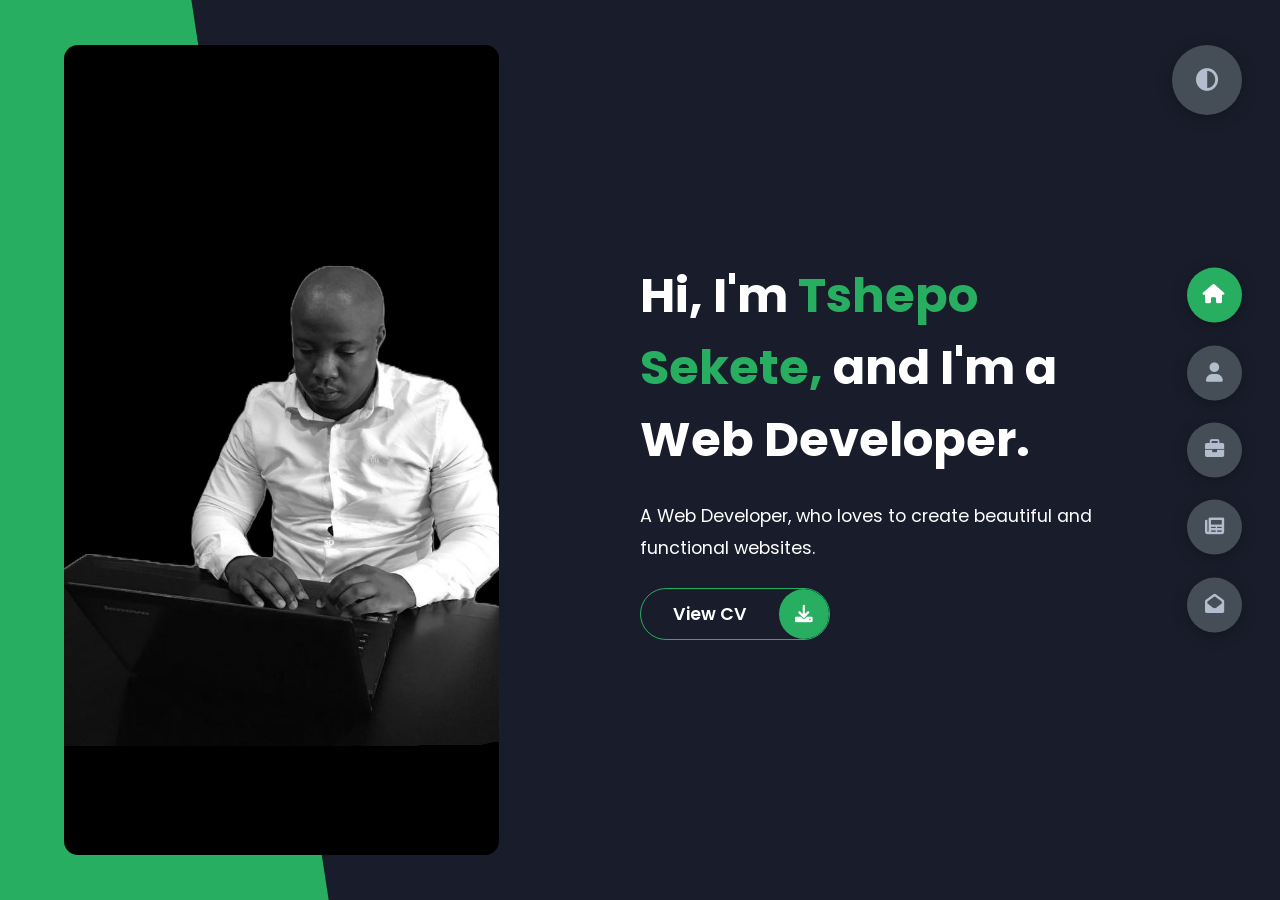
==== index.html @ 148f1201 "folder structure update" ====
<!DOCTYPE html>
<html lang="en">
<head>
    <meta charset="UTF-8">
    <meta name="viewport" content="width=device-width, initial-scale=1.0">
    <title>Portfolio</title>
    <link rel="stylesheet" href="./styles/style.css">
    <link rel="preconnect" href="https://fonts.googleapis.com">
<link rel="preconnect" href="https://fonts.gstatic.com" crossorigin>
<link href="https://fonts.googleapis.com/css2?family=Poppins:ital,wght@0,400;0,500;0,600;0,700;0,800;1,400;1,500;1,600;1,700;1,800&display=swap" rel="stylesheet">
<link href="https://cdnjs.cloudflare.com/ajax/libs/font-awesome/6.0.0/css/all.min.css" rel="stylesheet">
</head>
<body class="main-content">
    
    <header class="section sec1 header active" id="home">
       <div class="header-content">
        <div class="left-header">
            <div class="h-shape"></div>
            <div class="image">
                <img src="img/TshepoT.png" alt="">
            </div>
        </div>

        <div class="right-header">
            <h1 class="name">
                Hi, I'm <span>Tshepo Sekete,</span>
                and I'm a Web Developer.
            </h1>
            <p>
                A Web Developer, who loves to create beautiful and functional websites.
            </p>
            <div class="btn-container">
                <a href="/files/Tshepo_Sekete_Resume.pdf" target="_blank" class="main-btn">
                    <span class="btn-text">View CV</span>
                    <span class="btn-icon"><i class="fas fa-download"></i></span>
                </a>
            </div>
        </div>
       </div>
    </header>

    <main>
        <!-- About Me Section Start -->
        <section class="section sec2 about" id="about">
            <!-- Section header -->
            <div class="main-title">
                <h2>About <span class="fr-text">me</span><span class="bg-text">my stats</span></h2>
            </div>

            <!-- About Me container -->
            <div class="about-container">
                <!-- Left content of about me container -->
                <div class="left-about">
                    <h4>Information About Me</h4>
                    <p>
                        I am a passionate junior developer with experience in Java programming,
                        web development, cybersecurity, and cloud computing. With a knack for problem-solving
                        and a focus on delivering user-friendly solutions

                        <br><br>

                        My combination of technical expertise with hands-on experience in managing domains and deploying websites. I am eager to contribute to innovative and impactful development projects.
                    </p>
                    <div class="btn-container">
                        <a href="/files/Tshepo_Sekete_Resume.pdf" target="_blank" class="main-btn">
                            <span class="btn-text">View CV</span>
                            <span class="btn-icon"><i class="fas fa-download"></i></span>
                        </a>
                    </div>
                </div>

                <!-- Right content of about me container -->
                <div class="right-about">
                    <div class="about-item">
                        <div class="abt-text">
                            <p class="large-text">12+</p>
                            <p class="small-text">Projects <br> Completed</p>
                        </div>
                    </div>
                    <div class="about-item">
                        <div class="abt-text">
                            <p class="large-text">3+</p>
                            <p class="small-text">Years of<br> Experience</p>
                        </div>
                    </div>
                    <div class="about-item">
                        <div class="abt-text">
                            <p class="large-text">5+</p>
                            <p class="small-text">Happy <br> Customers</p>
                        </div>
                    </div>
                    <div class="about-item">
                        <div class="abt-text">
                            <p class="large-text">5+</p>
                            <p class="small-text">Customer <br> Reviews</p>
                        </div>
                    </div>
                </div>
            </div>

            <!-- About Me Stats -->
            <div class="about-stats">
                <h4 class="stat-title">My Skills</h4>
                <div class="skills">
                    <div class="skill-item">
                        <div class="about-skill">
                            <p class="skill">html</p>
                            <svg xmlns="http://www.w3.org/2000/svg" x="0px" y="0px" width="100" height="100" viewBox="0,0,256,256">
                                <g  fill-rule="nonzero" stroke="none" stroke-width="1" stroke-linecap="butt" stroke-linejoin="miter" stroke-miterlimit="10" stroke-dasharray="" stroke-dashoffset="0" font-family="none" font-weight="none" font-size="none" text-anchor="none" style="mix-blend-mode: normal"><g transform="scale(5.12,5.12)"><path d="M5.28125,2c-0.51562,0.09375 -0.87109,0.57422 -0.8125,1.09375l3.53125,39.4375c0.04688,0.40234 0.33203,0.73438 0.71875,0.84375l16,4.59375c0.18359,0.05469 0.37891,0.05469 0.5625,0l16,-4.59375c0.38672,-0.10937 0.67188,-0.44141 0.71875,-0.84375l3.53125,-39.4375c0.02734,-0.28125 -0.06641,-0.55859 -0.25781,-0.76953c-0.19141,-0.20703 -0.46094,-0.32422 -0.74219,-0.32422h-39.0625c-0.03125,0 -0.0625,0 -0.09375,0c-0.03125,0 -0.0625,0 -0.09375,0zM6.5625,4h36.875l-3.34375,37.65625l-15.09375,4.28125l-15.09375,-4.28125zM12.53125,10.0625c-0.51562,0.09375 -0.87109,0.57422 -0.8125,1.09375l1.34375,14.78125c0.03125,0.51563 0.45313,0.92188 0.96875,0.9375h15.96875l-0.4375,4.59375l-4.53125,0.96875l-4.59375,-0.96875l-0.15625,-1.625c-0.03125,-0.52734 -0.47266,-0.9375 -1,-0.9375h-4.875c-0.28125,0 -0.55078,0.11719 -0.74219,0.32422c-0.19141,0.21094 -0.28516,0.48828 -0.25781,0.76953l0.5625,6.125c0.03125,0.40234 0.30078,0.75 0.6875,0.875l9.9375,3.03125l0.125,0.03125c0.18359,0.05469 0.37891,0.05469 0.5625,0l10.0625,-3.0625c0.39844,-0.11328 0.68359,-0.46094 0.71875,-0.875l1.3125,-15.03125c0.02734,-0.27734 -0.0625,-0.55078 -0.24609,-0.75781c-0.18359,-0.20703 -0.44531,-0.32812 -0.72266,-0.33594h-17.03125l-0.25,-3.09375h17.71875c0.51953,0.00391 0.95313,-0.39062 1,-0.90625l0.4375,-4.84375c0.02734,-0.28125 -0.06641,-0.55859 -0.25781,-0.76953c-0.19141,-0.20703 -0.46094,-0.32422 -0.74219,-0.32422h-24.5625c-0.0625,-0.00781 -0.125,-0.00781 -0.1875,0zM13.8125,12.0625h22.375l-0.25,2.84375h-17.90625c-0.28125,0 -0.55078,0.11719 -0.74219,0.32422c-0.19141,0.21094 -0.28516,0.48828 -0.25781,0.76953l0.46875,5.09375c0.04688,0.50391 0.46484,0.89453 0.96875,0.90625h16.84375l-1.1875,13.28125l-9.125,2.75l-9.125,-2.75l-0.375,-4.375h2.875l0.125,1.46875c0.03125,0.44141 0.34766,0.80859 0.78125,0.90625l5.5625,1.15625c0.13281,0.02734 0.27344,0.02734 0.40625,0l5.46875,-1.15625c0.43359,-0.09766 0.75,-0.46484 0.78125,-0.90625l0.59375,-6.4375c0.01563,-0.27734 -0.08203,-0.54687 -0.26953,-0.74609c-0.19141,-0.20312 -0.45312,-0.31641 -0.73047,-0.31641h-16.15625z"></path></g></g>
                            </svg>
                        </div>
                    </div>
                    <div class="skill-item">
                        <div class="about-skill">
                            <p class="skill">css</p>
                            <svg xmlns="http://www.w3.org/2000/svg" x="0px" y="0px" width="100" height="100" viewBox="0,0,256,256">
                                <g fill-rule="evenodd" stroke="none" stroke-width="1" stroke-linecap="butt" stroke-linejoin="miter" stroke-miterlimit="10" stroke-dasharray="" stroke-dashoffset="0" font-family="none" font-weight="none" font-size="none" text-anchor="none" style="mix-blend-mode: normal"><g transform="scale(5.12,5.12)"><path d="M39,40l-14,4l-14,-4l-3,-34h34c-1,11.33203 -2,22.66797 -3,34zM39.81641,8h-29.63281l2.6875,30.45313l12.12891,3.46875l12.12891,-3.46875zM16.80078,28h4l0.09766,2.5l4.10156,1.39844l4.10156,-1.39844l0.29688,-4.5h-8.79687l-0.20312,-4h9.20313l0.29688,-4h-13.79687l-0.30078,-4h18.30078l-0.5,8l-0.70312,11.5l-7.89844,2.60156l-7.89844,-2.60156z"></path></g></g>
                            </svg>
                        </div>
                    </div>
                    <div class="skill-item">
                        <div class="about-skill">
                            <p class="skill">tailwindcss</p>
                            <svg xmlns="http://www.w3.org/2000/svg" x="0px" y="0px" width="100" height="100" viewBox="0,0,256,256">
                                <g  fill-rule="nonzero" stroke="none" stroke-width="1" stroke-linecap="butt" stroke-linejoin="miter" stroke-miterlimit="10" stroke-dasharray="" stroke-dashoffset="0" font-family="none" font-weight="none" font-size="none" text-anchor="none" style="mix-blend-mode: normal"><g transform="scale(5.33333,5.33333)"><path d="M24,9.604c-6.4,0 -10.4,3.199 -12,9.597c2.4,-3.199 5.2,-4.398 8.4,-3.599c1.826,0.456 3.131,1.781 4.576,3.247c2.352,2.387 5.075,5.151 11.024,5.151c6.4,0 10.4,-3.199 12,-9.598c-2.4,3.199 -5.2,4.399 -8.4,3.6c-1.825,-0.456 -3.13,-1.781 -4.575,-3.247c-2.353,-2.388 -5.077,-5.151 -11.025,-5.151zM12,24c-6.4,0 -10.4,3.199 -12,9.598c2.4,-3.199 5.2,-4.399 8.4,-3.599c1.825,0.457 3.13,1.781 4.575,3.246c2.353,2.388 5.077,5.152 11.025,5.152c6.4,0 10.4,-3.199 12,-9.598c-2.4,3.199 -5.2,4.399 -8.4,3.599c-1.826,-0.456 -3.131,-1.781 -4.576,-3.246c-2.352,-2.388 -5.075,-5.152 -11.024,-5.152z"></path></g></g>
                                </svg>
                        </div>
                    </div>
                    <div class="skill-item">
                        <div class="about-skill">
                            <p class="skill">bootstrap</p>
                            <svg xmlns="http://www.w3.org/2000/svg" x="0px" y="0px" width="100" height="100" viewBox="0,0,256,256">
                                <g  fill-rule="nonzero" stroke="none" stroke-width="1" stroke-linecap="butt" stroke-linejoin="miter" stroke-miterlimit="10" stroke-dasharray="" stroke-dashoffset="0" font-family="none" font-weight="none" font-size="none" text-anchor="none" style="mix-blend-mode: normal"><g transform="scale(5.12,5.12)"><path d="M12.13867,7c-2.511,0 -4.36816,2.25708 -4.28516,4.70508c0.08,2.351 -0.02448,5.39786 -0.77148,7.88086c-0.748,2.491 -2.01403,4.06558 -4.08203,4.26758v2.29297c2.068,0.202 3.33403,1.77658 4.08203,4.26758c0.747,2.483 0.85048,5.52986 0.77148,7.88086c-0.083,2.448 1.77416,4.70508 4.28516,4.70508h25.72656c2.511,0 4.36816,-2.25708 4.28516,-4.70508c-0.08,-2.351 0.02353,-5.39786 0.76953,-7.88086c0.749,-2.491 2.01208,-4.06558 4.08008,-4.26758v-2.29297c-2.068,-0.202 -3.33108,-1.77658 -4.08008,-4.26758c-0.747,-2.483 -0.84953,-5.52986 -0.76953,-7.88086c0.082,-2.448 -1.77611,-4.70508 -4.28711,-4.70508zM12.13867,9h25.72461c0.733,0 1.24206,0.36583 1.53906,0.67383c0.5,0.517 0.77305,1.23289 0.74805,1.96289c-0.079,2.33 0.00451,5.69944 0.85352,8.52344c0.78,2.596 2.0073,4.04984 3.2793,4.83984c-1.271,0.79 -2.4983,2.24484 -3.2793,4.83984c-0.849,2.824 -0.93252,6.19344 -0.85352,8.52344c0.025,0.73 -0.24805,1.44489 -0.74805,1.96289c-0.297,0.308 -0.80606,0.67383 -1.53906,0.67383h-25.72461c-0.733,0 -1.24011,-0.36583 -1.53711,-0.67383c-0.5,-0.517 -0.77305,-1.23289 -0.74805,-1.96289c0.079,-2.33 -0.00647,-5.69944 -0.85547,-8.52344c-0.78,-2.595 -2.0073,-4.04984 -3.2793,-4.83984c1.272,-0.79 2.4993,-2.24484 3.2793,-4.83984c0.849,-2.824 0.93447,-6.19344 0.85547,-8.52344c-0.025,-0.73 0.24805,-1.44589 0.74805,-1.96289c0.297,-0.308 0.80411,-0.67383 1.53711,-0.67383zM17.86719,15.63281v18.73242h7.70898c2.003,0 3.66659,-0.48806 4.80859,-1.41406c1.144,-0.927 1.74805,-2.27539 1.74805,-3.90039c0,-2.454 -1.74475,-4.29861 -4.34375,-4.59961v-0.0293c1.911,-0.33 3.40234,-2.12075 3.40234,-4.09375c0,-1.395 -0.53578,-2.57602 -1.55078,-3.41602c-1.011,-0.837 -2.43147,-1.2793 -4.10547,-1.2793zM20.91992,18.08398h3.90234c2.141,0 3.32031,0.93853 3.32031,2.64453c-0.001,1.831 -1.40136,2.83984 -3.94336,2.83984h-3.2793zM20.91992,25.86328h3.875c2.8,0 4.2207,1.01281 4.2207,3.00781c0,1.993 -1.40083,3.04688 -4.04883,3.04688h-4.04687z"></path></g></g>
                            </svg>
                        </div>
                    </div>
                    <div class="skill-item">
                        <div class="about-skill">
                            <p class="skill">javascript</p>
                            <svg xmlns="http://www.w3.org/2000/svg" x="0px" y="0px" width="100" height="100" viewBox="0,0,256,256">
                                <g  fill-rule="nonzero" stroke="none" stroke-width="1" stroke-linecap="butt" stroke-linejoin="miter" stroke-miterlimit="10" stroke-dasharray="" stroke-dashoffset="0" font-family="none" font-weight="none" font-size="none" text-anchor="none" style="mix-blend-mode: normal"><g transform="scale(5.12,5.12)"><path d="M6.66797,4c-1.46094,0 -2.66797,1.20703 -2.66797,2.66797v36.66406c0,1.46094 1.20703,2.66797 2.66797,2.66797h36.66406c1.46094,0 2.66797,-1.20312 2.66797,-2.66797v-36.66406c0,-1.46094 -1.20312,-2.66797 -2.66797,-2.66797zM6.66797,6h36.66406c0.37109,0 0.66797,0.29688 0.66797,0.66797v36.66406c0,0.37109 -0.29687,0.66797 -0.66797,0.66797h-36.66406c-0.37109,0 -0.66797,-0.29687 -0.66797,-0.66797v-36.66406c0,-0.37109 0.29688,-0.66797 0.66797,-0.66797zM23,23v12.57422c0,1.92969 -0.73047,2.42578 -2,2.42578c-1.32812,0 -2.25,-0.82812 -2.85937,-1.90234l-3.14062,1.90234c0.91016,1.92578 3.14063,4 6.23438,4c3.42188,0 5.76563,-1.82031 5.76563,-5.81641v-13.18359zM35.45313,23c-3.40625,0 -5.58984,2.17969 -5.58984,5.04297c0,3.10547 1.83203,4.57422 4.58594,5.74609l0.95313,0.41016c1.73828,0.76172 2.59766,1.22656 2.59766,2.53516c0,1.08984 -0.82812,1.87891 -2.41016,1.87891c-1.88281,0 -2.77344,-1.27734 -3.58984,-2.61328l-3,2c1.12109,2.21484 3.13281,4 6.67578,4c3.625,0 6.32422,-1.88281 6.32422,-5.31641c0,-3.1875 -1.82812,-4.60547 -5.07422,-5.99609l-0.95312,-0.40625c-1.63672,-0.71094 -2.34766,-1.17187 -2.34766,-2.31641c0,-0.92578 0.71094,-1.63672 1.82813,-1.63672c1.09766,0 1.80078,0.46484 2.45313,1.63672l2.97266,-1.90625c-1.25391,-2.21484 -3,-3.05859 -5.42578,-3.05859z"></path></g></g>
                            </svg>
                        </div>
                    </div>
                    <div class="skill-item">
                        <div class="about-skill">
                            <p class="skill">node.js</p>
                            <svg xmlns="http://www.w3.org/2000/svg" x="0px" y="0px" width="100" height="100" viewBox="0,0,256,256">
                                <g  fill-rule="nonzero" stroke="none" stroke-width="1" stroke-linecap="butt" stroke-linejoin="miter" stroke-miterlimit="10" stroke-dasharray="" stroke-dashoffset="0" font-family="none" font-weight="none" font-size="none" text-anchor="none" style="mix-blend-mode: normal"><g transform="scale(5.33333,5.33333)"><path d="M24.007,45.419c-0.574,0 -1.143,-0.15 -1.646,-0.44l-5.24,-3.103c-0.783,-0.438 -0.401,-0.593 -0.143,-0.682c1.044,-0.365 1.255,-0.448 2.369,-1.081c0.117,-0.067 0.27,-0.043 0.39,0.028l4.026,2.389c0.145,0.079 0.352,0.079 0.486,0l15.697,-9.061c0.145,-0.083 0.24,-0.251 0.24,-0.424v-18.113c0,-0.181 -0.094,-0.342 -0.243,-0.432l-15.69,-9.054c-0.145,-0.086 -0.338,-0.086 -0.483,0l-15.688,9.053c-0.152,0.086 -0.249,0.255 -0.249,0.428v18.114c0,0.173 0.094,0.338 0.244,0.42l4.299,2.483c2.334,1.167 3.76,-0.208 3.76,-1.591v-17.877c0,-0.255 0.2,-0.452 0.456,-0.452h1.988c0.248,0 0.452,0.196 0.452,0.452v17.886c0,3.112 -1.697,4.9 -4.648,4.9c-0.908,0 -1.623,0 -3.619,-0.982l-4.118,-2.373c-1.018,-0.59 -1.647,-1.691 -1.647,-2.865v-18.114c0,-1.179 0.629,-2.279 1.646,-2.861l15.714,-9.065c0.994,-0.562 2.314,-0.562 3.301,0l15.694,9.069c1.012,0.585 1.645,1.682 1.645,2.861v18.114c0,1.175 -0.633,2.271 -1.646,2.861l-15.694,9.064c-0.503,0.291 -1.073,0.44 -1.654,0.44"></path><path d="M28.856,32.937c-6.868,0 -8.308,-3.153 -8.308,-5.797c0,-0.251 0.203,-0.452 0.455,-0.452h2.028c0.224,0 0.413,0.163 0.448,0.384c0.306,2.066 1.218,3.108 5.371,3.108c3.308,0 4.715,-0.747 4.715,-2.502c0,-1.01 -0.401,-1.76 -5.54,-2.263c-4.299,-0.424 -6.955,-1.371 -6.955,-4.809c0,-3.167 2.672,-5.053 7.147,-5.053c5.026,0 7.517,1.745 7.831,5.493c0.012,0.13 -0.035,0.255 -0.122,0.35c-0.086,0.09 -0.208,0.145 -0.334,0.145h-2.039c-0.212,0 -0.397,-0.149 -0.44,-0.354c-0.491,-2.173 -1.678,-2.868 -4.904,-2.868c-3.611,0 -4.031,1.257 -4.031,2.2c0,1.143 0.495,1.477 5.367,2.122c4.825,0.64 7.116,1.544 7.116,4.935c0,3.418 -2.853,5.379 -7.827,5.379"></path></g></g>
                            </svg>
                        </div>
                    </div>
                    <div class="skill-item">
                        <div class="about-skill">
                            <p class="skill">java</p>
                            <svg xmlns="http://www.w3.org/2000/svg" x="0px" y="0px" width="100" height="100" viewBox="0,0,256,256">
                                <g  fill-rule="nonzero" stroke="none" stroke-width="1" stroke-linecap="butt" stroke-linejoin="miter" stroke-miterlimit="10" stroke-dasharray="" stroke-dashoffset="0" font-family="none" font-weight="none" font-size="none" text-anchor="none" style="mix-blend-mode: normal"><g transform="scale(5.12,5.12)"><path d="M28.1875,0c2.75,6.36328 -9.85937,10.29297 -11.03125,15.59375c-1.07422,4.87109 7.49219,10.53125 7.5,10.53125c-1.30078,-2.01562 -2.25781,-3.67578 -3.5625,-6.8125c-2.20703,-5.30469 13.44141,-10.10547 7.09375,-19.3125zM36.5625,8.8125c0,0 -11.0625,0.71094 -11.625,7.78125c-0.25,3.14844 2.91016,4.80469 3,7.09375c0.07422,1.87109 -1.875,3.4375 -1.875,3.4375c0,0 3.54688,-0.67578 4.65625,-3.53125c1.23047,-3.16797 -2.39844,-5.30859 -2.03125,-7.84375c0.35156,-2.42578 7.875,-6.9375 7.875,-6.9375zM19.1875,25.15625c0,0 -10.125,-0.14453 -10.125,2.71875c0,2.99219 13.25391,3.21484 22.71875,1.375c0,0 2.51563,-1.73047 3.1875,-2.375c-6.20312,1.26563 -20.34375,1.40625 -20.34375,0.3125c0,-1.00781 4.5625,-2.03125 4.5625,-2.03125zM38.65625,25.15625c-0.99219,0.07813 -2.0625,0.46094 -3.03125,1.15625c2.28125,-0.49219 4.21875,0.92188 4.21875,2.53125c0,3.625 -5.25,7.03125 -5.25,7.03125c0,0 8.125,-0.92187 8.125,-6.875c0,-2.70312 -1.87891,-4.01562 -4.0625,-3.84375zM16.75,30.71875c-1.55469,0 -3.875,1.21875 -3.875,2.375c0,2.32422 11.6875,4.11328 20.34375,0.71875l-3,-1.84375c-5.86719,1.87891 -16.67187,1.26563 -13.46875,-1.25zM18.1875,35.9375c-2.12891,0 -3.53125,1.28516 -3.53125,2.25c0,2.98438 12.71484,3.28516 17.75,0.25l-3.1875,-2.03125c-3.76172,1.58984 -13.20312,1.83203 -11.03125,-0.46875zM11.09375,38.625c-3.46875,-0.07031 -5.71875,1.48828 -5.71875,2.78125c0,6.875 35.5,6.55859 35.5,-0.46875c0,-1.16797 -1.34766,-1.73437 -1.84375,-2c2.90234,6.71875 -29.0625,6.18359 -29.0625,2.21875c0,-0.90234 2.35156,-1.76562 4.53125,-1.34375l-1.84375,-1.0625c-0.54297,-0.08203 -1.06641,-0.11328 -1.5625,-0.125zM44.625,43.25c-5.39844,5.11719 -19.07812,6.97266 -32.84375,3.8125c13.76172,5.63281 32.77734,2.47266 32.84375,-3.8125z"></path></g></g>
                            </svg>
                        </div>
                    </div>
                    <div class="skill-item">
                        <div class="about-skill">
                            <p class="skill">springboot</p>
                            <svg xmlns="http://www.w3.org/2000/svg" viewBox="0 0 128 128" width="80" height="80"><path d="M116.452 6.643a59.104 59.104 0 01-6.837 12.136A64.249 64.249 0 0064.205-.026C28.984-.026 0 28.982 0 64.242a64.316 64.316 0 0019.945 46.562l2.368 2.1a64.22 64.22 0 0041.358 15.122c33.487 0 61.637-26.24 64.021-59.683 1.751-16.371-3.051-37.077-11.24-61.7zM29.067 111.17a5.5 5.5 0 01-4.269 2.034c-3.018 0-5.487-2.484-5.487-5.502 0-3.017 2.485-5.501 5.487-5.501 1.25 0 2.485.433 3.452 1.234 2.351 1.9 2.718 5.384.817 7.735zm87.119-19.238c-15.843 21.122-49.68 14.003-71.376 15.02 0 0-3.852.234-7.721.867 0 0 1.45-.617 3.335-1.334 15.226-5.301 22.43-6.335 31.685-11.086 17.427-8.869 34.654-28.274 38.24-48.463-6.637 19.422-26.75 36.11-45.077 42.895-12.557 4.635-35.238 9.136-35.238 9.136l-.917-.484c-15.442-7.518-15.91-40.977 12.157-51.78 12.291-4.735 24.048-2.134 37.323-5.302 14.175-3.367 30.568-14.004 37.238-27.874 7.471 22.19 16.46 56.932.35 78.405z" fill="#77bc1f"/></svg>
                        </div>
                    </div>
                    <div class="skill-item">
                        <div class="about-skill">
                            <p class="skill">azure</p>
                            <svg xmlns="http://www.w3.org/2000/svg" x="0px" y="0px" width="100" height="100" viewBox="0,0,256,256">
                                <defs><linearGradient x1="21.75469" y1="8.66825" x2="10.01406" y2="43.35262" gradientUnits="userSpaceOnUse" id="color-1_VLKafOkk3sBX_gr1"><stop offset="0" stop-color="#27ae60"></stop><stop offset="1" stop-color="#0669bc"></stop></linearGradient><linearGradient x1="25.42188" y1="24.83075" x2="22.70625" y2="25.7495" gradientUnits="userSpaceOnUse" id="color-2_VLKafOkk3sBX_gr2"><stop offset="0" stop-color="#000000" stop-opacity="0.3"></stop><stop offset="0.071" stop-color="#000000" stop-opacity="0.2"></stop><stop offset="0.321" stop-color="#000000" stop-opacity="0.1"></stop><stop offset="0.623" stop-color="#000000" stop-opacity="0.05"></stop><stop offset="1" stop-color="#000000" stop-opacity="0"></stop></linearGradient><linearGradient x1="24.0125" y1="7.6245" x2="36.9" y2="41.96044" gradientUnits="userSpaceOnUse" id="color-3_VLKafOkk3sBX_gr3"><stop offset="0" stop-color="#3ccbf4"></stop><stop offset="1" stop-color="#2892df"></stop></linearGradient></defs><g fill="none" fill-rule="nonzero" stroke="none" stroke-width="1" stroke-linecap="butt" stroke-linejoin="miter" stroke-miterlimit="10" stroke-dasharray="" stroke-dashoffset="0" font-family="none" font-weight="none" font-size="none" text-anchor="none" style="mix-blend-mode: normal"><g transform="scale(5.33333,5.33333)"><path d="M17.634,6h11.305l-11.736,34.773c-0.247,0.733 -0.934,1.226 -1.708,1.226h-8.798c-0.994,0 -1.8,-0.806 -1.8,-1.8c0,-0.196 0.032,-0.39 0.094,-0.576l10.935,-32.396c0.247,-0.733 0.934,-1.227 1.708,-1.227z" fill="url(#color-1_VLKafOkk3sBX_gr1)"></path><path d="M34.062,29.324h-17.927c-0.458,-0.001 -0.83,0.371 -0.831,0.829c0,0.231 0.095,0.451 0.264,0.608l11.52,10.752c0.335,0.313 0.777,0.487 1.236,0.487h10.151z" fill="#0078d4"></path><path d="M17.634,6c-0.783,-0.003 -1.476,0.504 -1.712,1.25l-10.917,32.345c-0.335,0.934 0.151,1.964 1.085,2.299c0.196,0.07 0.403,0.106 0.612,0.106h9.026c0.684,-0.122 1.25,-0.603 1.481,-1.259l2.177,-6.416l7.776,7.253c0.326,0.27 0.735,0.419 1.158,0.422h10.114l-4.436,-12.676l-12.931,0.003l7.913,-23.327z" fill="url(#color-2_VLKafOkk3sBX_gr2)"></path><path d="M32.074,7.225c-0.247,-0.732 -0.933,-1.225 -1.706,-1.225h-12.6c0.772,0 1.459,0.493 1.705,1.224l10.935,32.399c0.318,0.942 -0.188,1.963 -1.13,2.281c-0.185,0.064 -0.379,0.096 -0.575,0.096h12.6c0.994,0 1.8,-0.806 1.8,-1.801c0,-0.196 -0.032,-0.39 -0.095,-0.575z" fill="url(#color-3_VLKafOkk3sBX_gr3)"></path></g></g>
                            </svg>
                        </div>
                    </div>
                    <div class="skill-item">
                        <div class="about-skill">
                            <p class="skill">oracle</p>
                            <svg xmlns="http://www.w3.org/2000/svg" x="0px" y="0px" width="100" height="100" viewBox="0,0,256,256">
                                <g  fill-rule="nonzero" stroke="none" stroke-width="1" stroke-linecap="butt" stroke-linejoin="miter" stroke-miterlimit="10" stroke-dasharray="" stroke-dashoffset="0" font-family="none" font-weight="none" font-size="none" text-anchor="none" style="mix-blend-mode: normal"><g transform="scale(5.12,5.12)"><path d="M3,21c-1.65625,0 -3,1.42578 -3,3.08203c0,1.65625 1.34375,2.91797 3,2.91797h3c1.65625,0 3,-1.33984 3,-3c0,-1.65625 -1.34375,-3 -3,-3zM10,21v6h1v-5h3.97266c0.53516,0 1.02734,0.49219 1.02734,1.03125c0,0.53516 -0.49219,0.96875 -1.02734,0.96875h-2.97266l3.60547,3h1.39453l-2.48047,-2h0.52734c1.12109,0 1.95313,-0.85156 1.95313,-1.96875c0,-1.12109 -0.83203,-2.03125 -1.95312,-2.03125zM22,21c-0.26953,0 -0.51172,0.13672 -0.65625,0.36328l-3.34375,5.63672h1.08203l2.91797,-5l1.76172,3h-2.76172l1,1h2.34766l0.58984,1h1.0625l-3.35937,-5.64453c-0.14062,-0.22266 -0.37891,-0.35547 -0.64062,-0.35547zM29,21c-1.65625,0 -3,1.34375 -3,3c0,1.65625 1.34375,3 3,3h4l1,-1h-5.01953c-1.09375,0 -1.98047,-0.89453 -1.98047,-2c0,-1.10156 0.88672,-2 1.98047,-2h4.01953l1,-1zM35,21v5.42578c0,0.14844 0.05859,0.28906 0.16797,0.40234c0.10938,0.10938 0.26172,0.17188 0.42188,0.17188h4.41016l1,-1h-5v-5zM45,21c-1.65625,0 -3,1.34375 -3,3c0,1.65625 1.34375,3 3,3h4l1,-1h-5.01953c-0.92187,0 -1.69141,-0.63672 -1.91016,-1.5h5.92969l1,-1h-6.92969c0.22266,-0.85937 0.98828,-1.5 1.91016,-1.5h4.01953l1,-1zM2.98047,22h3.03906c1.09375,0 1.98047,0.89844 1.98047,2c0,1.10547 -0.88672,2 -1.98047,2h-3.03906c-1.09375,0 -1.98047,-0.89453 -1.98047,-2c0,-1.10156 0.88672,-2 1.98047,-2z"></path></g></g>
                            </svg>
                        </div>
                    </div>
                    <div class="skill-item">
                        <div class="about-skill">
                            <p class="skill">mysql</p>
                            <svg xmlns="http://www.w3.org/2000/svg" x="0px" y="0px" width="100" height="100" viewBox="0,0,256,256">
                                <g  fill-rule="nonzero" stroke="none" stroke-width="1" stroke-linecap="butt" stroke-linejoin="miter" stroke-miterlimit="10" stroke-dasharray="" stroke-dashoffset="0" font-family="none" font-weight="none" font-size="none" text-anchor="none" style="mix-blend-mode: normal"><g transform="scale(5.12,5.12)"><path d="M31.16797,8c-0.46875,-0.01172 -0.87891,0.16797 -1.08984,0.6875c-0.35937,0.87109 0.53516,1.72266 0.85547,2.16797c0.22266,0.30859 0.51172,0.65625 0.67188,1.00391c0.10547,0.23047 0.12109,0.46094 0.21094,0.70313c0.22266,0.59766 0.57813,1.27734 0.86328,1.83203c0.14453,0.28125 0.30469,0.57422 0.48828,0.82422c0.11328,0.15234 0.30469,0.22266 0.33594,0.45703c-0.1875,0.26563 -0.19922,0.67578 -0.30469,1.01172c-0.47656,1.50391 -0.29687,3.375 0.39453,4.48438c0.21484,0.34375 0.71875,1.07422 1.40625,0.79688c0.60156,-0.24609 0.46875,-1.00781 0.64063,-1.68359c0.03906,-0.14844 0.01563,-0.26172 0.09375,-0.36328v0.03125c0.17969,0.36719 0.36328,0.73438 0.54688,1.09766c0.41016,0.65625 1.13281,1.33984 1.74219,1.80469c0.31641,0.23828 0.56641,0.65234 0.97656,0.79297v-0.03125h-0.03125c-0.07812,-0.125 -0.20312,-0.17578 -0.30469,-0.27344c-0.23828,-0.23437 -0.50391,-0.52734 -0.69922,-0.79687c-0.55859,-0.75391 -1.05078,-1.58203 -1.49609,-2.44141c-0.21484,-0.41016 -0.40234,-0.86328 -0.58203,-1.28125c-0.07031,-0.16406 -0.07031,-0.40625 -0.21484,-0.49219c-0.19922,0.30859 -0.48828,0.55469 -0.64062,0.91797c-0.24219,0.57813 -0.27734,1.28516 -0.36719,2.01563c-0.05469,0.01953 -0.03125,0.00391 -0.05859,0.03125c-0.42578,-0.10547 -0.57812,-0.54297 -0.73437,-0.91797c-0.39844,-0.94922 -0.47656,-2.48047 -0.12109,-3.57031c0.08984,-0.28516 0.5,-1.17578 0.33594,-1.4375c-0.07812,-0.26172 -0.34375,-0.41016 -0.48828,-0.60937c-0.18359,-0.24609 -0.36328,-0.57031 -0.48828,-0.85547c-0.32812,-0.74219 -0.63672,-1.60156 -0.98437,-2.35156c-0.16406,-0.35937 -0.44141,-0.71875 -0.67187,-1.03906c-0.25391,-0.35156 -0.53516,-0.60937 -0.73437,-1.03906c-0.06641,-0.14844 -0.16406,-0.39062 -0.05859,-0.54687c0.03125,-0.10547 0.07813,-0.14844 0.18359,-0.18359c0.17578,-0.13672 0.66797,0.04297 0.85547,0.12109c0.48828,0.20313 0.89844,0.39844 1.3125,0.67188c0.19922,0.13281 0.39844,0.38672 0.64063,0.46094h0.27344c0.43359,0.09766 0.91406,0.02734 1.3125,0.15234c0.71094,0.21484 1.34766,0.55078 1.92188,0.91406c1.76172,1.10938 3.20313,2.69141 4.18359,4.57813c0.16016,0.30469 0.23047,0.59766 0.37109,0.91797c0.27734,0.64844 0.63281,1.32031 0.91406,1.95313c0.27734,0.63672 0.55078,1.27344 0.94531,1.80078c0.20703,0.27734 1.01172,0.42969 1.375,0.58203c0.25391,0.10938 0.67578,0.22266 0.91406,0.36719c0.46484,0.27734 0.91016,0.60938 1.34375,0.91797c0.21875,0.15234 0.88281,0.48438 0.91797,0.76172c-1.07422,-0.02734 -1.89453,0.07031 -2.59375,0.36719c-0.19922,0.08594 -0.51953,0.08594 -0.55078,0.33594c0.10547,0.11328 0.125,0.28516 0.21094,0.42578c0.16797,0.26953 0.44922,0.63281 0.70313,0.82422c0.27734,0.20703 0.55859,0.42969 0.85547,0.61328c0.52344,0.31641 1.10938,0.5 1.61719,0.82031c0.29688,0.19141 0.59766,0.42969 0.88672,0.64063c0.14453,0.10938 0.23828,0.27344 0.42578,0.33984v-0.03125c-0.09766,-0.125 -0.12109,-0.29687 -0.21094,-0.42578l-0.40234,-0.40234c-0.38672,-0.51172 -0.87891,-0.96484 -1.40234,-1.33984c-0.41797,-0.30078 -1.35156,-0.70703 -1.52344,-1.19141l-0.03125,-0.03125c0.29297,-0.03125 0.64063,-0.14062 0.91406,-0.21484c0.46094,-0.12109 0.86719,-0.08984 1.33984,-0.21094c0.21484,-0.0625 0.42969,-0.125 0.64453,-0.18359v-0.125c-0.23828,-0.24219 -0.41016,-0.57031 -0.67187,-0.79297c-0.68359,-0.58203 -1.42969,-1.16406 -2.19922,-1.64844c-0.42578,-0.26953 -0.95312,-0.44531 -1.40234,-0.67187c-0.15234,-0.07812 -0.41797,-0.11719 -0.51953,-0.24609c-0.23828,-0.30078 -0.36719,-0.68359 -0.55078,-1.03516c-0.38281,-0.73828 -0.75781,-1.54297 -1.09766,-2.32031c-0.23047,-0.52734 -0.38281,-1.05078 -0.67187,-1.52734c-1.38672,-2.27734 -2.87891,-3.65625 -5.19141,-5.00781c-0.49219,-0.28906 -1.08203,-0.39844 -1.70703,-0.54687c-0.33984,-0.02344 -0.67187,-0.04297 -1.01172,-0.0625c-0.20312,-0.08594 -0.41797,-0.33594 -0.60937,-0.46094c-0.48047,-0.30078 -1.42578,-0.82422 -2.20703,-0.83594zM34.47656,11.3125c-0.22266,-0.00391 -0.38281,0.02734 -0.55078,0.0625v0.03125h0.03125c0.10547,0.21875 0.29688,0.35938 0.42969,0.54688c0.10156,0.21484 0.19922,0.42969 0.30078,0.64453l0.03125,-0.03125c0.1875,-0.13281 0.27734,-0.34766 0.27734,-0.67187c-0.07812,-0.07812 -0.08984,-0.17969 -0.15234,-0.27344c-0.08984,-0.12891 -0.25781,-0.19922 -0.36719,-0.30859zM1.86719,23.99609c-0.30078,0.01172 -0.62891,0.07031 -0.98438,0.18359c-0.59375,0.17969 -0.88672,0.53516 -0.88672,1.25781v7.5625h2.00391v-7.37891l2.77734,6.30859c0.34375,0.78516 0.8125,1.06641 1.73047,1.06641c0.92188,0 1.37109,-0.28125 1.71484,-1.06641l2.77734,-6.14844v7.21875h2v-7.5625c0,-0.72266 -0.28906,-1.07812 -0.88672,-1.25781c-1.42187,-0.44922 -2.37891,-0.0625 -2.80859,0.91016l-2.85156,6.41406l-2.75781,-6.41406c-0.3125,-0.73047 -0.9375,-1.12891 -1.82812,-1.09375zM26.24609,24c-0.78906,0 -3.24609,0.09375 -3.24609,2v1.23438c0,0.875 0.76953,1.58984 2.4375,1.76563c0.1875,0.01172 0.375,0.02734 0.5625,0.02734c0,0 1.94531,-0.03906 2,-0.02734c1.125,0 1,0.875 1,1v1c0,0.13672 -0.03125,1 -1.01172,1h-4.98828v1h5.00781c0.65625,0 1.29297,-0.13672 1.80078,-0.375c0.84375,-0.38672 1.19141,-0.91016 1.19141,-1.59766v-1.42969c0,-1.53516 -1.90625,-1.59766 -3,-1.59766h-2c-0.78516,0 -0.90625,-0.47656 -1,-1v-1c0.09375,-0.39844 0.26953,-0.9375 0.96484,-1h5.03516v-1zM33.98047,24c-1.47656,0.20313 -1.99609,0.9375 -1.99609,2v5c0,0.97266 0.54297,1.55859 1.66016,1.86328c0.375,0.10547 0.71484,0.14844 1.03516,0.14844l2.22656,-0.01172h1.30859l1.11328,1h2.25l-1.54687,-1.39453c0.72656,-0.30078 0.95313,-0.76172 0.95313,-1.625v-4.98047c0,-1.0625 -0.69141,-1.79687 -2.16797,-2zM42,24v6.95703c0,1.20703 0.68359,1.88672 2.49219,2.02344c0.16797,0.00781 0.33984,0.01953 0.50781,0.01953h5v-1h-4.62109c-1.03125,0 -1.37891,-0.43359 -1.37891,-1.05078v-6.94922zM35.17188,25h2.57422c0.67969,0 1.13672,0.54688 1.23828,1c0,0 0.01563,4.65625 0.01563,5c0,0.34375 -0.19141,0.5 -0.19141,0.5l-0.54297,-0.5h-2.26562l1.11328,1h-1.94141c-0.69531,0 -1.08594,-0.51562 -1.1875,-1v-4.89844c0,-0.53125 0.40625,-1.10156 1.1875,-1.10156zM14,27c0.03906,0.03906 0,4.26172 0,4.34375c0.01563,0.875 1.125,1.64063 2.86328,1.65625h3.13672v0.06641c0,0.1875 0.13672,0.8125 -1,0.93359c-0.01172,0 -4.98828,0 -5,0v1h5.21484c0.88281,-0.02734 2.79688,-0.22656 2.78516,-1.75781c0,-0.02734 0.00781,-6.24219 0,-6.24219h-2v5c-0.03125,0 -2.47656,0.00781 -2.96875,0c-0.96484,-0.01562 -1.04687,-0.56641 -1.03125,-0.77734v-4.22266z"></path></g></g>
                            </svg>
                        </div>
                    </div>
                    <div class="skill-item">
                        <div class="about-skill">
                            <p class="skill">mongodb</p>
                            <svg xmlns="http://www.w3.org/2000/svg" viewBox="0 0 128 128" width="80" height="80"><path fill-rule="evenodd" clip-rule="evenodd" fill="#439934" d="M88.038 42.812c1.605 4.643 2.761 9.383 3.141 14.296.472 6.095.256 12.147-1.029 18.142-.035.165-.109.32-.164.48-.403.001-.814-.049-1.208.012-3.329.523-6.655 1.065-9.981 1.604-3.438.557-6.881 1.092-10.313 1.687-1.216.21-2.721-.041-3.212 1.641-.014.046-.154.054-.235.08l.166-10.051-.169-24.252 1.602-.275c2.62-.429 5.24-.864 7.862-1.281 3.129-.497 6.261-.98 9.392-1.465 1.381-.215 2.764-.412 4.148-.618z"/><path fill-rule="evenodd" clip-rule="evenodd" fill="#45A538" d="M61.729 110.054c-1.69-1.453-3.439-2.842-5.059-4.37-8.717-8.222-15.093-17.899-18.233-29.566-.865-3.211-1.442-6.474-1.627-9.792-.13-2.322-.318-4.665-.154-6.975.437-6.144 1.325-12.229 3.127-18.147l.099-.138c.175.233.427.439.516.702 1.759 5.18 3.505 10.364 5.242 15.551 5.458 16.3 10.909 32.604 16.376 48.9.107.318.384.579.583.866l-.87 2.969z"/><path fill-rule="evenodd" clip-rule="evenodd" fill="#46A037" d="M88.038 42.812c-1.384.206-2.768.403-4.149.616-3.131.485-6.263.968-9.392 1.465-2.622.417-5.242.852-7.862 1.281l-1.602.275-.012-1.045c-.053-.859-.144-1.717-.154-2.576-.069-5.478-.112-10.956-.18-16.434-.042-3.429-.105-6.857-.175-10.285-.043-2.13-.089-4.261-.185-6.388-.052-1.143-.236-2.28-.311-3.423-.042-.657.016-1.319.029-1.979.817 1.583 1.616 3.178 2.456 4.749 1.327 2.484 3.441 4.314 5.344 6.311 7.523 7.892 12.864 17.068 16.193 27.433z"/><path fill-rule="evenodd" clip-rule="evenodd" fill="#409433" d="M65.036 80.753c.081-.026.222-.034.235-.08.491-1.682 1.996-1.431 3.212-1.641 3.432-.594 6.875-1.13 10.313-1.687 3.326-.539 6.652-1.081 9.981-1.604.394-.062.805-.011 1.208-.012-.622 2.22-1.112 4.488-1.901 6.647-.896 2.449-1.98 4.839-3.131 7.182a49.142 49.142 0 01-6.353 9.763c-1.919 2.308-4.058 4.441-6.202 6.548-1.185 1.165-2.582 2.114-3.882 3.161l-.337-.23-1.214-1.038-1.256-2.753a41.402 41.402 0 01-1.394-9.838l.023-.561.171-2.426c.057-.828.133-1.655.168-2.485.129-2.982.241-5.964.359-8.946z"/><path fill-rule="evenodd" clip-rule="evenodd" fill="#4FAA41" d="M65.036 80.753c-.118 2.982-.23 5.964-.357 8.947-.035.83-.111 1.657-.168 2.485l-.765.289c-1.699-5.002-3.399-9.951-5.062-14.913-2.75-8.209-5.467-16.431-8.213-24.642a4498.887 4498.887 0 00-6.7-19.867c-.105-.31-.407-.552-.617-.826l4.896-9.002c.168.292.39.565.496.879a6167.476 6167.476 0 016.768 20.118c2.916 8.73 5.814 17.467 8.728 26.198.116.349.308.671.491 1.062l.67-.78-.167 10.052z"/><path fill-rule="evenodd" clip-rule="evenodd" fill="#4AA73C" d="M43.155 32.227c.21.274.511.516.617.826a4498.887 4498.887 0 016.7 19.867c2.746 8.211 5.463 16.433 8.213 24.642 1.662 4.961 3.362 9.911 5.062 14.913l.765-.289-.171 2.426-.155.559c-.266 2.656-.49 5.318-.814 7.968-.163 1.328-.509 2.632-.772 3.947-.198-.287-.476-.548-.583-.866-5.467-16.297-10.918-32.6-16.376-48.9a3888.972 3888.972 0 00-5.242-15.551c-.089-.263-.34-.469-.516-.702l3.272-8.84z"/><path fill-rule="evenodd" clip-rule="evenodd" fill="#57AE47" d="M65.202 70.702l-.67.78c-.183-.391-.375-.714-.491-1.062-2.913-8.731-5.812-17.468-8.728-26.198a6167.476 6167.476 0 00-6.768-20.118c-.105-.314-.327-.588-.496-.879l6.055-7.965c.191.255.463.482.562.769 1.681 4.921 3.347 9.848 5.003 14.778 1.547 4.604 3.071 9.215 4.636 13.813.105.308.47.526.714.786l.012 1.045c.058 8.082.115 16.167.171 24.251z"/><path fill-rule="evenodd" clip-rule="evenodd" fill="#60B24F" d="M65.021 45.404c-.244-.26-.609-.478-.714-.786-1.565-4.598-3.089-9.209-4.636-13.813-1.656-4.93-3.322-9.856-5.003-14.778-.099-.287-.371-.514-.562-.769 1.969-1.928 3.877-3.925 5.925-5.764 1.821-1.634 3.285-3.386 3.352-5.968.003-.107.059-.214.145-.514l.519 1.306c-.013.661-.072 1.322-.029 1.979.075 1.143.259 2.28.311 3.423.096 2.127.142 4.258.185 6.388.069 3.428.132 6.856.175 10.285.067 5.478.111 10.956.18 16.434.008.861.098 1.718.152 2.577z"/><path fill-rule="evenodd" clip-rule="evenodd" fill="#A9AA88" d="M62.598 107.085c.263-1.315.609-2.62.772-3.947.325-2.649.548-5.312.814-7.968l.066-.01.066.011a41.402 41.402 0 001.394 9.838c-.176.232-.425.439-.518.701-.727 2.05-1.412 4.116-2.143 6.166-.1.28-.378.498-.574.744l-.747-2.566.87-2.969z"/><path fill-rule="evenodd" clip-rule="evenodd" fill="#B6B598" d="M62.476 112.621c.196-.246.475-.464.574-.744.731-2.05 1.417-4.115 2.143-6.166.093-.262.341-.469.518-.701l1.255 2.754c-.248.352-.59.669-.728 1.061l-2.404 7.059c-.099.283-.437.483-.663.722l-.695-3.985z"/><path fill-rule="evenodd" clip-rule="evenodd" fill="#C2C1A7" d="M63.171 116.605c.227-.238.564-.439.663-.722l2.404-7.059c.137-.391.48-.709.728-1.061l1.215 1.037c-.587.58-.913 1.25-.717 2.097l-.369 1.208c-.168.207-.411.387-.494.624-.839 2.403-1.64 4.819-2.485 7.222-.107.305-.404.544-.614.812-.109-1.387-.22-2.771-.331-4.158z"/><path fill-rule="evenodd" clip-rule="evenodd" fill="#CECDB7" d="M63.503 120.763c.209-.269.506-.508.614-.812.845-2.402 1.646-4.818 2.485-7.222.083-.236.325-.417.494-.624l-.509 5.545c-.136.157-.333.294-.398.477-.575 1.614-1.117 3.24-1.694 4.854-.119.333-.347.627-.525.938-.158-.207-.441-.407-.454-.623-.051-.841-.016-1.688-.013-2.533z"/><path fill-rule="evenodd" clip-rule="evenodd" fill="#DBDAC7" d="M63.969 123.919c.178-.312.406-.606.525-.938.578-1.613 1.119-3.239 1.694-4.854.065-.183.263-.319.398-.477l.012 3.64-1.218 3.124-1.411-.495z"/><path fill-rule="evenodd" clip-rule="evenodd" fill="#EBE9DC" d="M65.38 124.415l1.218-3.124.251 3.696-1.469-.572z"/><path fill-rule="evenodd" clip-rule="evenodd" fill="#CECDB7" d="M67.464 110.898c-.196-.847.129-1.518.717-2.097l.337.23-1.054 1.867z"/><path fill-rule="evenodd" clip-rule="evenodd" fill="#4FAA41" d="M64.316 95.172l-.066-.011-.066.01.155-.559-.023.56z"/></svg>
                        </div>
                    </div>
                </div>
            </div>

            <!-- My Timeline / Experience -->
            <h4 class="stat-title">My timeline</h4>
            <div class="timeline">
                <div class="timeline-item">
                    <div class="tl-icon">
                        <i class="fas fa-briefcase"></i>
                    </div>
                    <p class="tl-duration">2024 - present</p>
                    <h5>Web Developer<span> - Njinjicom Pty Ltd</span></h5>
                    <ul>
                        <li>
                            Developed and maintained websites for clients.
                        </li>
                        <li>
                            Created custom themes and plugins for WordPress.
                        </li>
                        <li>
                            Worked with a team of developers using GitHub repositories.
                        </li>
                        <li>
                            Managed code collaboration using branches and pull requests.
                        </li>
                    </ul>
                </div>
                <div class="timeline-item">
                    <div class="tl-icon">
                        <i class="fas fa-briefcase"></i>
                    </div>
                    <p class="tl-duration">2024 - present</p>
                    <h5>Web Host Admin<span> - Njinjicom Pty Ltd</span></h5>
                    <ul style="list-style-type: circle;">
                        <li>Managed cPanel and Plesk environments for hosting.
                        </li>
                        <li>
                            Secured websites with Let's Encrypt SSL and resolved certificate issues.
                        </li>
                        <li>
                            Configured DNS records and optimized domain
                            management.
                        </li>
                        <li>
                            Ensured reliable email hosting
                        </li>
                        <li>
                            Customized WHMCS for automated billing and
                            customer management.
                        </li>
                    </ul>
                </div>
                <div class="timeline-item">
                    <div class="tl-icon">
                        <i class="fas fa-school"></i>
                    </div>
                    <p class="tl-duration">2024/06 - 2024/12</p>
                    <h5>Cloud Dev - Technical Trainee<span> - Mecer Inter-Ed</span></h5>
                    <ul>
                        <li>
                            Cloud Computing Concepts: Gained in-depth knowledge of cloud platforms and services.
                        </li>
                        <li>
                            Cloud Infrastructure Management: Hands-on experience with deploying and managing cloud resources using Azure and AWS.
                        </li>
                        <li>
                            Security Practices: Learned how to secure cloud applications and services.
                        </li>
                        <li>
                            Cloud API Integration: Developed and integrated APIs to work with cloud services.
                        </li>
                    </ul>
                </div>
                <div class="timeline-item">
                    <div class="tl-icon">
                        <i class="fas fa-briefcase"></i>
                    </div>
                    <p class="tl-duration">2024/06 - 2024/12</p>
                    <h5>AI Trainer<span> - Toloka AI</span></h5>
                    <ul>
                        <li>
                            Large Language Model (LLM) Training: Gained experience in training and fine-tuning large language models for various applications.
                        </li>
                        <li>
                            Data Annotation & Preprocessing: Performed data annotation and preprocessing to prepare datasets for LLM training.
                        </li>
                        <li>
                            Model Evaluation: Learned how to evaluate LLM performance and make necessary improvements.
                        </li>
                        <li>
                            AI Ethics & Bias Mitigation: Studied the ethical implications of LLMs and methods for bias detection and reduction.
                        </li>
                    </ul>
                </div>
                <div class="timeline-item">
                    <div class="tl-icon">
                        <i class="fas fa-school"></i>
                    </div>
                    <p class="tl-duration">2022/01 - 2024/02</p>
                    <h5>Systems Developer National Certificate<span> - Dynamic DNA</span></h5>
                    <ul>
                        <li>
                            Software Development: Gained foundational knowledge of object-oriented programming and development principles.
                        </li>
                        <li>
                            Database Design & Management: Learned to design and manage relational databases.
                        </li>
                        <li>
                            Web Development: Hands-on experience in building dynamic websites using HTML, CSS, JavaScript, and SQL.
                        </li>
                        <li>
                            Application Development: Developed skills in creating desktop applications with Java and C#.
                        </li>
                        <li>
                            Problem-Solving: Enhanced logical and analytical skills for tackling development challenges.
                        </li>
                    </ul>
                </div>

                <div class="timeline-item">
                    <div class="tl-icon">
                        <i class="fas fa-school"></i>
                    </div>
                    <p class="tl-duration">2023/01 - 2024/02</p>
                    <h5>CyberSecurity Mentorship<span> - Hosi Technologies</span></h5>
                    <ul>
                        <li>
                            Cybersecurity Principles: Gained a solid understanding of core cybersecurity concepts, including risk management, encryption, and network security.
                        </li>
                        <li>
                            Threat Detection & Mitigation: Learned methods for detecting and mitigating various cyber threats like malware, phishing, and ransomware.
                        </li>
                        <li>
                            Network Security: Acquired skills in securing networks, including firewalls, VPNs, and intrusion detection/prevention systems (IDS/IPS).
                        </li>
                        <li>
                            ncident Response: Developed skills for handling security incidents and implementing incident response procedures.
                        </li>
                        <li>
                            Security Frameworks: Familiarized with security frameworks like NIST, ISO 27001, and CIS.
                        </li>
                    </ul>
                </div>
            </div>
        </section>
        <!-- About Me Section Ends -->
        
        <!-- Portfolio Section Starts -->
        <section class="section sec3 portfolio" id="portfolio">
            <div class="main-title">
                <h2>My <span>Portfolio</span><span class="bg-text">My Work</span></h2>
            </div>
            <p class="port-text">
                Some of my projects that I have worked on.
            </p>
            <div class="portfolios">
                <div class="portfolio-item">
                    <div class="image">
                        <img src="./img/port4.png" alt="Njinjicom Website Pic">
                    </div>
                    <div class="hover-items">
                        <h3>Njinjicom Website</h3>
                        <div class="icons">
                            <a href="https://github.com/NJINJI-DEVS/njinjigroup-website" target="_blank" class="icon">
                                <i class="fab fa-github"></i>
                            </a>
                        </div>
                    </div>
                </div>
                <div class="portfolio-item">
                    <div class="image">
                        <img src="./img/port5.png" alt="Kaboentle Website Pic">
                    </div>
                    <div class="hover-items">
                        <h3>Kaboentle Website</h3>
                        <div class="icons">
                            <a href="https://kaboentle.org.za/" target="_blank" class="icon">
                                <i class="fa-solid fa-globe"></i>
                            </a>
                        </div>
                    </div>
                </div>
                <div class="portfolio-item">
                    <div class="image">
                        <img src="./img/port6.png" alt="Njinjifoundation Website Pic">
                    </div>
                    <div class="hover-items">
                        <h3>Njinjifoundation Website</h3>
                        <div class="icons">
                            <a href="https://njinjifoundation.org.za/" target="_blank" class="icon">
                                <i class="fa-solid fa-globe"></i>
                            </a>
                        </div>
                    </div>
                </div>
                <div class="portfolio-item">
                    <div class="image">
                        <img src="./img/port1.jpg" alt="">
                    </div>
                    <div class="hover-items">
                        <h3>Weldcraft Website</h3>
                        <div class="icons">
                            <a href="https://github.com/Tshepo1000/weldcraft_website" target="_blank" class="icon">
                                <i class="fab fa-github"></i>
                            </a>
                            <a href="https://tshepo1000.github.io/weldcraft_website/" class="icon">
                                <i class="fa-solid fa-globe"></i>
                            </a>
                        </div>
                    </div>
                </div>
                <div class="portfolio-item">
                    <div class="image">
                        <img src="./img/port7.png" alt="">
                    </div>
                    <div class="hover-items">
                        <h3>Njinji Africa Website</h3>
                        <div class="icons">
                            <a href="https://njinjicom.africa/" target="_blank" class="icon">
                                <i class="fa-solid fa-globe"></i>
                            </a>
                        </div>
                    </div>
                </div>
                <!-- <div class="portfolio-item">
                    <div class="image">
                        <img src="./img/port1.jpg" alt="">
                    </div>
                    <div class="hover-items">
                        <h3>Project Source</h3>
                        <div class="icons">
                            <a href="#" target="_blank" class="icon">
                                <i class="fab fa-github"></i>
                            </a>
                            <a href="#" class="icon">
                                <i class="fab fa-behance"></i>
                            </a>
                            <a href="#" class="icon">
                                <i class="fab fa-youtube"></i>
                            </a>
                        </div>
                    </div>
                </div> -->
            </div>
        </section>
        <!-- Portfolio Section Ends -->
         
        <!-- Blogs Section Starts -->
        <section class="section sec4" id="blogs">
            <div class="blog-content">
                <div class="main-title">
                    <h2>My <span>Blogs</span><span class="bg-text">My Blogs</span></h2>
                </div>
                <div class="blogs">
                    <div class="blog">
                        <img src="./img/blog2.avif" alt="">
                        <div class="blog-text">
                            <h4><a href="https://www.geeksforgeeks.org/debugging-tips-to-get-better-at-it/" target="_blank">What is Debugging</a></h4>
                            <p>
                                Best debugging strategies for beginners.
                                Top 10 debugging tips.
                            </p>
                        </div>
                    </div>
                    <div class="blog">
                        <img src="./img/blog1.jpg" alt="">
                        <div class="blog-text">
                            <h4><a href="https://dev.to/theankitsinha/the-ultimate-guide-to-building-a-personal-website-1g75" target="_blank">How to create your own website</a></h4>
                            <p>
                                The Ultimate Guide To Building A Personal Website.
                            </p>
                        </div>
                    </div>
                    <div class="blog">
                        <img src="./img/blog1.png" alt="">
                        <div class="blog-text">
                            <h4><a href="https://zerotomastery.io/blog/how-to-become-a-web-developer/" target="_blank">Becoming a Web Developer</a></h4>
                            <p>
                                How To Become A Web Developer (From Complete Beginner to Hired)  
                            </p>
                        </div>
                    </div>
                </div>
            </div>
        </section>
        <!-- Blogs Section Ends -->

        <!-- Contact Me Section Starts -->
        <section class="section sec5 contact" id="contact">
            <div class="contact-container">
                <div class="main-title">
                    <h2>Contact <span>Me</span><span class="bg-text">Contact</span></h2>
                </div>
                <div class="contact-content-cont">
                    <div class="left-contact">
                        <h4>Contact me here</h4>
                        <p>
                            Feel free to reach out for collaborations, job opportunities, or any inquiries. I'm happy to connect! 
                        </p>
                        <div class="contact-info">
                            <div class="contact-item">
                                <div class="icon">
                                    <i class="fas fa-map-marker-alt"></i>
                                    Location:
                                </div>
                                <p>
                                     Gauteng, South Africa
                                </p>
                            </div>
                            <div class="contact-item">
                                <div class="icon">
                                    <i class="fas fa-envelope"></i>
                                    <span>Email:</span>
                                </div>
                                <p>
                                    <span> tshepotubatsi@gmail.com</span>
                                </p>
                            </div>                
                            <div class="contact-item">
                                <div class="icon">
                                    <i class="fas fa-phone"></i>
                                    <span>Mobile Number:</span>
                                </div>
                                <p>
                                    <span> 0787172792</span>
                                </p>
                            </div>
                            <div class="contact-item">
                                <div class="icon">
                                    <i class="fas fa-globe-africa"></i>
                                    <span>Languages:</span>
                                </div>
                                <p>
                                    <span> English, Sesotho, Zulu</span>
                                </p>
                            </div>
                        </div>
                        <div class="contact-icons">
                            <div class="contact-icon">
                                <a href="https://www.instagram.com/tshepo_1000/?hl=en" target="_blank">
                                    <i class="fab fa-instagram"></i>
                                </a>
                                <a href="https://wa.me/0787172792" target="_blank">
                                    <i class="fab fa-whatsapp"></i>
                                </a>
                                <a href="https://github.com/Tshepo1000" target="_blank">
                                    <i class="fab fa-github"></i>
                                </a>
                            </div>
                        </div>
                    </div>
                    <div class="right-contact">
                        <form action="https://api.web3forms.com/submit" method="POST" class="contact-form">
                            <input type="hidden" name="access_key" value="89a57d31-8f5c-4240-9fcf-fcd16ef4868c">
                            <div class="input-control i-c-2">
                                <input type="text" name="name" required placeholder="Name">
                                <input type="email" name="email" required placeholder="Email">
                            </div>
                            <div class="input-control">
                                <input type="text" name="subject" required placeholder="Subject">
                            </div>
                            <div class="input-control">
                                <textarea name="message" id="" cols="15" rows="8" placeholder="type your message here"></textarea>
                            </div>
                            <div class="submit-btn">
                                <button type="submit" class="main-btn" id="submit-message-btn">
                                    <span class="btn-text">Send Message</span>
                                    <span class="btn-icon"><i class="fas fa-envelope-open"></i></span>
                                </button>
                            </div>
                        </form>
                    </div>
                </div>
            </div>
        </section>
        <!-- Contact Me Section Ends -->

    </main>

    <div class="controls">
        <div class="control control-1 active-btn" data-id="home">
            <i class="fas fa-home"></i>
        </div>
        <div class="control control-2" data-id="about">
            <i class="fas fa-user"></i>
        </div>
        <div class="control control-3" data-id="portfolio">
            <i class="fas fa-briefcase"></i>
        </div>
        <div class="control control-4" data-id="blogs">
            <i class="fas fa-newspaper"></i>
        </div>
        <div class="control control-5" data-id="contact">
            <i class="fas fa-envelope-open"></i>
        </div>
    </div>

    <div class="theme-btn">
        <i class="fas fa-adjust"></i>
    </div>

    <script src="./app.js"></script>
</body>
</html>
---- styles/style.css ----
* {
  margin: 0;
  padding: 0;
  box-sizing: border-box;
  list-style: none;
}

:root {
  --color-primary: #191d2b;
  --color-secondary: #27AE60;
  --color-white: #FFFFFF;
  --color-black: #000;
  --color-grey0: #f8f8f8;
  --color-grey-1: #dbe1e8;
  --color-grey-2: #b2becd;
  --color-grey-3: #6c7983;
  --color-grey-4: #454e56;
  --color-grey-5: #2a2e35;
  --color-grey-6: #12181b;
  --br-sm-2: 14px;
  --box-shadow-1: 0 3px 15px rgba(0, 0, 0, .3);
  --transition-primary: all .4s ease-in-out;
}

.light-mode {
  --color-primary: #FFFFFF;
  --color-secondary: #f125ee;
  --color-white: #2a2e35;
  --color-black: #000;
  --color-grey0: #f8f8f8;
  --color-grey-1: #2a2e35;
  --color-grey-2: #2a2e35;
  --color-grey-3: #6c7983;
  --color-grey-4: #b2becd;
  --color-grey-5: #b2becd;
  --color-grey-6: #12181b;
}

body {
  background-color: var(--color-primary);
  font-family: "Poppins", serif;
  font-size: 1.1rem;
  color: var(--color-white);
  transition: var(--transition-primary);
}

a {
  display: inline-block;
  text-decoration: none;
  color: inherit;
  font-family: inherit;
}

header {
  min-height: 100vh;
  color: var(--color-white);
  overflow: hidden;
}

section {
  min-height: 100vh;
  width: 100%;
  position: absolute;
  left: 0;
  top: 0;
}

.section {
  transform: translateY(-100%) scale(0);
  transition: var(--transition-primary);
  background-color: var(--color-primary);
}

.sec1 {
  display: none;
  transform: translateY(0) scale(1);
}

.sec2 {
  display: none;
  transform: translateY(0) scale(1);
}

.sec3 {
  display: none;
  transform: translateY(0) scale(1);
}

.sec4 {
  display: none;
  transform: translateY(0) scale(1);
}

.sec5 {
  display: none;
  transform: translateY(0) scale(1);
}

.active {
  display: block;
  animation: scaleAnim 1s ease-in-out;
}
@keyframes scaleAnim {
  0% {
    transform: translateY(-100%) scaleY(0);
  }
  100% {
    transform: translateY(0) scaleY(1);
  }
}

ul li {
  list-style: disc;
  color: var(--color-grey-2);
}

.controls {
  position: fixed;
  z-index: 10;
  top: 50%;
  right: 3%;
  display: flex;
  flex-direction: column;
  align-items: center;
  justify-content: center;
  transform: translateY(-50%);
}
.controls .active-btn {
  background-color: var(--color-secondary) !important;
  transition: var(--transition-primary);
}
.controls .active-btn i {
  color: var(--color-white) !important;
}
.controls .control {
  padding: 1rem;
  cursor: pointer;
  background-color: var(--color-grey-4);
  width: 55px;
  height: 55px;
  border-radius: 50%;
  display: flex;
  flex-direction: column;
  align-items: center;
  margin: 0.7rem 0;
  box-shadow: var(--box-shadow-1);
}
.controls .control i {
  font-size: 1.2rem;
  color: var(--color-grey-2);
  pointer-events: none;
}

.theme-btn {
  top: 5%;
  right: 3%;
  width: 70px;
  height: 70px;
  border-radius: 50%;
  background-color: var(--color-grey-4);
  cursor: pointer;
  position: fixed;
  display: flex;
  justify-content: center;
  align-items: center;
  box-shadow: var(--box-shadow-1);
  transition: var(--transition-primary);
}
.theme-btn:active {
  transform: translateY(-3px);
}
.theme-btn i {
  font-size: 1.4rem;
  color: var(--color-grey-2);
  pointer-events: none;
}

.header-content {
  display: grid;
  grid-template-columns: repeat(2, 1fr);
  min-height: 100vh;
}
.header-content .left-header {
  display: flex;
  align-items: center;
  position: relative;
}
.header-content .left-header .h-shape {
  transition: var(--transition-primary);
  width: 65%;
  height: 100%;
  background-color: var(--color-secondary);
  position: absolute;
  left: 0;
  top: 0;
  z-index: -1;
  clip-path: polygon(0 0, 46% 0, 79% 100%, 0% 100%);
}
.header-content .left-header .image {
  border-radius: var(--br-sm-2);
  height: 90%;
  width: 68%;
  margin-left: 4rem;
  background-color: var(--color-black);
  transition: var(--transition-primary);
}
.header-content .left-header .image img {
  width: 100%;
  height: 100%;
  object-fit: cover;
  transition: var(--transition-primary);
  filter: grayscale(100%);
}
.header-content .left-header .image img:hover {
  filter: grayscale(0);
}
.header-content .right-header {
  display: flex;
  flex-direction: column;
  justify-content: center;
  padding-right: 10rem;
}
.header-content .right-header .name {
  font-size: 3rem;
}
.header-content .right-header .name span {
  color: var(--color-secondary);
}
.header-content .right-header p {
  margin: 1.5rem 0;
  line-height: 2rem;
}

.about-container {
  display: flex;
  margin: 0 auto;
  padding: 5rem 15rem;
  gap: 5rem;
  animation: scaleAnim 1s ease-in-out;
}
.about-container .left-about h4 {
  margin-bottom: 1.5rem;
  font-size: 2rem;
  text-transform: uppercase;
}
.about-container .left-about p {
  text-align: justify;
  color: var(--color-grey-1);
  margin-bottom: 1.5rem;
}
.about-container .right-about {
  display: grid;
  grid-template-columns: repeat(2, 1fr);
  grid-gap: 2rem;
}
.about-container .right-about .about-item {
  border: 1px solid var(--color-grey-5);
  border-radius: 5px;
  transition: var(--transition-primary);
  box-shadow: 1px 2px 15px rgba(0, 0, 0, 0.1);
}
.about-container .right-about .about-item:hover {
  cursor: default;
  transform: translateY(-5px);
  border: 1px solid var(--color-secondary);
  box-shadow: 1px 4px 15px rgba(0, 0, 0, 0.32);
}
.about-container .right-about .about-item .abt-text {
  padding: 1.5rem;
  display: flex;
  flex-direction: column;
}
.about-container .right-about .about-item .abt-text .large-text {
  font-size: 1.8rem;
  font-weight: 500;
  color: var(--color-secondary);
}
.about-container .right-about .about-item .abt-text .small-text {
  padding-left: 3rem;
  position: relative;
  text-transform: uppercase;
  font-size: 1rem;
  color: var(--color-grey-1);
  letter-spacing: 2px;
}
.about-container .right-about .about-item .abt-text .small-text::before {
  content: "";
  position: absolute;
  left: 0;
  top: 15px;
  width: 2rem;
  height: 2px;
  background-color: var(--color-grey-5);
}

.about-stats .skills {
  display: grid;
  grid-template-columns: repeat(4, 1fr);
  grid-gap: 2rem;
  padding: 0 15rem;
}
.about-stats .skills .skill-item {
  border: 1px solid var(--color-grey-5);
  border-radius: 5px;
  transition: var(--transition-primary);
  box-shadow: 1px 2px 15px rgba(0, 0, 0, 0.1);
}
.about-stats .skills .skill-item:hover {
  cursor: default;
  transform: translateY(-5px);
  border: 1px solid var(--color-secondary);
  box-shadow: 1px 4px 15px rgba(0, 0, 0, 0.32);
}
.about-stats .skills .skill-item .about-skill {
  display: flex;
  flex-direction: column;
  align-items: center;
  justify-content: center;
  padding: 1rem;
}
.about-stats .skills .skill-item .about-skill svg {
  fill: var(--color-secondary);
}
.about-stats .skills .skill-item .about-skill svg path {
  fill: var(--color-secondary);
}

.timeline {
  display: grid;
  grid-template-columns: repeat(2, 1fr);
  grid-gap: 2rem;
  padding: 0 15rem;
  margin-bottom: 5rem;
}
.timeline .timeline-item {
  position: relative;
  padding-left: 3rem;
  border-left: 1px solid var(--color-grey-5);
}
.timeline .timeline-item .tl-icon {
  position: absolute;
  left: -27px;
  top: 0;
  background-color: var(--color-secondary);
  width: 50px;
  height: 50px;
  border-radius: 50%;
  display: flex;
  align-items: center;
  justify-content: center;
}
.timeline .timeline-item .tl-icon i {
  font-size: 1.3rem;
}
.timeline .timeline-item .tl-duration {
  padding: 0.2rem 0.6rem;
  background-color: var(--color-grey-5);
  border-radius: 15px;
  display: inline-block;
  font-size: 0.8rem;
  text-transform: uppercase;
  font-weight: 500;
}
.timeline .timeline-item h5 {
  padding: 1rem 0;
  text-transform: uppercase;
  font-size: 1.3rem;
  font-weight: 600;
}
.timeline .timeline-item h5 span {
  color: var(--color-grey-2);
  font-weight: 500;
  font-size: 1.2rem;
}
.timeline .timeline-item p {
  color: var(--color-grey-2);
}

.port-text {
  padding: 2rem 0;
  text-align: center;
}

.portfolios {
  display: grid;
  grid-template-columns: repeat(3, 1fr);
  grid-gap: 2rem;
  padding: 0 15rem;
  margin-bottom: 5rem;
}
.portfolios .portfolio-item {
  position: relative;
}
.portfolios .portfolio-item img {
  width: 100%;
  height: 200px;
  object-fit: cover;
  border-radius: 15px;
}
.portfolios .portfolio-item .hover-items {
  display: flex;
  align-items: center;
  justify-content: center;
  flex-direction: column;
  width: 100%;
  height: 100%;
  background-color: var(--color-secondary);
  position: absolute;
  left: 0;
  top: 0;
  border-radius: 15px;
  opacity: 0;
  transform: scale(0);
  transition: var(--transition-primary);
}
.portfolios .portfolio-item .hover-items h3 {
  font-size: 1.5rem;
  margin-bottom: 1.5rem;
}
.portfolios .portfolio-item .hover-items .icons {
  display: flex;
  justify-content: center;
  align-items: center;
}
.portfolios .portfolio-item .hover-items .icons .icon {
  background-color: var(--color-primary);
  border-radius: 50%;
  height: 50px;
  width: 50px;
  display: flex;
  align-items: center;
  justify-content: center;
  margin: 0 1rem;
  cursor: pointer;
  transition: var(--transition-primary);
}
.portfolios .portfolio-item .hover-items .icons .icon i {
  font-size: 1.5rem;
  color: var(--color-white);
  margin: 0 1rem;
}
.portfolios .portfolio-item .hover-items .icons .icon:hover {
  background-color: var(--color-white);
}
.portfolios .portfolio-item .hover-items .icons .icon:hover i {
  color: var(--color-primary);
}

.portfolio-item:hover .hover-items {
  opacity: 1;
  transform: scale(1);
}

.blogs {
  display: grid;
  grid-template-columns: repeat(3, 1fr);
  grid-gap: 2rem;
  padding: 0 15rem;
  margin: 5rem 0;
}
.blogs .blog {
  position: relative;
  background-color: var(--color-grey-5);
  border-radius: 5px;
  box-shadow: 1px 1px 20px rgba(0, 0, 0, 0.1);
  transition: var(--transition-primary);
}
.blogs .blog:hover {
  box-shadow: 1px 1px 20px rgba(0, 0, 0, 0.3);
  transform: translateY(-5px);
  transition: var(--transition-primary);
}
.blogs .blog:hover img {
  filter: grayscale(0);
  transform: scale(1.1);
  box-shadow: 1px 4px 20px rgba(0, 0, 0, 0.8);
}
.blogs .blog img {
  width: 100%;
  height: 200px;
  object-fit: fill;
  border-top-left-radius: 5px;
  border-top-right-radius: 5px;
  filter: grayscale(100%);
  transition: var(--transition-primary);
}
.blogs .blog .blog-text {
  margin-top: -7px;
  padding: 1.1rem;
  border-top: 4px solid var(--color-secondary);
}
.blogs .blog .blog-text h4 {
  font-size: 1rem;
  margin-bottom: 0.7rem;
  transition: var(--transition-primary);
  cursor: pointer;
}
.blogs .blog .blog-text h4:hover {
  color: var(--color-secondary);
}
.blogs .blog .blog-text p {
  font-size: 1rem;
  color: var(--color-grey-2);
  line-height: 1.5rem;
  padding-bottom: 1rem;
}

.contact-content-cont {
  display: flex;
  align-items: center;
  padding: 0 15rem;
}
.contact-content-cont .left-contact {
  flex: 2;
}
.contact-content-cont .left-contact h4 {
  margin-bottom: 1.5rem;
  font-size: 2rem;
  text-transform: uppercase;
}
.contact-content-cont .left-contact p {
  line-height: 2rem;
}
.contact-content-cont .left-contact .contact-info .contact-item {
  display: flex;
  align-items: center;
  justify-content: space-between;
}
.contact-content-cont .left-contact .contact-info .contact-item p {
  margin: 0.3rem 0 !important;
  padding: 0 !important;
}
.contact-content-cont .left-contact .contact-info .contact-item .icon {
  display: grid;
  grid-template-columns: 40px 1fr;
}
.contact-content-cont .left-contact .contact-info .contact-item .icon i {
  display: flex;
  align-items: center;
  font-size: 1.3rem;
}
.contact-content-cont .left-contact .contact-icon {
  display: flex;
  margin-top: 2rem;
}
.contact-content-cont .left-contact .contact-icon a {
  display: flex;
  align-items: center;
  color: var(--color-white);
  background-color: var(--color-grey-5);
  cursor: pointer;
  justify-content: center;
  width: 50px;
  height: 50px;
  border-radius: 50%;
  margin: 0 0.4rem;
  transition: var(--transition-primary);
}
.contact-content-cont .left-contact .contact-icon a:hover {
  background-color: var(--color-secondary);
}
.contact-content-cont .left-contact .contact-icon a:hover i {
  color: var(--color-primary);
}
.contact-content-cont .left-contact .contact-icon a i {
  display: flex;
  align-items: center;
  justify-content: center;
  font-size: 1.3rem;
}
.contact-content-cont .right-contact {
  flex: 3;
  margin-left: 3rem;
}
.contact-content-cont .right-contact .input-control {
  margin: 1.5rem 0;
}
.contact-content-cont .right-contact .input-control input, .contact-content-cont .right-contact .input-control textarea {
  border-radius: 30px;
  font-weight: inherit;
  font-size: inherit;
  font-family: inherit;
  padding: 0.8rem 1.1rem;
  outline: none;
  border: none;
  background-color: var(--color-grey-5);
  width: 100%;
  color: var(--color-white);
  resize: none;
}
.contact-content-cont .right-contact .i-c-2 {
  display: flex;
}
.contact-content-cont .right-contact .i-c-2 :last-child {
  margin-left: 1.5rem;
}
.contact-content-cont .right-contact .submit-btn {
  display: flex;
  justify-content: flex-start;
}

.stat-title {
  text-align: center;
  font-size: 1.4rem;
  text-transform: uppercase;
  padding: 3.5rem 0;
  position: relative;
}
.stat-title::before {
  content: "";
  left: 50%;
  top: 0;
  width: 40%;
  height: 1px;
  background-color: var(--color-grey-5);
  transform: translateX(-50%);
}

.btn-container {
  display: flex;
  align-self: flex-start;
}

#submit-message-btn {
  background-color: transparent;
}

.main-btn {
  border-radius: 30px;
  color: inherit;
  font-weight: 600;
  position: relative;
  border: 1px solid var(--color-secondary);
  display: flex;
  align-self: flex-start;
  display: flex;
  align-items: center;
  overflow: hidden;
}
.main-btn .btn-text {
  padding: 0 2rem;
  cursor: pointer;
}
.main-btn .btn-icon {
  background-color: var(--color-secondary);
  display: flex;
  align-items: center;
  justify-content: center;
  border-radius: 50%;
  padding: 1rem;
}
.main-btn::before {
  content: "";
  position: absolute;
  top: 0;
  right: 0;
  transform: translateX(100%);
  transition: var(--transition-primary);
  z-index: -1;
}
.main-btn:hover {
  transition: var(--transition-primary);
}
.main-btn:hover::before {
  width: 100%;
  height: 100%;
  background-color: var(--color-secondary);
  transform: translateX(0);
}

.main-title {
  text-align: center;
  margin-top: 3rem;
}
.main-title h2 {
  position: relative;
  text-transform: uppercase;
  font-size: 3rem;
  font-weight: 700;
}
.main-title h2 span {
  color: var(--color-secondary);
}
.main-title h2 .bg-text {
  position: absolute;
  top: 50%;
  left: 50%;
  color: var(--color-grey-5);
  transition: var(--transition-primary);
  z-index: -1;
  transform: translate(-50%, -50%);
  font-weight: 800;
  font-size: 4.3rem;
}

@media screen and (max-width: 425px) {
  header .right-header .name {
    font-size: 1.5rem !important;
  }
  header .right-header p {
    font-size: 0.8rem;
  }
  .about-container {
    flex-direction: column;
    padding: 0;
    gap: 0;
  }
  .about-container .left-about h4 {
    margin-bottom: 0.5rem;
    font-size: 1.2rem;
  }
  .about-container .left-about p {
    text-align: left;
    font-size: 0.6rem !important;
  }
  .about-container .right-about {
    grid-gap: 1rem;
  }
  .stat-title {
    padding: 2rem 0;
    font-size: 1.2rem;
  }
  .about-stats .skills {
    grid-template-columns: 1fr !important;
    padding: 0;
    grid-gap: 1rem;
  }
  .timeline {
    padding: 0;
  }
  .timeline .timeline-item h5 {
    font-size: 0.7rem;
    font-weight: 300;
  }
  .timeline .timeline-item h5 span {
    font-size: 0.7rem;
  }
  .timeline .timeline-item ul li {
    font-size: 0.7rem;
  }
  .portfolios {
    padding: 0;
  }
  .blogs {
    padding: 0;
  }
  .contact-container .contact-content-cont {
    padding: 0;
    padding-top: 0.5rem;
  }
  .contact-container .contact-content-cont .left-contact h4 {
    font-size: 1rem;
    margin-top: 0;
  }
  .contact-container .contact-content-cont .left-contact p {
    font-size: 0.7rem;
  }
  .contact-container .contact-content-cont .left-contact .contact-icon {
    justify-content: center;
  }
  .contact-container .contact-content-cont .left-contact .contact-info {
    font-size: 0.8rem;
  }
  .contact-container .contact-content-cont .left-contact .contact-info .contact-item .icon i {
    font-size: 0.8rem;
  }
  .contact-container .contact-content-cont .right-contact {
    width: 100%;
    margin-top: 1.5rem;
  }
  .contact-container .contact-content-cont .right-contact .input-control input, .contact-container .contact-content-cont .right-contact .input-control textarea {
    font-size: 0.7rem;
    border-radius: 5px;
  }
  .contact-container .contact-content-cont .right-contact .submit-btn {
    margin-bottom: 100px;
  }
  .controls .control {
    width: 30px;
    height: 30px;
    align-items: center;
    justify-content: center;
  }
  .controls .control i {
    font-size: 1rem !important;
  }
  .main-title {
    margin-top: 0;
  }
  .main-title h2 {
    font-size: 1.5rem !important;
  }
  .main-title h2 span {
    font-size: 1.5rem !important;
  }
  .main-title h2 .bg-text {
    display: none;
  }
  .theme-btn {
    width: 30px !important;
    height: 30px !important;
  }
  .btn-container {
    height: 2.5rem;
  }
  .btn-container .main-btn {
    height: 100%;
  }
  .btn-container .main-btn .btn-icon {
    height: 100%;
    padding: 0.7rem;
  }
  .btn-container .main-btn .btn-text {
    font-size: 0.7rem;
  }
  .submit-btn {
    height: 2.5rem;
  }
  .submit-btn .main-btn {
    height: 100%;
  }
  .submit-btn .main-btn .btn-icon {
    height: 100%;
    padding: 0.7rem;
  }
  .submit-btn .main-btn .btn-text {
    font-size: 0.7rem;
  }
}
@media screen and (max-width: 600px) {
  header {
    padding: 0;
  }
  header .right-header {
    padding: 0 !important;
  }
  .theme-btn {
    width: 50px;
    height: 50px;
  }
  .header-content {
    grid-template-columns: 1fr;
    padding-bottom: 6rem;
  }
  .left-header .h-shape {
    display: none;
  }
  .right-header {
    grid-row: 1;
    width: 90%;
    margin: 0 auto;
  }
  .right-header .name {
    font-size: 2.5rem !important;
  }
  .header-content .left-header .image {
    margin: 0 auto;
    width: 90%;
  }
  .main-title h2 {
    font-size: 1.5rem;
  }
  .main-title h2 span {
    font-size: 1.5rem;
  }
  .main-title h2 .bg-text {
    font-size: 1.8rem;
  }
  .about-container {
    grid-template-columns: fr;
    padding-top: 2rem;
  }
  .about-container .right-about {
    grid-template-columns: 1fr;
    padding-top: 2.5rem;
  }
  .about-container .left-about {
    padding-right: 0;
  }
  .about-container .left-about p {
    padding-left: 0;
  }
  .timeline {
    grid-template-columns: 1fr;
    padding-bottom: 6rem;
  }
  .section {
    padding: 2rem 2.5rem;
  }
  .about-stats .skills {
    grid-template-columns: repeat(2, 1fr);
  }
  .portfolios {
    grid-template-columns: 1fr;
    padding-bottom: 6rem;
  }
  .blogs {
    grid-template-columns: 1fr;
    padding-bottom: 6rem;
  }
  .contact-content-cont {
    flex-direction: column;
    padding-top: 2rem;
    padding-bottom: 6rem;
  }
  .contact-content-cont .right-contact {
    margin-left: 0;
    margin-top: 2.5rem;
  }
  .contact-content-cont .right-contact .i-c-2 {
    flex-direction: column;
  }
  .contact-content-cont .right-contact .i-c-2 :last-child {
    margin-left: 0;
    margin-top: 1.5rem;
  }
  .controls {
    top: auto;
    bottom: 0;
    flex-direction: row;
    justify-content: center;
    left: 50%;
    transform: translateX(-50%);
    width: 100%;
    background-color: var(--color-grey-5);
  }
  .controls .control {
    margin: 1rem 0.3rem;
  }
}
@media screen and (min-width: 600px) and (max-width: 800px) {
  header {
    padding: 0;
  }
  header .right-header {
    padding: 0 !important;
  }
  .theme-btn {
    width: 50px;
    height: 50px;
  }
  .header-content {
    grid-template-columns: 1fr;
    padding-bottom: 6rem;
  }
  .left-header .h-shape {
    display: none;
  }
  .right-header {
    grid-row: 1;
    width: 90%;
    margin: 0 auto;
  }
  .right-header .name {
    font-size: 2rem !important;
  }
  .right-header p {
    font-size: 1.5rem;
  }
  .header-content .left-header .image {
    margin: 0 auto;
    width: 90%;
  }
  .main-title h2 {
    font-size: 2.5rem;
  }
  .main-title h2 span .bg-text {
    font-size: 1rem !important;
  }
  .about-container {
    flex-direction: column;
    padding: 0;
    padding-top: 2rem;
  }
  .about-container .right-about {
    width: 100%;
    grid-template-columns: 1fr 1fr;
    padding-top: 2.5rem;
  }
  .about-container .left-about {
    width: 100%;
    padding-right: 0;
  }
  .about-container .left-about p {
    padding-left: 0;
    font-size: 1rem;
    line-height: 1.3rem;
  }
  .timeline {
    grid-template-columns: 1fr;
    padding-bottom: 6rem;
  }
  .timeline .timeline-item ul li {
    font-size: 1rem;
  }
  .section {
    padding: 2rem 2.5rem;
  }
  .about-stats .skills {
    grid-template-columns: repeat(2, 1fr);
    padding: 0;
  }
  .timeline {
    padding: 0;
  }
  .portfolios {
    margin: 0 auto;
    padding: 0;
    padding-bottom: 6rem;
  }
  .blogs {
    padding: 0;
    padding-bottom: 6rem;
  }
  .contact-content-cont {
    flex-direction: column;
    padding: 2rem 5rem;
    padding-bottom: 6rem;
  }
  .contact-content-cont .right-contact {
    width: 100%;
    padding: 0;
    margin-left: 0;
    margin-top: 2.5rem;
  }
  .contact-content-cont .right-contact .i-c-2 {
    flex-direction: column;
  }
  .contact-content-cont .right-contact .i-c-2 :last-child {
    margin-left: 0;
    margin-top: 1.5rem;
  }
  .controls {
    top: auto;
    bottom: 0;
    flex-direction: row;
    justify-content: center;
    left: 50%;
    transform: translateX(-50%);
    width: 100%;
    background-color: var(--color-grey-5);
  }
  .controls .control {
    margin: 1rem 0.3rem;
  }
  .btn-container {
    height: 2rem;
  }
  .btn-container .main-btn {
    height: 100%;
  }
  .btn-container .main-btn .btn-icon {
    height: 100%;
    padding: 0.7rem;
  }
  .btn-container .main-btn .btn-text {
    font-size: 0.7rem;
  }
}
@media screen and (min-width: 801px) and (max-width: 1024px) {
  .right-header {
    width: 90%;
    margin: 0 auto;
  }
  .right-header .name {
    font-size: 1.7rem !important;
  }
  .right-header p {
    font-size: 1rem;
  }
  .about-container {
    width: 100%;
    margin: 0 auto;
    padding: 3rem;
    grid-template-columns: 1fr;
    padding-top: 2rem;
  }
  .about-container .right-about {
    grid-template-columns: 1fr 1fr;
    padding-top: 2.5rem;
  }
  .about-container .left-about {
    padding-right: 0;
    width: 40%;
  }
  .about-container .left-about p {
    padding-left: 0;
    font-size: 1rem;
    line-height: 1.3rem;
  }
  .about-stats .skills {
    padding: 0 5rem;
  }
  .timeline {
    padding: 0 5rem;
  }
  .portfolios {
    padding: 2rem 5rem;
  }
  .blogs {
    padding: 2rem 5rem;
  }
  .contact-content-cont {
    padding: 2rem 5rem;
  }
  .btn-container {
    height: 2rem;
  }
  .btn-container .main-btn {
    height: 100%;
  }
  .btn-container .main-btn .btn-icon {
    height: 100%;
    padding: 0.7rem;
  }
  .btn-container .main-btn .btn-text {
    font-size: 0.7rem;
  }
}
@media screen and (max-width: 1070px) {
  .about-container .right-about {
    padding-top: 2.5rem;
  }
  .main-title h2 {
    font-size: 4rem;
  }
  .main-title h2 span {
    font-size: 4rem;
  }
  .main-title h2 .bg-text {
    font-size: 5rem;
  }
}

/*# sourceMappingURL=style.css.map */
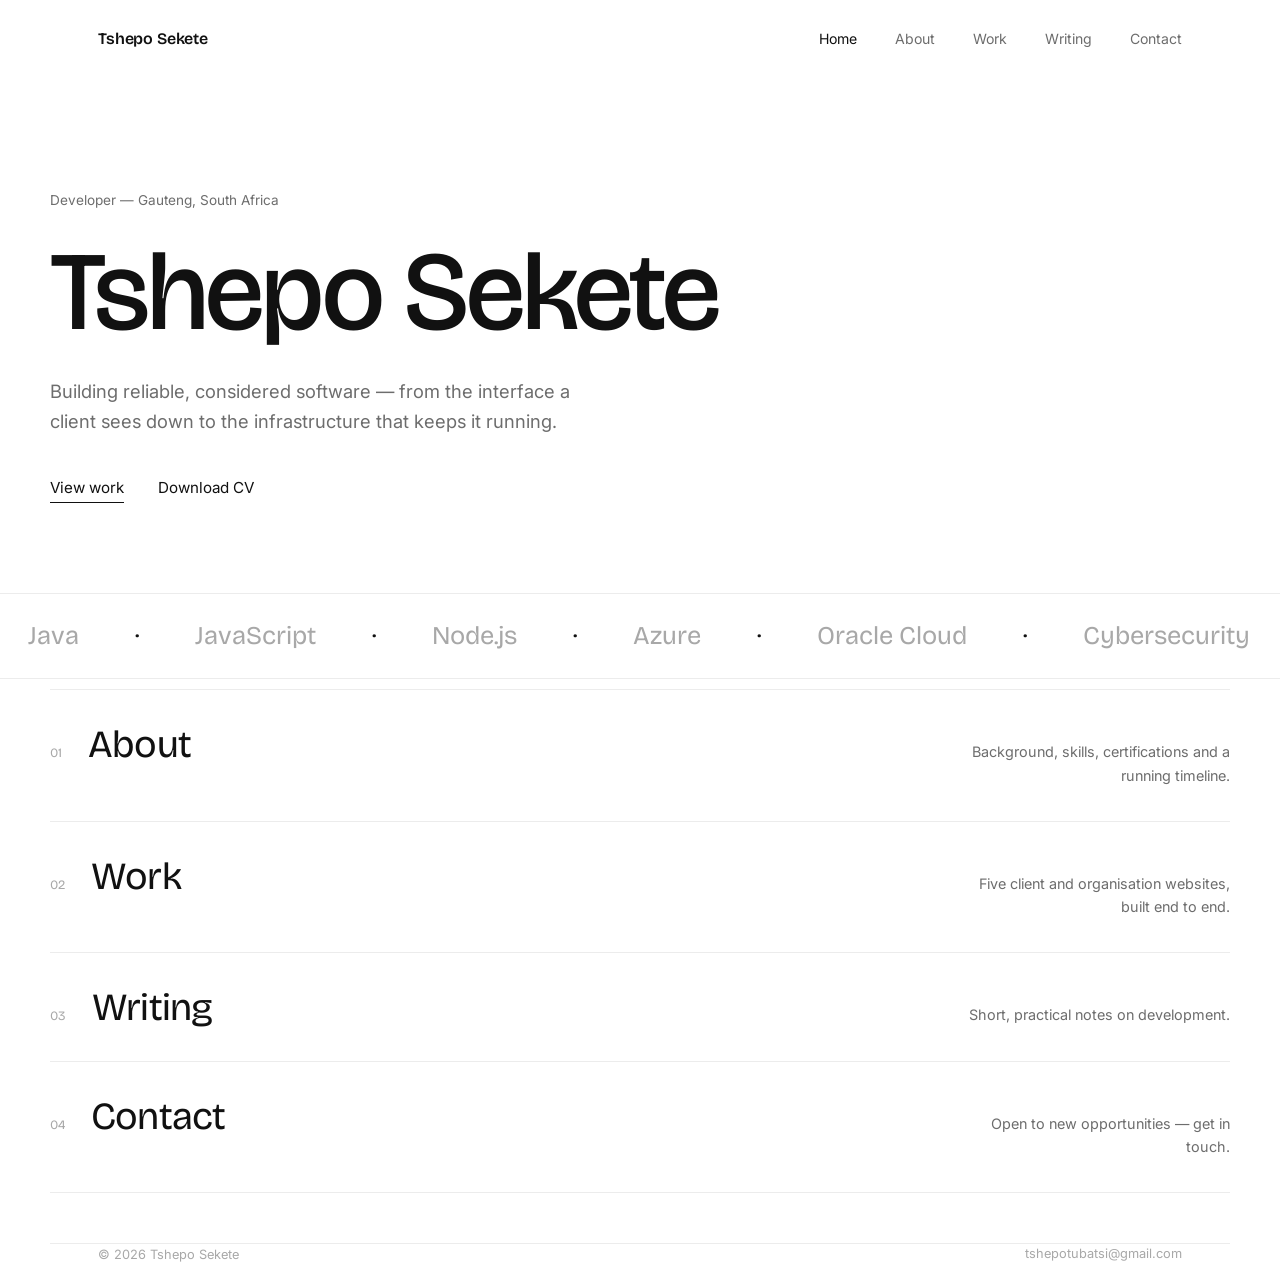
==== commit b0effa5c: "Redesign site with minimal multi-page layout Replace the single-page SCSS site with a minimal, motio" ====
--- a/index.html
+++ b/index.html
@@ -1,600 +1,82 @@
 <!DOCTYPE html>
 <html lang="en">
 <head>
-    <meta charset="UTF-8">
-    <meta name="viewport" content="width=device-width, initial-scale=1.0">
-    <title>Portfolio</title>
-    <link rel="stylesheet" href="./styles/style.css">
-    <link rel="preconnect" href="https://fonts.googleapis.com">
-<link rel="preconnect" href="https://fonts.gstatic.com" crossorigin>
-<link href="https://fonts.googleapis.com/css2?family=Poppins:ital,wght@0,400;0,500;0,600;0,700;0,800;1,400;1,500;1,600;1,700;1,800&display=swap" rel="stylesheet">
-<link href="https://cdnjs.cloudflare.com/ajax/libs/font-awesome/6.0.0/css/all.min.css" rel="stylesheet">
+<meta charset="UTF-8">
+<meta name="viewport" content="width=device-width, initial-scale=1.0">
+<title>Tshepo Sekete — Software Developer</title>
+<meta name="description" content="Tshepo Sekete — Web Developer in Gauteng, South Africa.">
+<link rel="icon" href="data:image/svg+xml,%3Csvg xmlns='http://www.w3.org/2000/svg' viewBox='0 0 100 100'%3E%3Crect width='100' height='100' fill='%23ffffff'/%3E%3Ctext x='50' y='66' font-family='Georgia,serif' font-size='46' fill='%23111111' text-anchor='middle'%3ETS%3C/text%3E%3C/svg%3E">
+<link rel="stylesheet" href="./styles/style.css">
 </head>
-<body class="main-content">
-    
-    <header class="section sec1 header active" id="home">
-       <div class="header-content">
-        <div class="left-header">
-            <div class="h-shape"></div>
-            <div class="image">
-                <img src="img/TshepoT.png" alt="">
-            </div>
-        </div>
+<body>
 
-        <div class="right-header">
-            <h1 class="name">
-                Hi, I'm <span>Tshepo Sekete,</span>
-                and I'm a Web Developer.
-            </h1>
-            <p>
-                A Web Developer, who loves to create beautiful and functional websites.
-            </p>
-            <div class="btn-container">
-                <a href="/files/Tshepo_Sekete_Resume.pdf" target="_blank" class="main-btn">
-                    <span class="btn-text">View CV</span>
-                    <span class="btn-icon"><i class="fas fa-download"></i></span>
-                </a>
-            </div>
-        </div>
-       </div>
-    </header>
+<header class="nav">
+  <div class="nav-inner">
+    <a href="index.html" class="logo">Tshepo Sekete</a>
+    <nav class="nav-links" id="navLinks">
+      <a href="index.html">Home</a>
+      <a href="pages/about.html">About</a>
+      <a href="pages/work.html">Work</a>
+      <a href="pages/blog.html">Writing</a>
+      <a href="pages/contact.html">Contact</a>
+    </nav>
+    <button class="menu-toggle" id="menuToggle" aria-label="Open menu"><span></span><span></span><span></span></button>
+  </div>
+</header>
 
-    <main>
-        <!-- About Me Section Start -->
-        <section class="section sec2 about" id="about">
-            <!-- Section header -->
-            <div class="main-title">
-                <h2>About <span class="fr-text">me</span><span class="bg-text">my stats</span></h2>
-            </div>
+<div class="mobile-overlay" id="mobileOverlay">
+  <a href="index.html">Home</a>
+  <a href="pages/about.html">About</a>
+  <a href="pages/work.html">Work</a>
+  <a href="pages/blog.html">Writing</a>
+  <a href="pages/contact.html">Contact</a>
+</div>
 
-            <!-- About Me container -->
-            <div class="about-container">
-                <!-- Left content of about me container -->
-                <div class="left-about">
-                    <h4>Information About Me</h4>
-                    <p>
-                        I am a passionate junior developer with experience in Java programming,
-                        web development, cybersecurity, and cloud computing. With a knack for problem-solving
-                        and a focus on delivering user-friendly solutions
+<main>
+  <section class="hero wrap">
+    <p class="eyebrow" data-reveal>Developer — Gauteng, South Africa</p>
+    <h1 class="hero-title">Tshepo Sekete</h1>
+    <p class="hero-sub" data-reveal>Building reliable, considered software — from the interface a client sees down to the infrastructure that keeps it running.</p>
+    <div class="hero-links" data-reveal>
+      <a href="pages/work.html" class="u-link">View work</a>
+      <a href="files/Tshepo_Sekete_Resume.pdf" class="u-link off" download>Download CV</a>
+    </div>
+  </section>
 
-                        <br><br>
+  <div class="marquee" aria-hidden="true">
+    <div class="marquee-track">
+      <span>Java</span><span class="dot">·</span><span>JavaScript</span><span class="dot">·</span><span>Node.js</span><span class="dot">·</span><span>Azure</span><span class="dot">·</span><span>Oracle Cloud</span><span class="dot">·</span><span>Cybersecurity</span><span class="dot">·</span>
+      <span>Java</span><span class="dot">·</span><span>JavaScript</span><span class="dot">·</span><span>Node.js</span><span class="dot">·</span><span>Azure</span><span class="dot">·</span><span>Oracle Cloud</span><span class="dot">·</span><span>Cybersecurity</span><span class="dot">·</span>
+    </div>
+  </div>
 
-                        My combination of technical expertise with hands-on experience in managing domains and deploying websites. I am eager to contribute to innovative and impactful development projects.
-                    </p>
-                    <div class="btn-container">
-                        <a href="/files/Tshepo_Sekete_Resume.pdf" target="_blank" class="main-btn">
-                            <span class="btn-text">View CV</span>
-                            <span class="btn-icon"><i class="fas fa-download"></i></span>
-                        </a>
-                    </div>
-                </div>
+  <section class="index-list wrap">
+    <a href="pages/about.html" class="index-row" data-reveal>
+      <span class="ir-left"><span class="ir-no">01</span><h3>About</h3></span>
+      <p>Background, skills, certifications and a running timeline.</p>
+    </a>
+    <a href="pages/work.html" class="index-row" data-reveal>
+      <span class="ir-left"><span class="ir-no">02</span><h3>Work</h3></span>
+      <p>Five client and organisation websites, built end to end.</p>
+    </a>
+    <a href="pages/blog.html" class="index-row" data-reveal>
+      <span class="ir-left"><span class="ir-no">03</span><h3>Writing</h3></span>
+      <p>Short, practical notes on development.</p>
+    </a>
+    <a href="pages/contact.html" class="index-row" data-reveal>
+      <span class="ir-left"><span class="ir-no">04</span><h3>Contact</h3></span>
+      <p>Open to new opportunities — get in touch.</p>
+    </a>
+  </section>
+</main>
 
-                <!-- Right content of about me container -->
-                <div class="right-about">
-                    <div class="about-item">
-                        <div class="abt-text">
-                            <p class="large-text">12+</p>
-                            <p class="small-text">Projects <br> Completed</p>
-                        </div>
-                    </div>
-                    <div class="about-item">
-                        <div class="abt-text">
-                            <p class="large-text">3+</p>
-                            <p class="small-text">Years of<br> Experience</p>
-                        </div>
-                    </div>
-                    <div class="about-item">
-                        <div class="abt-text">
-                            <p class="large-text">5+</p>
-                            <p class="small-text">Happy <br> Customers</p>
-                        </div>
-                    </div>
-                    <div class="about-item">
-                        <div class="abt-text">
-                            <p class="large-text">5+</p>
-                            <p class="small-text">Customer <br> Reviews</p>
-                        </div>
-                    </div>
-                </div>
-            </div>
+<footer class="wrap">
+  <div class="footer-inner">
+    <span>&copy; <span data-year></span> Tshepo Sekete</span>
+    <a href="pages/contact.html" class="u-link off">tshepotubatsi@gmail.com</a>
+  </div>
+</footer>
 
-            <!-- About Me Stats -->
-            <div class="about-stats">
-                <h4 class="stat-title">My Skills</h4>
-                <div class="skills">
-                    <div class="skill-item">
-                        <div class="about-skill">
-                            <p class="skill">html</p>
-                            <svg xmlns="http://www.w3.org/2000/svg" x="0px" y="0px" width="100" height="100" viewBox="0,0,256,256">
-                                <g  fill-rule="nonzero" stroke="none" stroke-width="1" stroke-linecap="butt" stroke-linejoin="miter" stroke-miterlimit="10" stroke-dasharray="" stroke-dashoffset="0" font-family="none" font-weight="none" font-size="none" text-anchor="none" style="mix-blend-mode: normal"><g transform="scale(5.12,5.12)"><path d="M5.28125,2c-0.51562,0.09375 -0.87109,0.57422 -0.8125,1.09375l3.53125,39.4375c0.04688,0.40234 0.33203,0.73438 0.71875,0.84375l16,4.59375c0.18359,0.05469 0.37891,0.05469 0.5625,0l16,-4.59375c0.38672,-0.10937 0.67188,-0.44141 0.71875,-0.84375l3.53125,-39.4375c0.02734,-0.28125 -0.06641,-0.55859 -0.25781,-0.76953c-0.19141,-0.20703 -0.46094,-0.32422 -0.74219,-0.32422h-39.0625c-0.03125,0 -0.0625,0 -0.09375,0c-0.03125,0 -0.0625,0 -0.09375,0zM6.5625,4h36.875l-3.34375,37.65625l-15.09375,4.28125l-15.09375,-4.28125zM12.53125,10.0625c-0.51562,0.09375 -0.87109,0.57422 -0.8125,1.09375l1.34375,14.78125c0.03125,0.51563 0.45313,0.92188 0.96875,0.9375h15.96875l-0.4375,4.59375l-4.53125,0.96875l-4.59375,-0.96875l-0.15625,-1.625c-0.03125,-0.52734 -0.47266,-0.9375 -1,-0.9375h-4.875c-0.28125,0 -0.55078,0.11719 -0.74219,0.32422c-0.19141,0.21094 -0.28516,0.48828 -0.25781,0.76953l0.5625,6.125c0.03125,0.40234 0.30078,0.75 0.6875,0.875l9.9375,3.03125l0.125,0.03125c0.18359,0.05469 0.37891,0.05469 0.5625,0l10.0625,-3.0625c0.39844,-0.11328 0.68359,-0.46094 0.71875,-0.875l1.3125,-15.03125c0.02734,-0.27734 -0.0625,-0.55078 -0.24609,-0.75781c-0.18359,-0.20703 -0.44531,-0.32812 -0.72266,-0.33594h-17.03125l-0.25,-3.09375h17.71875c0.51953,0.00391 0.95313,-0.39062 1,-0.90625l0.4375,-4.84375c0.02734,-0.28125 -0.06641,-0.55859 -0.25781,-0.76953c-0.19141,-0.20703 -0.46094,-0.32422 -0.74219,-0.32422h-24.5625c-0.0625,-0.00781 -0.125,-0.00781 -0.1875,0zM13.8125,12.0625h22.375l-0.25,2.84375h-17.90625c-0.28125,0 -0.55078,0.11719 -0.74219,0.32422c-0.19141,0.21094 -0.28516,0.48828 -0.25781,0.76953l0.46875,5.09375c0.04688,0.50391 0.46484,0.89453 0.96875,0.90625h16.84375l-1.1875,13.28125l-9.125,2.75l-9.125,-2.75l-0.375,-4.375h2.875l0.125,1.46875c0.03125,0.44141 0.34766,0.80859 0.78125,0.90625l5.5625,1.15625c0.13281,0.02734 0.27344,0.02734 0.40625,0l5.46875,-1.15625c0.43359,-0.09766 0.75,-0.46484 0.78125,-0.90625l0.59375,-6.4375c0.01563,-0.27734 -0.08203,-0.54687 -0.26953,-0.74609c-0.19141,-0.20312 -0.45312,-0.31641 -0.73047,-0.31641h-16.15625z"></path></g></g>
-                            </svg>
-                        </div>
-                    </div>
-                    <div class="skill-item">
-                        <div class="about-skill">
-                            <p class="skill">css</p>
-                            <svg xmlns="http://www.w3.org/2000/svg" x="0px" y="0px" width="100" height="100" viewBox="0,0,256,256">
-                                <g fill-rule="evenodd" stroke="none" stroke-width="1" stroke-linecap="butt" stroke-linejoin="miter" stroke-miterlimit="10" stroke-dasharray="" stroke-dashoffset="0" font-family="none" font-weight="none" font-size="none" text-anchor="none" style="mix-blend-mode: normal"><g transform="scale(5.12,5.12)"><path d="M39,40l-14,4l-14,-4l-3,-34h34c-1,11.33203 -2,22.66797 -3,34zM39.81641,8h-29.63281l2.6875,30.45313l12.12891,3.46875l12.12891,-3.46875zM16.80078,28h4l0.09766,2.5l4.10156,1.39844l4.10156,-1.39844l0.29688,-4.5h-8.79687l-0.20312,-4h9.20313l0.29688,-4h-13.79687l-0.30078,-4h18.30078l-0.5,8l-0.70312,11.5l-7.89844,2.60156l-7.89844,-2.60156z"></path></g></g>
-                            </svg>
-                        </div>
-                    </div>
-                    <div class="skill-item">
-                        <div class="about-skill">
-                            <p class="skill">tailwindcss</p>
-                            <svg xmlns="http://www.w3.org/2000/svg" x="0px" y="0px" width="100" height="100" viewBox="0,0,256,256">
-                                <g  fill-rule="nonzero" stroke="none" stroke-width="1" stroke-linecap="butt" stroke-linejoin="miter" stroke-miterlimit="10" stroke-dasharray="" stroke-dashoffset="0" font-family="none" font-weight="none" font-size="none" text-anchor="none" style="mix-blend-mode: normal"><g transform="scale(5.33333,5.33333)"><path d="M24,9.604c-6.4,0 -10.4,3.199 -12,9.597c2.4,-3.199 5.2,-4.398 8.4,-3.599c1.826,0.456 3.131,1.781 4.576,3.247c2.352,2.387 5.075,5.151 11.024,5.151c6.4,0 10.4,-3.199 12,-9.598c-2.4,3.199 -5.2,4.399 -8.4,3.6c-1.825,-0.456 -3.13,-1.781 -4.575,-3.247c-2.353,-2.388 -5.077,-5.151 -11.025,-5.151zM12,24c-6.4,0 -10.4,3.199 -12,9.598c2.4,-3.199 5.2,-4.399 8.4,-3.599c1.825,0.457 3.13,1.781 4.575,3.246c2.353,2.388 5.077,5.152 11.025,5.152c6.4,0 10.4,-3.199 12,-9.598c-2.4,3.199 -5.2,4.399 -8.4,3.599c-1.826,-0.456 -3.131,-1.781 -4.576,-3.246c-2.352,-2.388 -5.075,-5.152 -11.024,-5.152z"></path></g></g>
-                                </svg>
-                        </div>
-                    </div>
-                    <div class="skill-item">
-                        <div class="about-skill">
-                            <p class="skill">bootstrap</p>
-                            <svg xmlns="http://www.w3.org/2000/svg" x="0px" y="0px" width="100" height="100" viewBox="0,0,256,256">
-                                <g  fill-rule="nonzero" stroke="none" stroke-width="1" stroke-linecap="butt" stroke-linejoin="miter" stroke-miterlimit="10" stroke-dasharray="" stroke-dashoffset="0" font-family="none" font-weight="none" font-size="none" text-anchor="none" style="mix-blend-mode: normal"><g transform="scale(5.12,5.12)"><path d="M12.13867,7c-2.511,0 -4.36816,2.25708 -4.28516,4.70508c0.08,2.351 -0.02448,5.39786 -0.77148,7.88086c-0.748,2.491 -2.01403,4.06558 -4.08203,4.26758v2.29297c2.068,0.202 3.33403,1.77658 4.08203,4.26758c0.747,2.483 0.85048,5.52986 0.77148,7.88086c-0.083,2.448 1.77416,4.70508 4.28516,4.70508h25.72656c2.511,0 4.36816,-2.25708 4.28516,-4.70508c-0.08,-2.351 0.02353,-5.39786 0.76953,-7.88086c0.749,-2.491 2.01208,-4.06558 4.08008,-4.26758v-2.29297c-2.068,-0.202 -3.33108,-1.77658 -4.08008,-4.26758c-0.747,-2.483 -0.84953,-5.52986 -0.76953,-7.88086c0.082,-2.448 -1.77611,-4.70508 -4.28711,-4.70508zM12.13867,9h25.72461c0.733,0 1.24206,0.36583 1.53906,0.67383c0.5,0.517 0.77305,1.23289 0.74805,1.96289c-0.079,2.33 0.00451,5.69944 0.85352,8.52344c0.78,2.596 2.0073,4.04984 3.2793,4.83984c-1.271,0.79 -2.4983,2.24484 -3.2793,4.83984c-0.849,2.824 -0.93252,6.19344 -0.85352,8.52344c0.025,0.73 -0.24805,1.44489 -0.74805,1.96289c-0.297,0.308 -0.80606,0.67383 -1.53906,0.67383h-25.72461c-0.733,0 -1.24011,-0.36583 -1.53711,-0.67383c-0.5,-0.517 -0.77305,-1.23289 -0.74805,-1.96289c0.079,-2.33 -0.00647,-5.69944 -0.85547,-8.52344c-0.78,-2.595 -2.0073,-4.04984 -3.2793,-4.83984c1.272,-0.79 2.4993,-2.24484 3.2793,-4.83984c0.849,-2.824 0.93447,-6.19344 0.85547,-8.52344c-0.025,-0.73 0.24805,-1.44589 0.74805,-1.96289c0.297,-0.308 0.80411,-0.67383 1.53711,-0.67383zM17.86719,15.63281v18.73242h7.70898c2.003,0 3.66659,-0.48806 4.80859,-1.41406c1.144,-0.927 1.74805,-2.27539 1.74805,-3.90039c0,-2.454 -1.74475,-4.29861 -4.34375,-4.59961v-0.0293c1.911,-0.33 3.40234,-2.12075 3.40234,-4.09375c0,-1.395 -0.53578,-2.57602 -1.55078,-3.41602c-1.011,-0.837 -2.43147,-1.2793 -4.10547,-1.2793zM20.91992,18.08398h3.90234c2.141,0 3.32031,0.93853 3.32031,2.64453c-0.001,1.831 -1.40136,2.83984 -3.94336,2.83984h-3.2793zM20.91992,25.86328h3.875c2.8,0 4.2207,1.01281 4.2207,3.00781c0,1.993 -1.40083,3.04688 -4.04883,3.04688h-4.04687z"></path></g></g>
-                            </svg>
-                        </div>
-                    </div>
-                    <div class="skill-item">
-                        <div class="about-skill">
-                            <p class="skill">javascript</p>
-                            <svg xmlns="http://www.w3.org/2000/svg" x="0px" y="0px" width="100" height="100" viewBox="0,0,256,256">
-                                <g  fill-rule="nonzero" stroke="none" stroke-width="1" stroke-linecap="butt" stroke-linejoin="miter" stroke-miterlimit="10" stroke-dasharray="" stroke-dashoffset="0" font-family="none" font-weight="none" font-size="none" text-anchor="none" style="mix-blend-mode: normal"><g transform="scale(5.12,5.12)"><path d="M6.66797,4c-1.46094,0 -2.66797,1.20703 -2.66797,2.66797v36.66406c0,1.46094 1.20703,2.66797 2.66797,2.66797h36.66406c1.46094,0 2.66797,-1.20312 2.66797,-2.66797v-36.66406c0,-1.46094 -1.20312,-2.66797 -2.66797,-2.66797zM6.66797,6h36.66406c0.37109,0 0.66797,0.29688 0.66797,0.66797v36.66406c0,0.37109 -0.29687,0.66797 -0.66797,0.66797h-36.66406c-0.37109,0 -0.66797,-0.29687 -0.66797,-0.66797v-36.66406c0,-0.37109 0.29688,-0.66797 0.66797,-0.66797zM23,23v12.57422c0,1.92969 -0.73047,2.42578 -2,2.42578c-1.32812,0 -2.25,-0.82812 -2.85937,-1.90234l-3.14062,1.90234c0.91016,1.92578 3.14063,4 6.23438,4c3.42188,0 5.76563,-1.82031 5.76563,-5.81641v-13.18359zM35.45313,23c-3.40625,0 -5.58984,2.17969 -5.58984,5.04297c0,3.10547 1.83203,4.57422 4.58594,5.74609l0.95313,0.41016c1.73828,0.76172 2.59766,1.22656 2.59766,2.53516c0,1.08984 -0.82812,1.87891 -2.41016,1.87891c-1.88281,0 -2.77344,-1.27734 -3.58984,-2.61328l-3,2c1.12109,2.21484 3.13281,4 6.67578,4c3.625,0 6.32422,-1.88281 6.32422,-5.31641c0,-3.1875 -1.82812,-4.60547 -5.07422,-5.99609l-0.95312,-0.40625c-1.63672,-0.71094 -2.34766,-1.17187 -2.34766,-2.31641c0,-0.92578 0.71094,-1.63672 1.82813,-1.63672c1.09766,0 1.80078,0.46484 2.45313,1.63672l2.97266,-1.90625c-1.25391,-2.21484 -3,-3.05859 -5.42578,-3.05859z"></path></g></g>
-                            </svg>
-                        </div>
-                    </div>
-                    <div class="skill-item">
-                        <div class="about-skill">
-                            <p class="skill">node.js</p>
-                            <svg xmlns="http://www.w3.org/2000/svg" x="0px" y="0px" width="100" height="100" viewBox="0,0,256,256">
-                                <g  fill-rule="nonzero" stroke="none" stroke-width="1" stroke-linecap="butt" stroke-linejoin="miter" stroke-miterlimit="10" stroke-dasharray="" stroke-dashoffset="0" font-family="none" font-weight="none" font-size="none" text-anchor="none" style="mix-blend-mode: normal"><g transform="scale(5.33333,5.33333)"><path d="M24.007,45.419c-0.574,0 -1.143,-0.15 -1.646,-0.44l-5.24,-3.103c-0.783,-0.438 -0.401,-0.593 -0.143,-0.682c1.044,-0.365 1.255,-0.448 2.369,-1.081c0.117,-0.067 0.27,-0.043 0.39,0.028l4.026,2.389c0.145,0.079 0.352,0.079 0.486,0l15.697,-9.061c0.145,-0.083 0.24,-0.251 0.24,-0.424v-18.113c0,-0.181 -0.094,-0.342 -0.243,-0.432l-15.69,-9.054c-0.145,-0.086 -0.338,-0.086 -0.483,0l-15.688,9.053c-0.152,0.086 -0.249,0.255 -0.249,0.428v18.114c0,0.173 0.094,0.338 0.244,0.42l4.299,2.483c2.334,1.167 3.76,-0.208 3.76,-1.591v-17.877c0,-0.255 0.2,-0.452 0.456,-0.452h1.988c0.248,0 0.452,0.196 0.452,0.452v17.886c0,3.112 -1.697,4.9 -4.648,4.9c-0.908,0 -1.623,0 -3.619,-0.982l-4.118,-2.373c-1.018,-0.59 -1.647,-1.691 -1.647,-2.865v-18.114c0,-1.179 0.629,-2.279 1.646,-2.861l15.714,-9.065c0.994,-0.562 2.314,-0.562 3.301,0l15.694,9.069c1.012,0.585 1.645,1.682 1.645,2.861v18.114c0,1.175 -0.633,2.271 -1.646,2.861l-15.694,9.064c-0.503,0.291 -1.073,0.44 -1.654,0.44"></path><path d="M28.856,32.937c-6.868,0 -8.308,-3.153 -8.308,-5.797c0,-0.251 0.203,-0.452 0.455,-0.452h2.028c0.224,0 0.413,0.163 0.448,0.384c0.306,2.066 1.218,3.108 5.371,3.108c3.308,0 4.715,-0.747 4.715,-2.502c0,-1.01 -0.401,-1.76 -5.54,-2.263c-4.299,-0.424 -6.955,-1.371 -6.955,-4.809c0,-3.167 2.672,-5.053 7.147,-5.053c5.026,0 7.517,1.745 7.831,5.493c0.012,0.13 -0.035,0.255 -0.122,0.35c-0.086,0.09 -0.208,0.145 -0.334,0.145h-2.039c-0.212,0 -0.397,-0.149 -0.44,-0.354c-0.491,-2.173 -1.678,-2.868 -4.904,-2.868c-3.611,0 -4.031,1.257 -4.031,2.2c0,1.143 0.495,1.477 5.367,2.122c4.825,0.64 7.116,1.544 7.116,4.935c0,3.418 -2.853,5.379 -7.827,5.379"></path></g></g>
-                            </svg>
-                        </div>
-                    </div>
-                    <div class="skill-item">
-                        <div class="about-skill">
-                            <p class="skill">java</p>
-                            <svg xmlns="http://www.w3.org/2000/svg" x="0px" y="0px" width="100" height="100" viewBox="0,0,256,256">
-                                <g  fill-rule="nonzero" stroke="none" stroke-width="1" stroke-linecap="butt" stroke-linejoin="miter" stroke-miterlimit="10" stroke-dasharray="" stroke-dashoffset="0" font-family="none" font-weight="none" font-size="none" text-anchor="none" style="mix-blend-mode: normal"><g transform="scale(5.12,5.12)"><path d="M28.1875,0c2.75,6.36328 -9.85937,10.29297 -11.03125,15.59375c-1.07422,4.87109 7.49219,10.53125 7.5,10.53125c-1.30078,-2.01562 -2.25781,-3.67578 -3.5625,-6.8125c-2.20703,-5.30469 13.44141,-10.10547 7.09375,-19.3125zM36.5625,8.8125c0,0 -11.0625,0.71094 -11.625,7.78125c-0.25,3.14844 2.91016,4.80469 3,7.09375c0.07422,1.87109 -1.875,3.4375 -1.875,3.4375c0,0 3.54688,-0.67578 4.65625,-3.53125c1.23047,-3.16797 -2.39844,-5.30859 -2.03125,-7.84375c0.35156,-2.42578 7.875,-6.9375 7.875,-6.9375zM19.1875,25.15625c0,0 -10.125,-0.14453 -10.125,2.71875c0,2.99219 13.25391,3.21484 22.71875,1.375c0,0 2.51563,-1.73047 3.1875,-2.375c-6.20312,1.26563 -20.34375,1.40625 -20.34375,0.3125c0,-1.00781 4.5625,-2.03125 4.5625,-2.03125zM38.65625,25.15625c-0.99219,0.07813 -2.0625,0.46094 -3.03125,1.15625c2.28125,-0.49219 4.21875,0.92188 4.21875,2.53125c0,3.625 -5.25,7.03125 -5.25,7.03125c0,0 8.125,-0.92187 8.125,-6.875c0,-2.70312 -1.87891,-4.01562 -4.0625,-3.84375zM16.75,30.71875c-1.55469,0 -3.875,1.21875 -3.875,2.375c0,2.32422 11.6875,4.11328 20.34375,0.71875l-3,-1.84375c-5.86719,1.87891 -16.67187,1.26563 -13.46875,-1.25zM18.1875,35.9375c-2.12891,0 -3.53125,1.28516 -3.53125,2.25c0,2.98438 12.71484,3.28516 17.75,0.25l-3.1875,-2.03125c-3.76172,1.58984 -13.20312,1.83203 -11.03125,-0.46875zM11.09375,38.625c-3.46875,-0.07031 -5.71875,1.48828 -5.71875,2.78125c0,6.875 35.5,6.55859 35.5,-0.46875c0,-1.16797 -1.34766,-1.73437 -1.84375,-2c2.90234,6.71875 -29.0625,6.18359 -29.0625,2.21875c0,-0.90234 2.35156,-1.76562 4.53125,-1.34375l-1.84375,-1.0625c-0.54297,-0.08203 -1.06641,-0.11328 -1.5625,-0.125zM44.625,43.25c-5.39844,5.11719 -19.07812,6.97266 -32.84375,3.8125c13.76172,5.63281 32.77734,2.47266 32.84375,-3.8125z"></path></g></g>
-                            </svg>
-                        </div>
-                    </div>
-                    <div class="skill-item">
-                        <div class="about-skill">
-                            <p class="skill">springboot</p>
-                            <svg xmlns="http://www.w3.org/2000/svg" viewBox="0 0 128 128" width="80" height="80"><path d="M116.452 6.643a59.104 59.104 0 01-6.837 12.136A64.249 64.249 0 0064.205-.026C28.984-.026 0 28.982 0 64.242a64.316 64.316 0 0019.945 46.562l2.368 2.1a64.22 64.22 0 0041.358 15.122c33.487 0 61.637-26.24 64.021-59.683 1.751-16.371-3.051-37.077-11.24-61.7zM29.067 111.17a5.5 5.5 0 01-4.269 2.034c-3.018 0-5.487-2.484-5.487-5.502 0-3.017 2.485-5.501 5.487-5.501 1.25 0 2.485.433 3.452 1.234 2.351 1.9 2.718 5.384.817 7.735zm87.119-19.238c-15.843 21.122-49.68 14.003-71.376 15.02 0 0-3.852.234-7.721.867 0 0 1.45-.617 3.335-1.334 15.226-5.301 22.43-6.335 31.685-11.086 17.427-8.869 34.654-28.274 38.24-48.463-6.637 19.422-26.75 36.11-45.077 42.895-12.557 4.635-35.238 9.136-35.238 9.136l-.917-.484c-15.442-7.518-15.91-40.977 12.157-51.78 12.291-4.735 24.048-2.134 37.323-5.302 14.175-3.367 30.568-14.004 37.238-27.874 7.471 22.19 16.46 56.932.35 78.405z" fill="#77bc1f"/></svg>
-                        </div>
-                    </div>
-                    <div class="skill-item">
-                        <div class="about-skill">
-                            <p class="skill">azure</p>
-                            <svg xmlns="http://www.w3.org/2000/svg" x="0px" y="0px" width="100" height="100" viewBox="0,0,256,256">
-                                <defs><linearGradient x1="21.75469" y1="8.66825" x2="10.01406" y2="43.35262" gradientUnits="userSpaceOnUse" id="color-1_VLKafOkk3sBX_gr1"><stop offset="0" stop-color="#27ae60"></stop><stop offset="1" stop-color="#0669bc"></stop></linearGradient><linearGradient x1="25.42188" y1="24.83075" x2="22.70625" y2="25.7495" gradientUnits="userSpaceOnUse" id="color-2_VLKafOkk3sBX_gr2"><stop offset="0" stop-color="#000000" stop-opacity="0.3"></stop><stop offset="0.071" stop-color="#000000" stop-opacity="0.2"></stop><stop offset="0.321" stop-color="#000000" stop-opacity="0.1"></stop><stop offset="0.623" stop-color="#000000" stop-opacity="0.05"></stop><stop offset="1" stop-color="#000000" stop-opacity="0"></stop></linearGradient><linearGradient x1="24.0125" y1="7.6245" x2="36.9" y2="41.96044" gradientUnits="userSpaceOnUse" id="color-3_VLKafOkk3sBX_gr3"><stop offset="0" stop-color="#3ccbf4"></stop><stop offset="1" stop-color="#2892df"></stop></linearGradient></defs><g fill="none" fill-rule="nonzero" stroke="none" stroke-width="1" stroke-linecap="butt" stroke-linejoin="miter" stroke-miterlimit="10" stroke-dasharray="" stroke-dashoffset="0" font-family="none" font-weight="none" font-size="none" text-anchor="none" style="mix-blend-mode: normal"><g transform="scale(5.33333,5.33333)"><path d="M17.634,6h11.305l-11.736,34.773c-0.247,0.733 -0.934,1.226 -1.708,1.226h-8.798c-0.994,0 -1.8,-0.806 -1.8,-1.8c0,-0.196 0.032,-0.39 0.094,-0.576l10.935,-32.396c0.247,-0.733 0.934,-1.227 1.708,-1.227z" fill="url(#color-1_VLKafOkk3sBX_gr1)"></path><path d="M34.062,29.324h-17.927c-0.458,-0.001 -0.83,0.371 -0.831,0.829c0,0.231 0.095,0.451 0.264,0.608l11.52,10.752c0.335,0.313 0.777,0.487 1.236,0.487h10.151z" fill="#0078d4"></path><path d="M17.634,6c-0.783,-0.003 -1.476,0.504 -1.712,1.25l-10.917,32.345c-0.335,0.934 0.151,1.964 1.085,2.299c0.196,0.07 0.403,0.106 0.612,0.106h9.026c0.684,-0.122 1.25,-0.603 1.481,-1.259l2.177,-6.416l7.776,7.253c0.326,0.27 0.735,0.419 1.158,0.422h10.114l-4.436,-12.676l-12.931,0.003l7.913,-23.327z" fill="url(#color-2_VLKafOkk3sBX_gr2)"></path><path d="M32.074,7.225c-0.247,-0.732 -0.933,-1.225 -1.706,-1.225h-12.6c0.772,0 1.459,0.493 1.705,1.224l10.935,32.399c0.318,0.942 -0.188,1.963 -1.13,2.281c-0.185,0.064 -0.379,0.096 -0.575,0.096h12.6c0.994,0 1.8,-0.806 1.8,-1.801c0,-0.196 -0.032,-0.39 -0.095,-0.575z" fill="url(#color-3_VLKafOkk3sBX_gr3)"></path></g></g>
-                            </svg>
-                        </div>
-                    </div>
-                    <div class="skill-item">
-                        <div class="about-skill">
-                            <p class="skill">oracle</p>
-                            <svg xmlns="http://www.w3.org/2000/svg" x="0px" y="0px" width="100" height="100" viewBox="0,0,256,256">
-                                <g  fill-rule="nonzero" stroke="none" stroke-width="1" stroke-linecap="butt" stroke-linejoin="miter" stroke-miterlimit="10" stroke-dasharray="" stroke-dashoffset="0" font-family="none" font-weight="none" font-size="none" text-anchor="none" style="mix-blend-mode: normal"><g transform="scale(5.12,5.12)"><path d="M3,21c-1.65625,0 -3,1.42578 -3,3.08203c0,1.65625 1.34375,2.91797 3,2.91797h3c1.65625,0 3,-1.33984 3,-3c0,-1.65625 -1.34375,-3 -3,-3zM10,21v6h1v-5h3.97266c0.53516,0 1.02734,0.49219 1.02734,1.03125c0,0.53516 -0.49219,0.96875 -1.02734,0.96875h-2.97266l3.60547,3h1.39453l-2.48047,-2h0.52734c1.12109,0 1.95313,-0.85156 1.95313,-1.96875c0,-1.12109 -0.83203,-2.03125 -1.95312,-2.03125zM22,21c-0.26953,0 -0.51172,0.13672 -0.65625,0.36328l-3.34375,5.63672h1.08203l2.91797,-5l1.76172,3h-2.76172l1,1h2.34766l0.58984,1h1.0625l-3.35937,-5.64453c-0.14062,-0.22266 -0.37891,-0.35547 -0.64062,-0.35547zM29,21c-1.65625,0 -3,1.34375 -3,3c0,1.65625 1.34375,3 3,3h4l1,-1h-5.01953c-1.09375,0 -1.98047,-0.89453 -1.98047,-2c0,-1.10156 0.88672,-2 1.98047,-2h4.01953l1,-1zM35,21v5.42578c0,0.14844 0.05859,0.28906 0.16797,0.40234c0.10938,0.10938 0.26172,0.17188 0.42188,0.17188h4.41016l1,-1h-5v-5zM45,21c-1.65625,0 -3,1.34375 -3,3c0,1.65625 1.34375,3 3,3h4l1,-1h-5.01953c-0.92187,0 -1.69141,-0.63672 -1.91016,-1.5h5.92969l1,-1h-6.92969c0.22266,-0.85937 0.98828,-1.5 1.91016,-1.5h4.01953l1,-1zM2.98047,22h3.03906c1.09375,0 1.98047,0.89844 1.98047,2c0,1.10547 -0.88672,2 -1.98047,2h-3.03906c-1.09375,0 -1.98047,-0.89453 -1.98047,-2c0,-1.10156 0.88672,-2 1.98047,-2z"></path></g></g>
-                            </svg>
-                        </div>
-                    </div>
-                    <div class="skill-item">
-                        <div class="about-skill">
-                            <p class="skill">mysql</p>
-                            <svg xmlns="http://www.w3.org/2000/svg" x="0px" y="0px" width="100" height="100" viewBox="0,0,256,256">
-                                <g  fill-rule="nonzero" stroke="none" stroke-width="1" stroke-linecap="butt" stroke-linejoin="miter" stroke-miterlimit="10" stroke-dasharray="" stroke-dashoffset="0" font-family="none" font-weight="none" font-size="none" text-anchor="none" style="mix-blend-mode: normal"><g transform="scale(5.12,5.12)"><path d="M31.16797,8c-0.46875,-0.01172 -0.87891,0.16797 -1.08984,0.6875c-0.35937,0.87109 0.53516,1.72266 0.85547,2.16797c0.22266,0.30859 0.51172,0.65625 0.67188,1.00391c0.10547,0.23047 0.12109,0.46094 0.21094,0.70313c0.22266,0.59766 0.57813,1.27734 0.86328,1.83203c0.14453,0.28125 0.30469,0.57422 0.48828,0.82422c0.11328,0.15234 0.30469,0.22266 0.33594,0.45703c-0.1875,0.26563 -0.19922,0.67578 -0.30469,1.01172c-0.47656,1.50391 -0.29687,3.375 0.39453,4.48438c0.21484,0.34375 0.71875,1.07422 1.40625,0.79688c0.60156,-0.24609 0.46875,-1.00781 0.64063,-1.68359c0.03906,-0.14844 0.01563,-0.26172 0.09375,-0.36328v0.03125c0.17969,0.36719 0.36328,0.73438 0.54688,1.09766c0.41016,0.65625 1.13281,1.33984 1.74219,1.80469c0.31641,0.23828 0.56641,0.65234 0.97656,0.79297v-0.03125h-0.03125c-0.07812,-0.125 -0.20312,-0.17578 -0.30469,-0.27344c-0.23828,-0.23437 -0.50391,-0.52734 -0.69922,-0.79687c-0.55859,-0.75391 -1.05078,-1.58203 -1.49609,-2.44141c-0.21484,-0.41016 -0.40234,-0.86328 -0.58203,-1.28125c-0.07031,-0.16406 -0.07031,-0.40625 -0.21484,-0.49219c-0.19922,0.30859 -0.48828,0.55469 -0.64062,0.91797c-0.24219,0.57813 -0.27734,1.28516 -0.36719,2.01563c-0.05469,0.01953 -0.03125,0.00391 -0.05859,0.03125c-0.42578,-0.10547 -0.57812,-0.54297 -0.73437,-0.91797c-0.39844,-0.94922 -0.47656,-2.48047 -0.12109,-3.57031c0.08984,-0.28516 0.5,-1.17578 0.33594,-1.4375c-0.07812,-0.26172 -0.34375,-0.41016 -0.48828,-0.60937c-0.18359,-0.24609 -0.36328,-0.57031 -0.48828,-0.85547c-0.32812,-0.74219 -0.63672,-1.60156 -0.98437,-2.35156c-0.16406,-0.35937 -0.44141,-0.71875 -0.67187,-1.03906c-0.25391,-0.35156 -0.53516,-0.60937 -0.73437,-1.03906c-0.06641,-0.14844 -0.16406,-0.39062 -0.05859,-0.54687c0.03125,-0.10547 0.07813,-0.14844 0.18359,-0.18359c0.17578,-0.13672 0.66797,0.04297 0.85547,0.12109c0.48828,0.20313 0.89844,0.39844 1.3125,0.67188c0.19922,0.13281 0.39844,0.38672 0.64063,0.46094h0.27344c0.43359,0.09766 0.91406,0.02734 1.3125,0.15234c0.71094,0.21484 1.34766,0.55078 1.92188,0.91406c1.76172,1.10938 3.20313,2.69141 4.18359,4.57813c0.16016,0.30469 0.23047,0.59766 0.37109,0.91797c0.27734,0.64844 0.63281,1.32031 0.91406,1.95313c0.27734,0.63672 0.55078,1.27344 0.94531,1.80078c0.20703,0.27734 1.01172,0.42969 1.375,0.58203c0.25391,0.10938 0.67578,0.22266 0.91406,0.36719c0.46484,0.27734 0.91016,0.60938 1.34375,0.91797c0.21875,0.15234 0.88281,0.48438 0.91797,0.76172c-1.07422,-0.02734 -1.89453,0.07031 -2.59375,0.36719c-0.19922,0.08594 -0.51953,0.08594 -0.55078,0.33594c0.10547,0.11328 0.125,0.28516 0.21094,0.42578c0.16797,0.26953 0.44922,0.63281 0.70313,0.82422c0.27734,0.20703 0.55859,0.42969 0.85547,0.61328c0.52344,0.31641 1.10938,0.5 1.61719,0.82031c0.29688,0.19141 0.59766,0.42969 0.88672,0.64063c0.14453,0.10938 0.23828,0.27344 0.42578,0.33984v-0.03125c-0.09766,-0.125 -0.12109,-0.29687 -0.21094,-0.42578l-0.40234,-0.40234c-0.38672,-0.51172 -0.87891,-0.96484 -1.40234,-1.33984c-0.41797,-0.30078 -1.35156,-0.70703 -1.52344,-1.19141l-0.03125,-0.03125c0.29297,-0.03125 0.64063,-0.14062 0.91406,-0.21484c0.46094,-0.12109 0.86719,-0.08984 1.33984,-0.21094c0.21484,-0.0625 0.42969,-0.125 0.64453,-0.18359v-0.125c-0.23828,-0.24219 -0.41016,-0.57031 -0.67187,-0.79297c-0.68359,-0.58203 -1.42969,-1.16406 -2.19922,-1.64844c-0.42578,-0.26953 -0.95312,-0.44531 -1.40234,-0.67187c-0.15234,-0.07812 -0.41797,-0.11719 -0.51953,-0.24609c-0.23828,-0.30078 -0.36719,-0.68359 -0.55078,-1.03516c-0.38281,-0.73828 -0.75781,-1.54297 -1.09766,-2.32031c-0.23047,-0.52734 -0.38281,-1.05078 -0.67187,-1.52734c-1.38672,-2.27734 -2.87891,-3.65625 -5.19141,-5.00781c-0.49219,-0.28906 -1.08203,-0.39844 -1.70703,-0.54687c-0.33984,-0.02344 -0.67187,-0.04297 -1.01172,-0.0625c-0.20312,-0.08594 -0.41797,-0.33594 -0.60937,-0.46094c-0.48047,-0.30078 -1.42578,-0.82422 -2.20703,-0.83594zM34.47656,11.3125c-0.22266,-0.00391 -0.38281,0.02734 -0.55078,0.0625v0.03125h0.03125c0.10547,0.21875 0.29688,0.35938 0.42969,0.54688c0.10156,0.21484 0.19922,0.42969 0.30078,0.64453l0.03125,-0.03125c0.1875,-0.13281 0.27734,-0.34766 0.27734,-0.67187c-0.07812,-0.07812 -0.08984,-0.17969 -0.15234,-0.27344c-0.08984,-0.12891 -0.25781,-0.19922 -0.36719,-0.30859zM1.86719,23.99609c-0.30078,0.01172 -0.62891,0.07031 -0.98438,0.18359c-0.59375,0.17969 -0.88672,0.53516 -0.88672,1.25781v7.5625h2.00391v-7.37891l2.77734,6.30859c0.34375,0.78516 0.8125,1.06641 1.73047,1.06641c0.92188,0 1.37109,-0.28125 1.71484,-1.06641l2.77734,-6.14844v7.21875h2v-7.5625c0,-0.72266 -0.28906,-1.07812 -0.88672,-1.25781c-1.42187,-0.44922 -2.37891,-0.0625 -2.80859,0.91016l-2.85156,6.41406l-2.75781,-6.41406c-0.3125,-0.73047 -0.9375,-1.12891 -1.82812,-1.09375zM26.24609,24c-0.78906,0 -3.24609,0.09375 -3.24609,2v1.23438c0,0.875 0.76953,1.58984 2.4375,1.76563c0.1875,0.01172 0.375,0.02734 0.5625,0.02734c0,0 1.94531,-0.03906 2,-0.02734c1.125,0 1,0.875 1,1v1c0,0.13672 -0.03125,1 -1.01172,1h-4.98828v1h5.00781c0.65625,0 1.29297,-0.13672 1.80078,-0.375c0.84375,-0.38672 1.19141,-0.91016 1.19141,-1.59766v-1.42969c0,-1.53516 -1.90625,-1.59766 -3,-1.59766h-2c-0.78516,0 -0.90625,-0.47656 -1,-1v-1c0.09375,-0.39844 0.26953,-0.9375 0.96484,-1h5.03516v-1zM33.98047,24c-1.47656,0.20313 -1.99609,0.9375 -1.99609,2v5c0,0.97266 0.54297,1.55859 1.66016,1.86328c0.375,0.10547 0.71484,0.14844 1.03516,0.14844l2.22656,-0.01172h1.30859l1.11328,1h2.25l-1.54687,-1.39453c0.72656,-0.30078 0.95313,-0.76172 0.95313,-1.625v-4.98047c0,-1.0625 -0.69141,-1.79687 -2.16797,-2zM42,24v6.95703c0,1.20703 0.68359,1.88672 2.49219,2.02344c0.16797,0.00781 0.33984,0.01953 0.50781,0.01953h5v-1h-4.62109c-1.03125,0 -1.37891,-0.43359 -1.37891,-1.05078v-6.94922zM35.17188,25h2.57422c0.67969,0 1.13672,0.54688 1.23828,1c0,0 0.01563,4.65625 0.01563,5c0,0.34375 -0.19141,0.5 -0.19141,0.5l-0.54297,-0.5h-2.26562l1.11328,1h-1.94141c-0.69531,0 -1.08594,-0.51562 -1.1875,-1v-4.89844c0,-0.53125 0.40625,-1.10156 1.1875,-1.10156zM14,27c0.03906,0.03906 0,4.26172 0,4.34375c0.01563,0.875 1.125,1.64063 2.86328,1.65625h3.13672v0.06641c0,0.1875 0.13672,0.8125 -1,0.93359c-0.01172,0 -4.98828,0 -5,0v1h5.21484c0.88281,-0.02734 2.79688,-0.22656 2.78516,-1.75781c0,-0.02734 0.00781,-6.24219 0,-6.24219h-2v5c-0.03125,0 -2.47656,0.00781 -2.96875,0c-0.96484,-0.01562 -1.04687,-0.56641 -1.03125,-0.77734v-4.22266z"></path></g></g>
-                            </svg>
-                        </div>
-                    </div>
-                    <div class="skill-item">
-                        <div class="about-skill">
-                            <p class="skill">mongodb</p>
-                            <svg xmlns="http://www.w3.org/2000/svg" viewBox="0 0 128 128" width="80" height="80"><path fill-rule="evenodd" clip-rule="evenodd" fill="#439934" d="M88.038 42.812c1.605 4.643 2.761 9.383 3.141 14.296.472 6.095.256 12.147-1.029 18.142-.035.165-.109.32-.164.48-.403.001-.814-.049-1.208.012-3.329.523-6.655 1.065-9.981 1.604-3.438.557-6.881 1.092-10.313 1.687-1.216.21-2.721-.041-3.212 1.641-.014.046-.154.054-.235.08l.166-10.051-.169-24.252 1.602-.275c2.62-.429 5.24-.864 7.862-1.281 3.129-.497 6.261-.98 9.392-1.465 1.381-.215 2.764-.412 4.148-.618z"/><path fill-rule="evenodd" clip-rule="evenodd" fill="#45A538" d="M61.729 110.054c-1.69-1.453-3.439-2.842-5.059-4.37-8.717-8.222-15.093-17.899-18.233-29.566-.865-3.211-1.442-6.474-1.627-9.792-.13-2.322-.318-4.665-.154-6.975.437-6.144 1.325-12.229 3.127-18.147l.099-.138c.175.233.427.439.516.702 1.759 5.18 3.505 10.364 5.242 15.551 5.458 16.3 10.909 32.604 16.376 48.9.107.318.384.579.583.866l-.87 2.969z"/><path fill-rule="evenodd" clip-rule="evenodd" fill="#46A037" d="M88.038 42.812c-1.384.206-2.768.403-4.149.616-3.131.485-6.263.968-9.392 1.465-2.622.417-5.242.852-7.862 1.281l-1.602.275-.012-1.045c-.053-.859-.144-1.717-.154-2.576-.069-5.478-.112-10.956-.18-16.434-.042-3.429-.105-6.857-.175-10.285-.043-2.13-.089-4.261-.185-6.388-.052-1.143-.236-2.28-.311-3.423-.042-.657.016-1.319.029-1.979.817 1.583 1.616 3.178 2.456 4.749 1.327 2.484 3.441 4.314 5.344 6.311 7.523 7.892 12.864 17.068 16.193 27.433z"/><path fill-rule="evenodd" clip-rule="evenodd" fill="#409433" d="M65.036 80.753c.081-.026.222-.034.235-.08.491-1.682 1.996-1.431 3.212-1.641 3.432-.594 6.875-1.13 10.313-1.687 3.326-.539 6.652-1.081 9.981-1.604.394-.062.805-.011 1.208-.012-.622 2.22-1.112 4.488-1.901 6.647-.896 2.449-1.98 4.839-3.131 7.182a49.142 49.142 0 01-6.353 9.763c-1.919 2.308-4.058 4.441-6.202 6.548-1.185 1.165-2.582 2.114-3.882 3.161l-.337-.23-1.214-1.038-1.256-2.753a41.402 41.402 0 01-1.394-9.838l.023-.561.171-2.426c.057-.828.133-1.655.168-2.485.129-2.982.241-5.964.359-8.946z"/><path fill-rule="evenodd" clip-rule="evenodd" fill="#4FAA41" d="M65.036 80.753c-.118 2.982-.23 5.964-.357 8.947-.035.83-.111 1.657-.168 2.485l-.765.289c-1.699-5.002-3.399-9.951-5.062-14.913-2.75-8.209-5.467-16.431-8.213-24.642a4498.887 4498.887 0 00-6.7-19.867c-.105-.31-.407-.552-.617-.826l4.896-9.002c.168.292.39.565.496.879a6167.476 6167.476 0 016.768 20.118c2.916 8.73 5.814 17.467 8.728 26.198.116.349.308.671.491 1.062l.67-.78-.167 10.052z"/><path fill-rule="evenodd" clip-rule="evenodd" fill="#4AA73C" d="M43.155 32.227c.21.274.511.516.617.826a4498.887 4498.887 0 016.7 19.867c2.746 8.211 5.463 16.433 8.213 24.642 1.662 4.961 3.362 9.911 5.062 14.913l.765-.289-.171 2.426-.155.559c-.266 2.656-.49 5.318-.814 7.968-.163 1.328-.509 2.632-.772 3.947-.198-.287-.476-.548-.583-.866-5.467-16.297-10.918-32.6-16.376-48.9a3888.972 3888.972 0 00-5.242-15.551c-.089-.263-.34-.469-.516-.702l3.272-8.84z"/><path fill-rule="evenodd" clip-rule="evenodd" fill="#57AE47" d="M65.202 70.702l-.67.78c-.183-.391-.375-.714-.491-1.062-2.913-8.731-5.812-17.468-8.728-26.198a6167.476 6167.476 0 00-6.768-20.118c-.105-.314-.327-.588-.496-.879l6.055-7.965c.191.255.463.482.562.769 1.681 4.921 3.347 9.848 5.003 14.778 1.547 4.604 3.071 9.215 4.636 13.813.105.308.47.526.714.786l.012 1.045c.058 8.082.115 16.167.171 24.251z"/><path fill-rule="evenodd" clip-rule="evenodd" fill="#60B24F" d="M65.021 45.404c-.244-.26-.609-.478-.714-.786-1.565-4.598-3.089-9.209-4.636-13.813-1.656-4.93-3.322-9.856-5.003-14.778-.099-.287-.371-.514-.562-.769 1.969-1.928 3.877-3.925 5.925-5.764 1.821-1.634 3.285-3.386 3.352-5.968.003-.107.059-.214.145-.514l.519 1.306c-.013.661-.072 1.322-.029 1.979.075 1.143.259 2.28.311 3.423.096 2.127.142 4.258.185 6.388.069 3.428.132 6.856.175 10.285.067 5.478.111 10.956.18 16.434.008.861.098 1.718.152 2.577z"/><path fill-rule="evenodd" clip-rule="evenodd" fill="#A9AA88" d="M62.598 107.085c.263-1.315.609-2.62.772-3.947.325-2.649.548-5.312.814-7.968l.066-.01.066.011a41.402 41.402 0 001.394 9.838c-.176.232-.425.439-.518.701-.727 2.05-1.412 4.116-2.143 6.166-.1.28-.378.498-.574.744l-.747-2.566.87-2.969z"/><path fill-rule="evenodd" clip-rule="evenodd" fill="#B6B598" d="M62.476 112.621c.196-.246.475-.464.574-.744.731-2.05 1.417-4.115 2.143-6.166.093-.262.341-.469.518-.701l1.255 2.754c-.248.352-.59.669-.728 1.061l-2.404 7.059c-.099.283-.437.483-.663.722l-.695-3.985z"/><path fill-rule="evenodd" clip-rule="evenodd" fill="#C2C1A7" d="M63.171 116.605c.227-.238.564-.439.663-.722l2.404-7.059c.137-.391.48-.709.728-1.061l1.215 1.037c-.587.58-.913 1.25-.717 2.097l-.369 1.208c-.168.207-.411.387-.494.624-.839 2.403-1.64 4.819-2.485 7.222-.107.305-.404.544-.614.812-.109-1.387-.22-2.771-.331-4.158z"/><path fill-rule="evenodd" clip-rule="evenodd" fill="#CECDB7" d="M63.503 120.763c.209-.269.506-.508.614-.812.845-2.402 1.646-4.818 2.485-7.222.083-.236.325-.417.494-.624l-.509 5.545c-.136.157-.333.294-.398.477-.575 1.614-1.117 3.24-1.694 4.854-.119.333-.347.627-.525.938-.158-.207-.441-.407-.454-.623-.051-.841-.016-1.688-.013-2.533z"/><path fill-rule="evenodd" clip-rule="evenodd" fill="#DBDAC7" d="M63.969 123.919c.178-.312.406-.606.525-.938.578-1.613 1.119-3.239 1.694-4.854.065-.183.263-.319.398-.477l.012 3.64-1.218 3.124-1.411-.495z"/><path fill-rule="evenodd" clip-rule="evenodd" fill="#EBE9DC" d="M65.38 124.415l1.218-3.124.251 3.696-1.469-.572z"/><path fill-rule="evenodd" clip-rule="evenodd" fill="#CECDB7" d="M67.464 110.898c-.196-.847.129-1.518.717-2.097l.337.23-1.054 1.867z"/><path fill-rule="evenodd" clip-rule="evenodd" fill="#4FAA41" d="M64.316 95.172l-.066-.011-.066.01.155-.559-.023.56z"/></svg>
-                        </div>
-                    </div>
-                </div>
-            </div>
-
-            <!-- My Timeline / Experience -->
-            <h4 class="stat-title">My timeline</h4>
-            <div class="timeline">
-                <div class="timeline-item">
-                    <div class="tl-icon">
-                        <i class="fas fa-briefcase"></i>
-                    </div>
-                    <p class="tl-duration">2024 - present</p>
-                    <h5>Web Developer<span> - Njinjicom Pty Ltd</span></h5>
-                    <ul>
-                        <li>
-                            Developed and maintained websites for clients.
-                        </li>
-                        <li>
-                            Created custom themes and plugins for WordPress.
-                        </li>
-                        <li>
-                            Worked with a team of developers using GitHub repositories.
-                        </li>
-                        <li>
-                            Managed code collaboration using branches and pull requests.
-                        </li>
-                    </ul>
-                </div>
-                <div class="timeline-item">
-                    <div class="tl-icon">
-                        <i class="fas fa-briefcase"></i>
-                    </div>
-                    <p class="tl-duration">2024 - present</p>
-                    <h5>Web Host Admin<span> - Njinjicom Pty Ltd</span></h5>
-                    <ul style="list-style-type: circle;">
-                        <li>Managed cPanel and Plesk environments for hosting.
-                        </li>
-                        <li>
-                            Secured websites with Let's Encrypt SSL and resolved certificate issues.
-                        </li>
-                        <li>
-                            Configured DNS records and optimized domain
-                            management.
-                        </li>
-                        <li>
-                            Ensured reliable email hosting
-                        </li>
-                        <li>
-                            Customized WHMCS for automated billing and
-                            customer management.
-                        </li>
-                    </ul>
-                </div>
-                <div class="timeline-item">
-                    <div class="tl-icon">
-                        <i class="fas fa-school"></i>
-                    </div>
-                    <p class="tl-duration">2024/06 - 2024/12</p>
-                    <h5>Cloud Dev - Technical Trainee<span> - Mecer Inter-Ed</span></h5>
-                    <ul>
-                        <li>
-                            Cloud Computing Concepts: Gained in-depth knowledge of cloud platforms and services.
-                        </li>
-                        <li>
-                            Cloud Infrastructure Management: Hands-on experience with deploying and managing cloud resources using Azure and AWS.
-                        </li>
-                        <li>
-                            Security Practices: Learned how to secure cloud applications and services.
-                        </li>
-                        <li>
-                            Cloud API Integration: Developed and integrated APIs to work with cloud services.
-                        </li>
-                    </ul>
-                </div>
-                <div class="timeline-item">
-                    <div class="tl-icon">
-                        <i class="fas fa-briefcase"></i>
-                    </div>
-                    <p class="tl-duration">2024/06 - 2024/12</p>
-                    <h5>AI Trainer<span> - Toloka AI</span></h5>
-                    <ul>
-                        <li>
-                            Large Language Model (LLM) Training: Gained experience in training and fine-tuning large language models for various applications.
-                        </li>
-                        <li>
-                            Data Annotation & Preprocessing: Performed data annotation and preprocessing to prepare datasets for LLM training.
-                        </li>
-                        <li>
-                            Model Evaluation: Learned how to evaluate LLM performance and make necessary improvements.
-                        </li>
-                        <li>
-                            AI Ethics & Bias Mitigation: Studied the ethical implications of LLMs and methods for bias detection and reduction.
-                        </li>
-                    </ul>
-                </div>
-                <div class="timeline-item">
-                    <div class="tl-icon">
-                        <i class="fas fa-school"></i>
-                    </div>
-                    <p class="tl-duration">2022/01 - 2024/02</p>
-                    <h5>Systems Developer National Certificate<span> - Dynamic DNA</span></h5>
-                    <ul>
-                        <li>
-                            Software Development: Gained foundational knowledge of object-oriented programming and development principles.
-                        </li>
-                        <li>
-                            Database Design & Management: Learned to design and manage relational databases.
-                        </li>
-                        <li>
-                            Web Development: Hands-on experience in building dynamic websites using HTML, CSS, JavaScript, and SQL.
-                        </li>
-                        <li>
-                            Application Development: Developed skills in creating desktop applications with Java and C#.
-                        </li>
-                        <li>
-                            Problem-Solving: Enhanced logical and analytical skills for tackling development challenges.
-                        </li>
-                    </ul>
-                </div>
-
-                <div class="timeline-item">
-                    <div class="tl-icon">
-                        <i class="fas fa-school"></i>
-                    </div>
-                    <p class="tl-duration">2023/01 - 2024/02</p>
-                    <h5>CyberSecurity Mentorship<span> - Hosi Technologies</span></h5>
-                    <ul>
-                        <li>
-                            Cybersecurity Principles: Gained a solid understanding of core cybersecurity concepts, including risk management, encryption, and network security.
-                        </li>
-                        <li>
-                            Threat Detection & Mitigation: Learned methods for detecting and mitigating various cyber threats like malware, phishing, and ransomware.
-                        </li>
-                        <li>
-                            Network Security: Acquired skills in securing networks, including firewalls, VPNs, and intrusion detection/prevention systems (IDS/IPS).
-                        </li>
-                        <li>
-                            ncident Response: Developed skills for handling security incidents and implementing incident response procedures.
-                        </li>
-                        <li>
-                            Security Frameworks: Familiarized with security frameworks like NIST, ISO 27001, and CIS.
-                        </li>
-                    </ul>
-                </div>
-            </div>
-        </section>
-        <!-- About Me Section Ends -->
-        
-        <!-- Portfolio Section Starts -->
-        <section class="section sec3 portfolio" id="portfolio">
-            <div class="main-title">
-                <h2>My <span>Portfolio</span><span class="bg-text">My Work</span></h2>
-            </div>
-            <p class="port-text">
-                Some of my projects that I have worked on.
-            </p>
-            <div class="portfolios">
-                <div class="portfolio-item">
-                    <div class="image">
-                        <img src="./img/port4.png" alt="Njinjicom Website Pic">
-                    </div>
-                    <div class="hover-items">
-                        <h3>Njinjicom Website</h3>
-                        <div class="icons">
-                            <a href="https://github.com/NJINJI-DEVS/njinjigroup-website" target="_blank" class="icon">
-                                <i class="fab fa-github"></i>
-                            </a>
-                        </div>
-                    </div>
-                </div>
-                <div class="portfolio-item">
-                    <div class="image">
-                        <img src="./img/port5.png" alt="Kaboentle Website Pic">
-                    </div>
-                    <div class="hover-items">
-                        <h3>Kaboentle Website</h3>
-                        <div class="icons">
-                            <a href="https://kaboentle.org.za/" target="_blank" class="icon">
-                                <i class="fa-solid fa-globe"></i>
-                            </a>
-                        </div>
-                    </div>
-                </div>
-                <div class="portfolio-item">
-                    <div class="image">
-                        <img src="./img/port6.png" alt="Njinjifoundation Website Pic">
-                    </div>
-                    <div class="hover-items">
-                        <h3>Njinjifoundation Website</h3>
-                        <div class="icons">
-                            <a href="https://njinjifoundation.org.za/" target="_blank" class="icon">
-                                <i class="fa-solid fa-globe"></i>
-                            </a>
-                        </div>
-                    </div>
-                </div>
-                <div class="portfolio-item">
-                    <div class="image">
-                        <img src="./img/port1.jpg" alt="">
-                    </div>
-                    <div class="hover-items">
-                        <h3>Weldcraft Website</h3>
-                        <div class="icons">
-                            <a href="https://github.com/Tshepo1000/weldcraft_website" target="_blank" class="icon">
-                                <i class="fab fa-github"></i>
-                            </a>
-                            <a href="https://tshepo1000.github.io/weldcraft_website/" class="icon">
-                                <i class="fa-solid fa-globe"></i>
-                            </a>
-                        </div>
-                    </div>
-                </div>
-                <div class="portfolio-item">
-                    <div class="image">
-                        <img src="./img/port7.png" alt="">
-                    </div>
-                    <div class="hover-items">
-                        <h3>Njinji Africa Website</h3>
-                        <div class="icons">
-                            <a href="https://njinjicom.africa/" target="_blank" class="icon">
-                                <i class="fa-solid fa-globe"></i>
-                            </a>
-                        </div>
-                    </div>
-                </div>
-                <!-- <div class="portfolio-item">
-                    <div class="image">
-                        <img src="./img/port1.jpg" alt="">
-                    </div>
-                    <div class="hover-items">
-                        <h3>Project Source</h3>
-                        <div class="icons">
-                            <a href="#" target="_blank" class="icon">
-                                <i class="fab fa-github"></i>
-                            </a>
-                            <a href="#" class="icon">
-                                <i class="fab fa-behance"></i>
-                            </a>
-                            <a href="#" class="icon">
-                                <i class="fab fa-youtube"></i>
-                            </a>
-                        </div>
-                    </div>
-                </div> -->
-            </div>
-        </section>
-        <!-- Portfolio Section Ends -->
-         
-        <!-- Blogs Section Starts -->
-        <section class="section sec4" id="blogs">
-            <div class="blog-content">
-                <div class="main-title">
-                    <h2>My <span>Blogs</span><span class="bg-text">My Blogs</span></h2>
-                </div>
-                <div class="blogs">
-                    <div class="blog">
-                        <img src="./img/blog2.avif" alt="">
-                        <div class="blog-text">
-                            <h4><a href="https://www.geeksforgeeks.org/debugging-tips-to-get-better-at-it/" target="_blank">What is Debugging</a></h4>
-                            <p>
-                                Best debugging strategies for beginners.
-                                Top 10 debugging tips.
-                            </p>
-                        </div>
-                    </div>
-                    <div class="blog">
-                        <img src="./img/blog1.jpg" alt="">
-                        <div class="blog-text">
-                            <h4><a href="https://dev.to/theankitsinha/the-ultimate-guide-to-building-a-personal-website-1g75" target="_blank">How to create your own website</a></h4>
-                            <p>
-                                The Ultimate Guide To Building A Personal Website.
-                            </p>
-                        </div>
-                    </div>
-                    <div class="blog">
-                        <img src="./img/blog1.png" alt="">
-                        <div class="blog-text">
-                            <h4><a href="https://zerotomastery.io/blog/how-to-become-a-web-developer/" target="_blank">Becoming a Web Developer</a></h4>
-                            <p>
-                                How To Become A Web Developer (From Complete Beginner to Hired)  
-                            </p>
-                        </div>
-                    </div>
-                </div>
-            </div>
-        </section>
-        <!-- Blogs Section Ends -->
-
-        <!-- Contact Me Section Starts -->
-        <section class="section sec5 contact" id="contact">
-            <div class="contact-container">
-                <div class="main-title">
-                    <h2>Contact <span>Me</span><span class="bg-text">Contact</span></h2>
-                </div>
-                <div class="contact-content-cont">
-                    <div class="left-contact">
-                        <h4>Contact me here</h4>
-                        <p>
-                            Feel free to reach out for collaborations, job opportunities, or any inquiries. I'm happy to connect! 
-                        </p>
-                        <div class="contact-info">
-                            <div class="contact-item">
-                                <div class="icon">
-                                    <i class="fas fa-map-marker-alt"></i>
-                                    Location:
-                                </div>
-                                <p>
-                                     Gauteng, South Africa
-                                </p>
-                            </div>
-                            <div class="contact-item">
-                                <div class="icon">
-                                    <i class="fas fa-envelope"></i>
-                                    <span>Email:</span>
-                                </div>
-                                <p>
-                                    <span> tshepotubatsi@gmail.com</span>
-                                </p>
-                            </div>                
-                            <div class="contact-item">
-                                <div class="icon">
-                                    <i class="fas fa-phone"></i>
-                                    <span>Mobile Number:</span>
-                                </div>
-                                <p>
-                                    <span> 0787172792</span>
-                                </p>
-                            </div>
-                            <div class="contact-item">
-                                <div class="icon">
-                                    <i class="fas fa-globe-africa"></i>
-                                    <span>Languages:</span>
-                                </div>
-                                <p>
-                                    <span> English, Sesotho, Zulu</span>
-                                </p>
-                            </div>
-                        </div>
-                        <div class="contact-icons">
-                            <div class="contact-icon">
-                                <a href="https://www.instagram.com/tshepo_1000/?hl=en" target="_blank">
-                                    <i class="fab fa-instagram"></i>
-                                </a>
-                                <a href="https://wa.me/0787172792" target="_blank">
-                                    <i class="fab fa-whatsapp"></i>
-                                </a>
-                                <a href="https://github.com/Tshepo1000" target="_blank">
-                                    <i class="fab fa-github"></i>
-                                </a>
-                            </div>
-                        </div>
-                    </div>
-                    <div class="right-contact">
-                        <form action="https://api.web3forms.com/submit" method="POST" class="contact-form">
-                            <input type="hidden" name="access_key" value="89a57d31-8f5c-4240-9fcf-fcd16ef4868c">
-                            <div class="input-control i-c-2">
-                                <input type="text" name="name" required placeholder="Name">
-                                <input type="email" name="email" required placeholder="Email">
-                            </div>
-                            <div class="input-control">
-                                <input type="text" name="subject" required placeholder="Subject">
-                            </div>
-                            <div class="input-control">
-                                <textarea name="message" id="" cols="15" rows="8" placeholder="type your message here"></textarea>
-                            </div>
-                            <div class="submit-btn">
-                                <button type="submit" class="main-btn" id="submit-message-btn">
-                                    <span class="btn-text">Send Message</span>
-                                    <span class="btn-icon"><i class="fas fa-envelope-open"></i></span>
-                                </button>
-                            </div>
-                        </form>
-                    </div>
-                </div>
-            </div>
-        </section>
-        <!-- Contact Me Section Ends -->
-
-    </main>
-
-    <div class="controls">
-        <div class="control control-1 active-btn" data-id="home">
-            <i class="fas fa-home"></i>
-        </div>
-        <div class="control control-2" data-id="about">
-            <i class="fas fa-user"></i>
-        </div>
-        <div class="control control-3" data-id="portfolio">
-            <i class="fas fa-briefcase"></i>
-        </div>
-        <div class="control control-4" data-id="blogs">
-            <i class="fas fa-newspaper"></i>
-        </div>
-        <div class="control control-5" data-id="contact">
-            <i class="fas fa-envelope-open"></i>
-        </div>
-    </div>
-
-    <div class="theme-btn">
-        <i class="fas fa-adjust"></i>
-    </div>
-
-    <script src="./app.js"></script>
+<script src="script.js"></script>
 </body>
-</html>
+</html>
--- a/styles/style.css
+++ b/styles/style.css
@@ -1,1135 +1,236 @@
-* {
-  margin: 0;
-  padding: 0;
-  box-sizing: border-box;
-  list-style: none;
-}
-
-:root {
-  --color-primary: #191d2b;
-  --color-secondary: #27AE60;
-  --color-white: #FFFFFF;
-  --color-black: #000;
-  --color-grey0: #f8f8f8;
-  --color-grey-1: #dbe1e8;
-  --color-grey-2: #b2becd;
-  --color-grey-3: #6c7983;
-  --color-grey-4: #454e56;
-  --color-grey-5: #2a2e35;
-  --color-grey-6: #12181b;
-  --br-sm-2: 14px;
-  --box-shadow-1: 0 3px 15px rgba(0, 0, 0, .3);
-  --transition-primary: all .4s ease-in-out;
-}
-
-.light-mode {
-  --color-primary: #FFFFFF;
-  --color-secondary: #f125ee;
-  --color-white: #2a2e35;
-  --color-black: #000;
-  --color-grey0: #f8f8f8;
-  --color-grey-1: #2a2e35;
-  --color-grey-2: #2a2e35;
-  --color-grey-3: #6c7983;
-  --color-grey-4: #b2becd;
-  --color-grey-5: #b2becd;
-  --color-grey-6: #12181b;
-}
-
-body {
-  background-color: var(--color-primary);
-  font-family: "Poppins", serif;
-  font-size: 1.1rem;
-  color: var(--color-white);
-  transition: var(--transition-primary);
-}
-
-a {
-  display: inline-block;
-  text-decoration: none;
-  color: inherit;
-  font-family: inherit;
-}
-
-header {
-  min-height: 100vh;
-  color: var(--color-white);
-  overflow: hidden;
-}
-
-section {
-  min-height: 100vh;
-  width: 100%;
-  position: absolute;
-  left: 0;
-  top: 0;
-}
-
-.section {
-  transform: translateY(-100%) scale(0);
-  transition: var(--transition-primary);
-  background-color: var(--color-primary);
-}
-
-.sec1 {
-  display: none;
-  transform: translateY(0) scale(1);
-}
-
-.sec2 {
-  display: none;
-  transform: translateY(0) scale(1);
-}
-
-.sec3 {
-  display: none;
-  transform: translateY(0) scale(1);
-}
-
-.sec4 {
-  display: none;
-  transform: translateY(0) scale(1);
-}
-
-.sec5 {
-  display: none;
-  transform: translateY(0) scale(1);
-}
-
-.active {
-  display: block;
-  animation: scaleAnim 1s ease-in-out;
-}
-@keyframes scaleAnim {
-  0% {
-    transform: translateY(-100%) scaleY(0);
-  }
-  100% {
-    transform: translateY(0) scaleY(1);
-  }
-}
-
-ul li {
-  list-style: disc;
-  color: var(--color-grey-2);
-}
-
-.controls {
-  position: fixed;
-  z-index: 10;
-  top: 50%;
-  right: 3%;
-  display: flex;
-  flex-direction: column;
-  align-items: center;
-  justify-content: center;
-  transform: translateY(-50%);
-}
-.controls .active-btn {
-  background-color: var(--color-secondary) !important;
-  transition: var(--transition-primary);
-}
-.controls .active-btn i {
-  color: var(--color-white) !important;
-}
-.controls .control {
-  padding: 1rem;
-  cursor: pointer;
-  background-color: var(--color-grey-4);
-  width: 55px;
-  height: 55px;
-  border-radius: 50%;
-  display: flex;
-  flex-direction: column;
-  align-items: center;
-  margin: 0.7rem 0;
-  box-shadow: var(--box-shadow-1);
-}
-.controls .control i {
-  font-size: 1.2rem;
-  color: var(--color-grey-2);
-  pointer-events: none;
-}
-
-.theme-btn {
-  top: 5%;
-  right: 3%;
-  width: 70px;
-  height: 70px;
-  border-radius: 50%;
-  background-color: var(--color-grey-4);
-  cursor: pointer;
-  position: fixed;
-  display: flex;
-  justify-content: center;
-  align-items: center;
-  box-shadow: var(--box-shadow-1);
-  transition: var(--transition-primary);
-}
-.theme-btn:active {
-  transform: translateY(-3px);
-}
-.theme-btn i {
-  font-size: 1.4rem;
-  color: var(--color-grey-2);
-  pointer-events: none;
-}
-
-.header-content {
-  display: grid;
-  grid-template-columns: repeat(2, 1fr);
-  min-height: 100vh;
-}
-.header-content .left-header {
-  display: flex;
-  align-items: center;
-  position: relative;
-}
-.header-content .left-header .h-shape {
-  transition: var(--transition-primary);
-  width: 65%;
-  height: 100%;
-  background-color: var(--color-secondary);
-  position: absolute;
-  left: 0;
-  top: 0;
-  z-index: -1;
-  clip-path: polygon(0 0, 46% 0, 79% 100%, 0% 100%);
-}
-.header-content .left-header .image {
-  border-radius: var(--br-sm-2);
-  height: 90%;
-  width: 68%;
-  margin-left: 4rem;
-  background-color: var(--color-black);
-  transition: var(--transition-primary);
-}
-.header-content .left-header .image img {
-  width: 100%;
-  height: 100%;
-  object-fit: cover;
-  transition: var(--transition-primary);
-  filter: grayscale(100%);
-}
-.header-content .left-header .image img:hover {
-  filter: grayscale(0);
-}
-.header-content .right-header {
-  display: flex;
-  flex-direction: column;
-  justify-content: center;
-  padding-right: 10rem;
-}
-.header-content .right-header .name {
-  font-size: 3rem;
-}
-.header-content .right-header .name span {
-  color: var(--color-secondary);
-}
-.header-content .right-header p {
-  margin: 1.5rem 0;
-  line-height: 2rem;
-}
-
-.about-container {
-  display: flex;
-  margin: 0 auto;
-  padding: 5rem 15rem;
-  gap: 5rem;
-  animation: scaleAnim 1s ease-in-out;
-}
-.about-container .left-about h4 {
-  margin-bottom: 1.5rem;
-  font-size: 2rem;
-  text-transform: uppercase;
-}
-.about-container .left-about p {
-  text-align: justify;
-  color: var(--color-grey-1);
-  margin-bottom: 1.5rem;
-}
-.about-container .right-about {
-  display: grid;
-  grid-template-columns: repeat(2, 1fr);
-  grid-gap: 2rem;
-}
-.about-container .right-about .about-item {
-  border: 1px solid var(--color-grey-5);
-  border-radius: 5px;
-  transition: var(--transition-primary);
-  box-shadow: 1px 2px 15px rgba(0, 0, 0, 0.1);
-}
-.about-container .right-about .about-item:hover {
-  cursor: default;
-  transform: translateY(-5px);
-  border: 1px solid var(--color-secondary);
-  box-shadow: 1px 4px 15px rgba(0, 0, 0, 0.32);
-}
-.about-container .right-about .about-item .abt-text {
-  padding: 1.5rem;
-  display: flex;
-  flex-direction: column;
-}
-.about-container .right-about .about-item .abt-text .large-text {
-  font-size: 1.8rem;
-  font-weight: 500;
-  color: var(--color-secondary);
-}
-.about-container .right-about .about-item .abt-text .small-text {
-  padding-left: 3rem;
-  position: relative;
-  text-transform: uppercase;
-  font-size: 1rem;
-  color: var(--color-grey-1);
-  letter-spacing: 2px;
-}
-.about-container .right-about .about-item .abt-text .small-text::before {
-  content: "";
-  position: absolute;
-  left: 0;
-  top: 15px;
-  width: 2rem;
-  height: 2px;
-  background-color: var(--color-grey-5);
-}
-
-.about-stats .skills {
-  display: grid;
-  grid-template-columns: repeat(4, 1fr);
-  grid-gap: 2rem;
-  padding: 0 15rem;
-}
-.about-stats .skills .skill-item {
-  border: 1px solid var(--color-grey-5);
-  border-radius: 5px;
-  transition: var(--transition-primary);
-  box-shadow: 1px 2px 15px rgba(0, 0, 0, 0.1);
-}
-.about-stats .skills .skill-item:hover {
-  cursor: default;
-  transform: translateY(-5px);
-  border: 1px solid var(--color-secondary);
-  box-shadow: 1px 4px 15px rgba(0, 0, 0, 0.32);
-}
-.about-stats .skills .skill-item .about-skill {
-  display: flex;
-  flex-direction: column;
-  align-items: center;
-  justify-content: center;
-  padding: 1rem;
-}
-.about-stats .skills .skill-item .about-skill svg {
-  fill: var(--color-secondary);
-}
-.about-stats .skills .skill-item .about-skill svg path {
-  fill: var(--color-secondary);
-}
-
-.timeline {
-  display: grid;
-  grid-template-columns: repeat(2, 1fr);
-  grid-gap: 2rem;
-  padding: 0 15rem;
-  margin-bottom: 5rem;
-}
-.timeline .timeline-item {
-  position: relative;
-  padding-left: 3rem;
-  border-left: 1px solid var(--color-grey-5);
-}
-.timeline .timeline-item .tl-icon {
-  position: absolute;
-  left: -27px;
-  top: 0;
-  background-color: var(--color-secondary);
-  width: 50px;
-  height: 50px;
-  border-radius: 50%;
-  display: flex;
-  align-items: center;
-  justify-content: center;
-}
-.timeline .timeline-item .tl-icon i {
-  font-size: 1.3rem;
-}
-.timeline .timeline-item .tl-duration {
-  padding: 0.2rem 0.6rem;
-  background-color: var(--color-grey-5);
-  border-radius: 15px;
-  display: inline-block;
-  font-size: 0.8rem;
-  text-transform: uppercase;
-  font-weight: 500;
-}
-.timeline .timeline-item h5 {
-  padding: 1rem 0;
-  text-transform: uppercase;
-  font-size: 1.3rem;
-  font-weight: 600;
-}
-.timeline .timeline-item h5 span {
-  color: var(--color-grey-2);
-  font-weight: 500;
-  font-size: 1.2rem;
-}
-.timeline .timeline-item p {
-  color: var(--color-grey-2);
-}
-
-.port-text {
-  padding: 2rem 0;
-  text-align: center;
-}
-
-.portfolios {
-  display: grid;
-  grid-template-columns: repeat(3, 1fr);
-  grid-gap: 2rem;
-  padding: 0 15rem;
-  margin-bottom: 5rem;
-}
-.portfolios .portfolio-item {
-  position: relative;
-}
-.portfolios .portfolio-item img {
-  width: 100%;
-  height: 200px;
-  object-fit: cover;
-  border-radius: 15px;
-}
-.portfolios .portfolio-item .hover-items {
-  display: flex;
-  align-items: center;
-  justify-content: center;
-  flex-direction: column;
-  width: 100%;
-  height: 100%;
-  background-color: var(--color-secondary);
-  position: absolute;
-  left: 0;
-  top: 0;
-  border-radius: 15px;
-  opacity: 0;
-  transform: scale(0);
-  transition: var(--transition-primary);
-}
-.portfolios .portfolio-item .hover-items h3 {
-  font-size: 1.5rem;
-  margin-bottom: 1.5rem;
-}
-.portfolios .portfolio-item .hover-items .icons {
-  display: flex;
-  justify-content: center;
-  align-items: center;
-}
-.portfolios .portfolio-item .hover-items .icons .icon {
-  background-color: var(--color-primary);
-  border-radius: 50%;
-  height: 50px;
-  width: 50px;
-  display: flex;
-  align-items: center;
-  justify-content: center;
-  margin: 0 1rem;
-  cursor: pointer;
-  transition: var(--transition-primary);
-}
-.portfolios .portfolio-item .hover-items .icons .icon i {
-  font-size: 1.5rem;
-  color: var(--color-white);
-  margin: 0 1rem;
-}
-.portfolios .portfolio-item .hover-items .icons .icon:hover {
-  background-color: var(--color-white);
-}
-.portfolios .portfolio-item .hover-items .icons .icon:hover i {
-  color: var(--color-primary);
-}
-
-.portfolio-item:hover .hover-items {
-  opacity: 1;
-  transform: scale(1);
-}
-
-.blogs {
-  display: grid;
-  grid-template-columns: repeat(3, 1fr);
-  grid-gap: 2rem;
-  padding: 0 15rem;
-  margin: 5rem 0;
-}
-.blogs .blog {
-  position: relative;
-  background-color: var(--color-grey-5);
-  border-radius: 5px;
-  box-shadow: 1px 1px 20px rgba(0, 0, 0, 0.1);
-  transition: var(--transition-primary);
-}
-.blogs .blog:hover {
-  box-shadow: 1px 1px 20px rgba(0, 0, 0, 0.3);
-  transform: translateY(-5px);
-  transition: var(--transition-primary);
-}
-.blogs .blog:hover img {
-  filter: grayscale(0);
-  transform: scale(1.1);
-  box-shadow: 1px 4px 20px rgba(0, 0, 0, 0.8);
-}
-.blogs .blog img {
-  width: 100%;
-  height: 200px;
-  object-fit: fill;
-  border-top-left-radius: 5px;
-  border-top-right-radius: 5px;
-  filter: grayscale(100%);
-  transition: var(--transition-primary);
-}
-.blogs .blog .blog-text {
-  margin-top: -7px;
-  padding: 1.1rem;
-  border-top: 4px solid var(--color-secondary);
-}
-.blogs .blog .blog-text h4 {
-  font-size: 1rem;
-  margin-bottom: 0.7rem;
-  transition: var(--transition-primary);
-  cursor: pointer;
-}
-.blogs .blog .blog-text h4:hover {
-  color: var(--color-secondary);
-}
-.blogs .blog .blog-text p {
-  font-size: 1rem;
-  color: var(--color-grey-2);
-  line-height: 1.5rem;
-  padding-bottom: 1rem;
-}
-
-.contact-content-cont {
-  display: flex;
-  align-items: center;
-  padding: 0 15rem;
-}
-.contact-content-cont .left-contact {
-  flex: 2;
-}
-.contact-content-cont .left-contact h4 {
-  margin-bottom: 1.5rem;
-  font-size: 2rem;
-  text-transform: uppercase;
-}
-.contact-content-cont .left-contact p {
-  line-height: 2rem;
-}
-.contact-content-cont .left-contact .contact-info .contact-item {
-  display: flex;
-  align-items: center;
-  justify-content: space-between;
-}
-.contact-content-cont .left-contact .contact-info .contact-item p {
-  margin: 0.3rem 0 !important;
-  padding: 0 !important;
-}
-.contact-content-cont .left-contact .contact-info .contact-item .icon {
-  display: grid;
-  grid-template-columns: 40px 1fr;
-}
-.contact-content-cont .left-contact .contact-info .contact-item .icon i {
-  display: flex;
-  align-items: center;
-  font-size: 1.3rem;
-}
-.contact-content-cont .left-contact .contact-icon {
-  display: flex;
-  margin-top: 2rem;
-}
-.contact-content-cont .left-contact .contact-icon a {
-  display: flex;
-  align-items: center;
-  color: var(--color-white);
-  background-color: var(--color-grey-5);
-  cursor: pointer;
-  justify-content: center;
-  width: 50px;
-  height: 50px;
-  border-radius: 50%;
-  margin: 0 0.4rem;
-  transition: var(--transition-primary);
-}
-.contact-content-cont .left-contact .contact-icon a:hover {
-  background-color: var(--color-secondary);
-}
-.contact-content-cont .left-contact .contact-icon a:hover i {
-  color: var(--color-primary);
-}
-.contact-content-cont .left-contact .contact-icon a i {
-  display: flex;
-  align-items: center;
-  justify-content: center;
-  font-size: 1.3rem;
-}
-.contact-content-cont .right-contact {
-  flex: 3;
-  margin-left: 3rem;
-}
-.contact-content-cont .right-contact .input-control {
-  margin: 1.5rem 0;
-}
-.contact-content-cont .right-contact .input-control input, .contact-content-cont .right-contact .input-control textarea {
-  border-radius: 30px;
-  font-weight: inherit;
-  font-size: inherit;
-  font-family: inherit;
-  padding: 0.8rem 1.1rem;
-  outline: none;
-  border: none;
-  background-color: var(--color-grey-5);
-  width: 100%;
-  color: var(--color-white);
-  resize: none;
-}
-.contact-content-cont .right-contact .i-c-2 {
-  display: flex;
-}
-.contact-content-cont .right-contact .i-c-2 :last-child {
-  margin-left: 1.5rem;
-}
-.contact-content-cont .right-contact .submit-btn {
-  display: flex;
-  justify-content: flex-start;
-}
-
-.stat-title {
-  text-align: center;
-  font-size: 1.4rem;
-  text-transform: uppercase;
-  padding: 3.5rem 0;
-  position: relative;
-}
-.stat-title::before {
-  content: "";
-  left: 50%;
-  top: 0;
-  width: 40%;
-  height: 1px;
-  background-color: var(--color-grey-5);
-  transform: translateX(-50%);
-}
-
-.btn-container {
-  display: flex;
-  align-self: flex-start;
-}
-
-#submit-message-btn {
-  background-color: transparent;
-}
-
-.main-btn {
-  border-radius: 30px;
-  color: inherit;
-  font-weight: 600;
-  position: relative;
-  border: 1px solid var(--color-secondary);
-  display: flex;
-  align-self: flex-start;
-  display: flex;
-  align-items: center;
-  overflow: hidden;
-}
-.main-btn .btn-text {
-  padding: 0 2rem;
-  cursor: pointer;
-}
-.main-btn .btn-icon {
-  background-color: var(--color-secondary);
-  display: flex;
-  align-items: center;
-  justify-content: center;
-  border-radius: 50%;
-  padding: 1rem;
-}
-.main-btn::before {
-  content: "";
-  position: absolute;
-  top: 0;
-  right: 0;
-  transform: translateX(100%);
-  transition: var(--transition-primary);
-  z-index: -1;
-}
-.main-btn:hover {
-  transition: var(--transition-primary);
-}
-.main-btn:hover::before {
-  width: 100%;
-  height: 100%;
-  background-color: var(--color-secondary);
-  transform: translateX(0);
-}
-
-.main-title {
-  text-align: center;
-  margin-top: 3rem;
-}
-.main-title h2 {
-  position: relative;
-  text-transform: uppercase;
-  font-size: 3rem;
-  font-weight: 700;
-}
-.main-title h2 span {
-  color: var(--color-secondary);
-}
-.main-title h2 .bg-text {
-  position: absolute;
-  top: 50%;
-  left: 50%;
-  color: var(--color-grey-5);
-  transition: var(--transition-primary);
-  z-index: -1;
-  transform: translate(-50%, -50%);
-  font-weight: 800;
-  font-size: 4.3rem;
-}
-
-@media screen and (max-width: 425px) {
-  header .right-header .name {
-    font-size: 1.5rem !important;
-  }
-  header .right-header p {
-    font-size: 0.8rem;
-  }
-  .about-container {
-    flex-direction: column;
-    padding: 0;
-    gap: 0;
-  }
-  .about-container .left-about h4 {
-    margin-bottom: 0.5rem;
-    font-size: 1.2rem;
-  }
-  .about-container .left-about p {
-    text-align: left;
-    font-size: 0.6rem !important;
-  }
-  .about-container .right-about {
-    grid-gap: 1rem;
-  }
-  .stat-title {
-    padding: 2rem 0;
-    font-size: 1.2rem;
-  }
-  .about-stats .skills {
-    grid-template-columns: 1fr !important;
-    padding: 0;
-    grid-gap: 1rem;
-  }
-  .timeline {
-    padding: 0;
-  }
-  .timeline .timeline-item h5 {
-    font-size: 0.7rem;
-    font-weight: 300;
-  }
-  .timeline .timeline-item h5 span {
-    font-size: 0.7rem;
-  }
-  .timeline .timeline-item ul li {
-    font-size: 0.7rem;
-  }
-  .portfolios {
-    padding: 0;
-  }
-  .blogs {
-    padding: 0;
-  }
-  .contact-container .contact-content-cont {
-    padding: 0;
-    padding-top: 0.5rem;
-  }
-  .contact-container .contact-content-cont .left-contact h4 {
-    font-size: 1rem;
-    margin-top: 0;
-  }
-  .contact-container .contact-content-cont .left-contact p {
-    font-size: 0.7rem;
-  }
-  .contact-container .contact-content-cont .left-contact .contact-icon {
-    justify-content: center;
-  }
-  .contact-container .contact-content-cont .left-contact .contact-info {
-    font-size: 0.8rem;
-  }
-  .contact-container .contact-content-cont .left-contact .contact-info .contact-item .icon i {
-    font-size: 0.8rem;
-  }
-  .contact-container .contact-content-cont .right-contact {
-    width: 100%;
-    margin-top: 1.5rem;
-  }
-  .contact-container .contact-content-cont .right-contact .input-control input, .contact-container .contact-content-cont .right-contact .input-control textarea {
-    font-size: 0.7rem;
-    border-radius: 5px;
-  }
-  .contact-container .contact-content-cont .right-contact .submit-btn {
-    margin-bottom: 100px;
-  }
-  .controls .control {
-    width: 30px;
-    height: 30px;
-    align-items: center;
-    justify-content: center;
-  }
-  .controls .control i {
-    font-size: 1rem !important;
-  }
-  .main-title {
-    margin-top: 0;
-  }
-  .main-title h2 {
-    font-size: 1.5rem !important;
-  }
-  .main-title h2 span {
-    font-size: 1.5rem !important;
-  }
-  .main-title h2 .bg-text {
-    display: none;
-  }
-  .theme-btn {
-    width: 30px !important;
-    height: 30px !important;
-  }
-  .btn-container {
-    height: 2.5rem;
-  }
-  .btn-container .main-btn {
-    height: 100%;
-  }
-  .btn-container .main-btn .btn-icon {
-    height: 100%;
-    padding: 0.7rem;
-  }
-  .btn-container .main-btn .btn-text {
-    font-size: 0.7rem;
-  }
-  .submit-btn {
-    height: 2.5rem;
-  }
-  .submit-btn .main-btn {
-    height: 100%;
-  }
-  .submit-btn .main-btn .btn-icon {
-    height: 100%;
-    padding: 0.7rem;
-  }
-  .submit-btn .main-btn .btn-text {
-    font-size: 0.7rem;
-  }
-}
-@media screen and (max-width: 600px) {
-  header {
-    padding: 0;
-  }
-  header .right-header {
-    padding: 0 !important;
-  }
-  .theme-btn {
-    width: 50px;
-    height: 50px;
-  }
-  .header-content {
-    grid-template-columns: 1fr;
-    padding-bottom: 6rem;
-  }
-  .left-header .h-shape {
-    display: none;
-  }
-  .right-header {
-    grid-row: 1;
-    width: 90%;
-    margin: 0 auto;
-  }
-  .right-header .name {
-    font-size: 2.5rem !important;
-  }
-  .header-content .left-header .image {
-    margin: 0 auto;
-    width: 90%;
-  }
-  .main-title h2 {
-    font-size: 1.5rem;
-  }
-  .main-title h2 span {
-    font-size: 1.5rem;
-  }
-  .main-title h2 .bg-text {
-    font-size: 1.8rem;
-  }
-  .about-container {
-    grid-template-columns: fr;
-    padding-top: 2rem;
-  }
-  .about-container .right-about {
-    grid-template-columns: 1fr;
-    padding-top: 2.5rem;
-  }
-  .about-container .left-about {
-    padding-right: 0;
-  }
-  .about-container .left-about p {
-    padding-left: 0;
-  }
-  .timeline {
-    grid-template-columns: 1fr;
-    padding-bottom: 6rem;
-  }
-  .section {
-    padding: 2rem 2.5rem;
-  }
-  .about-stats .skills {
-    grid-template-columns: repeat(2, 1fr);
-  }
-  .portfolios {
-    grid-template-columns: 1fr;
-    padding-bottom: 6rem;
-  }
-  .blogs {
-    grid-template-columns: 1fr;
-    padding-bottom: 6rem;
-  }
-  .contact-content-cont {
-    flex-direction: column;
-    padding-top: 2rem;
-    padding-bottom: 6rem;
-  }
-  .contact-content-cont .right-contact {
-    margin-left: 0;
-    margin-top: 2.5rem;
-  }
-  .contact-content-cont .right-contact .i-c-2 {
-    flex-direction: column;
-  }
-  .contact-content-cont .right-contact .i-c-2 :last-child {
-    margin-left: 0;
-    margin-top: 1.5rem;
-  }
-  .controls {
-    top: auto;
-    bottom: 0;
-    flex-direction: row;
-    justify-content: center;
-    left: 50%;
-    transform: translateX(-50%);
-    width: 100%;
-    background-color: var(--color-grey-5);
-  }
-  .controls .control {
-    margin: 1rem 0.3rem;
-  }
-}
-@media screen and (min-width: 600px) and (max-width: 800px) {
-  header {
-    padding: 0;
-  }
-  header .right-header {
-    padding: 0 !important;
-  }
-  .theme-btn {
-    width: 50px;
-    height: 50px;
-  }
-  .header-content {
-    grid-template-columns: 1fr;
-    padding-bottom: 6rem;
-  }
-  .left-header .h-shape {
-    display: none;
-  }
-  .right-header {
-    grid-row: 1;
-    width: 90%;
-    margin: 0 auto;
-  }
-  .right-header .name {
-    font-size: 2rem !important;
-  }
-  .right-header p {
-    font-size: 1.5rem;
-  }
-  .header-content .left-header .image {
-    margin: 0 auto;
-    width: 90%;
-  }
-  .main-title h2 {
-    font-size: 2.5rem;
-  }
-  .main-title h2 span .bg-text {
-    font-size: 1rem !important;
-  }
-  .about-container {
-    flex-direction: column;
-    padding: 0;
-    padding-top: 2rem;
-  }
-  .about-container .right-about {
-    width: 100%;
-    grid-template-columns: 1fr 1fr;
-    padding-top: 2.5rem;
-  }
-  .about-container .left-about {
-    width: 100%;
-    padding-right: 0;
-  }
-  .about-container .left-about p {
-    padding-left: 0;
-    font-size: 1rem;
-    line-height: 1.3rem;
-  }
-  .timeline {
-    grid-template-columns: 1fr;
-    padding-bottom: 6rem;
-  }
-  .timeline .timeline-item ul li {
-    font-size: 1rem;
-  }
-  .section {
-    padding: 2rem 2.5rem;
-  }
-  .about-stats .skills {
-    grid-template-columns: repeat(2, 1fr);
-    padding: 0;
-  }
-  .timeline {
-    padding: 0;
-  }
-  .portfolios {
-    margin: 0 auto;
-    padding: 0;
-    padding-bottom: 6rem;
-  }
-  .blogs {
-    padding: 0;
-    padding-bottom: 6rem;
-  }
-  .contact-content-cont {
-    flex-direction: column;
-    padding: 2rem 5rem;
-    padding-bottom: 6rem;
-  }
-  .contact-content-cont .right-contact {
-    width: 100%;
-    padding: 0;
-    margin-left: 0;
-    margin-top: 2.5rem;
-  }
-  .contact-content-cont .right-contact .i-c-2 {
-    flex-direction: column;
-  }
-  .contact-content-cont .right-contact .i-c-2 :last-child {
-    margin-left: 0;
-    margin-top: 1.5rem;
-  }
-  .controls {
-    top: auto;
-    bottom: 0;
-    flex-direction: row;
-    justify-content: center;
-    left: 50%;
-    transform: translateX(-50%);
-    width: 100%;
-    background-color: var(--color-grey-5);
-  }
-  .controls .control {
-    margin: 1rem 0.3rem;
-  }
-  .btn-container {
-    height: 2rem;
-  }
-  .btn-container .main-btn {
-    height: 100%;
-  }
-  .btn-container .main-btn .btn-icon {
-    height: 100%;
-    padding: 0.7rem;
-  }
-  .btn-container .main-btn .btn-text {
-    font-size: 0.7rem;
-  }
-}
-@media screen and (min-width: 801px) and (max-width: 1024px) {
-  .right-header {
-    width: 90%;
-    margin: 0 auto;
-  }
-  .right-header .name {
-    font-size: 1.7rem !important;
-  }
-  .right-header p {
-    font-size: 1rem;
-  }
-  .about-container {
-    width: 100%;
-    margin: 0 auto;
-    padding: 3rem;
-    grid-template-columns: 1fr;
-    padding-top: 2rem;
-  }
-  .about-container .right-about {
-    grid-template-columns: 1fr 1fr;
-    padding-top: 2.5rem;
-  }
-  .about-container .left-about {
-    padding-right: 0;
-    width: 40%;
-  }
-  .about-container .left-about p {
-    padding-left: 0;
-    font-size: 1rem;
-    line-height: 1.3rem;
-  }
-  .about-stats .skills {
-    padding: 0 5rem;
-  }
-  .timeline {
-    padding: 0 5rem;
-  }
-  .portfolios {
-    padding: 2rem 5rem;
-  }
-  .blogs {
-    padding: 2rem 5rem;
-  }
-  .contact-content-cont {
-    padding: 2rem 5rem;
-  }
-  .btn-container {
-    height: 2rem;
-  }
-  .btn-container .main-btn {
-    height: 100%;
-  }
-  .btn-container .main-btn .btn-icon {
-    height: 100%;
-    padding: 0.7rem;
-  }
-  .btn-container .main-btn .btn-text {
-    font-size: 0.7rem;
-  }
-}
-@media screen and (max-width: 1070px) {
-  .about-container .right-about {
-    padding-top: 2.5rem;
-  }
-  .main-title h2 {
-    font-size: 4rem;
-  }
-  .main-title h2 span {
-    font-size: 4rem;
-  }
-  .main-title h2 .bg-text {
-    font-size: 5rem;
-  }
-}
-
-/*# sourceMappingURL=style.css.map */
+/* =========================================================
+   Tshepo Sekete — Portfolio
+   Minimal, white, motion-led system
+   ========================================================= */
+
+@import url('https://fonts.googleapis.com/css2?family=Bricolage+Grotesque:opsz,wght@12..96,200..800&family=Inter:wght@400;500;600&display=swap');
+
+@view-transition { navigation: auto; }
+::view-transition-old(root), ::view-transition-new(root) { animation-duration: .32s; }
+
+:root{
+  --bg:#ffffff;
+  --bg-soft:#fafafa;
+  --ink:#111111;
+  --ink-dim:#6d6d6d;
+  --ink-faint:#a8a8a8;
+  --line:#ececec;
+  --line-strong:#111111;
+  --maxw:1180px;
+  --gutter:48px;
+  --ease:cubic-bezier(.22,1,.36,1);
+}
+
+*{box-sizing:border-box;}
+html{scroll-behavior:smooth;}
+body{
+  margin:0;
+  background:var(--bg);
+  color:var(--ink);
+  font-family:'Inter',system-ui,sans-serif;
+  font-size:16px;
+  line-height:1.6;
+  -webkit-font-smoothing:antialiased;
+}
+img{max-width:100%;display:block;}
+a{color:inherit;text-decoration:none;}
+h1,h2,h3,h4{
+  font-family:'Bricolage Grotesque',system-ui,sans-serif;
+  font-weight:500;
+  line-height:1.05;
+  letter-spacing:-.02em;
+  margin:0;
+}
+p{margin:0;}
+.wrap{max-width:var(--maxw);margin:0 auto;padding:0 var(--gutter);}
+::selection{background:var(--ink);color:var(--bg);}
+:focus-visible{outline:2px solid var(--ink);outline-offset:3px;}
+
+/* animated underline link */
+.u-link{position:relative;display:inline-block;padding-bottom:2px;}
+.u-link::after{
+  content:'';position:absolute;left:0;right:0;bottom:0;height:1px;background:currentColor;
+  transform:scaleX(1);transform-origin:right;transition:transform .45s var(--ease);
+}
+.u-link:hover::after{transform:scaleX(0);transform-origin:left;transition:transform 0s;}
+.u-link.off::after{transform:scaleX(0);transform-origin:left;}
+.u-link.off:hover::after{transform:scaleX(1);transform-origin:left;transition:transform .45s var(--ease);}
+
+/* ---------- NAV ---------- */
+header.nav{position:fixed;top:0;left:0;right:0;z-index:60;background:rgba(255,255,255,.86);backdrop-filter:blur(10px);}
+.nav-inner{display:flex;align-items:center;justify-content:space-between;padding:26px var(--gutter);max-width:var(--maxw);margin:0 auto;}
+.logo{font-family:'Bricolage Grotesque';font-weight:600;font-size:1rem;letter-spacing:-.01em;}
+nav.nav-links{display:flex;gap:38px;}
+nav.nav-links a{font-size:.88rem;color:var(--ink-dim);transition:color .2s ease;}
+nav.nav-links a:hover, nav.nav-links a.active{color:var(--ink);}
+.menu-toggle{display:none;flex-direction:column;gap:5px;background:none;border:none;cursor:pointer;padding:8px;z-index:70;}
+.menu-toggle span{width:22px;height:1px;background:var(--ink);transition:transform .3s var(--ease), opacity .3s ease;}
+.menu-toggle.open span:nth-child(1){transform:translateY(6px) rotate(45deg);}
+.menu-toggle.open span:nth-child(2){opacity:0;}
+.menu-toggle.open span:nth-child(3){transform:translateY(-6px) rotate(-45deg);}
+
+.mobile-overlay{
+  position:fixed;inset:0;background:var(--bg);z-index:55;
+  display:flex;flex-direction:column;justify-content:center;gap:22px;padding:0 var(--gutter);
+  opacity:0;pointer-events:none;transition:opacity .4s var(--ease);
+}
+.mobile-overlay.open{opacity:1;pointer-events:auto;}
+.mobile-overlay a{font-family:'Bricolage Grotesque';font-size:2.2rem;font-weight:400;}
+
+/* ---------- HERO ---------- */
+.hero{padding:190px 0 90px;}
+.eyebrow{font-size:.85rem;color:var(--ink-dim);margin-bottom:22px;}
+.hero-title{font-size:clamp(3.2rem,9vw,7rem);}
+.hero-title .word{display:inline-block;overflow:hidden;vertical-align:top;}
+.hero-title .word span{display:inline-block;transform:translateY(110%);transition:transform .8s var(--ease);}
+.hero-title.in .word span{transform:translateY(0);}
+.hero-sub{font-size:1.15rem;color:var(--ink-dim);max-width:520px;margin-top:26px;}
+.hero-links{display:flex;gap:34px;margin-top:40px;font-size:.95rem;}
+
+/* ---------- MARQUEE ---------- */
+.marquee{border-top:1px solid var(--line);border-bottom:1px solid var(--line);overflow:hidden;padding:22px 0;}
+.marquee-track{display:flex;width:max-content;animation:marquee 26s linear infinite;}
+.marquee-track span{
+  font-family:'Bricolage Grotesque';font-size:1.6rem;color:var(--ink-faint);
+  padding:0 28px;white-space:nowrap;
+}
+.marquee-track span.dot{color:var(--ink);}
+@keyframes marquee{from{transform:translateX(0);}to{transform:translateX(-50%);}}
+@media (prefers-reduced-motion:reduce){.marquee-track{animation:none;}}
+
+/* ---------- INDEX LIST (home section teasers) ---------- */
+.index-list{padding:10px 0 50px;}
+.index-row{
+  display:flex;align-items:baseline;justify-content:space-between;
+  padding:34px 0;border-top:1px solid var(--line);gap:20px;
+}
+.index-list .index-row:last-child{border-bottom:1px solid var(--line);}
+.index-row .ir-left{display:flex;align-items:baseline;gap:26px;}
+.index-row .ir-no{font-size:.8rem;color:var(--ink-faint);font-family:'Bricolage Grotesque';}
+.index-row h3{font-size:clamp(1.6rem,4vw,2.4rem);font-weight:400;transition:transform .4s var(--ease), color .3s ease;}
+.index-row p{color:var(--ink-dim);font-size:.9rem;max-width:280px;text-align:right;}
+.index-row:hover h3{transform:translateX(14px);}
+
+/* ---------- SECTION SHELL ---------- */
+.page-head{padding:170px 0 60px;}
+.page-head .eyebrow{margin-bottom:18px;}
+.page-head h1{font-size:clamp(2.6rem,6vw,4.4rem);}
+.page-head .lede{color:var(--ink-dim);max-width:520px;margin-top:22px;font-size:1.05rem;}
+
+.section{padding:60px 0;border-top:1px solid var(--line);}
+.section-title{font-size:.85rem;color:var(--ink-faint);margin-bottom:34px;}
+
+/* ---------- ABOUT ---------- */
+.about-copy{max-width:680px;}
+.about-copy p{color:var(--ink-dim);margin-bottom:20px;font-size:1.02rem;}
+.about-copy p.lead{color:var(--ink);font-size:1.2rem;}
+
+.stat-row{display:flex;flex-wrap:wrap;gap:50px;padding:14px 0 6px;}
+.stat{min-width:120px;}
+.stat-num{font-family:'Bricolage Grotesque';font-size:2.6rem;font-weight:500;}
+.stat-label{color:var(--ink-dim);font-size:.85rem;margin-top:4px;}
+
+.tag-row{display:flex;flex-wrap:wrap;gap:9px 12px;}
+.tag{font-size:.85rem;color:var(--ink-dim);}
+.tag:not(:last-child)::after{content:'·';margin-left:12px;color:var(--ink-faint);}
+
+.cert-row{display:flex;justify-content:space-between;padding:16px 0;border-top:1px solid var(--line);font-size:.94rem;gap:14px;}
+.cert-row:last-child{border-bottom:1px solid var(--line);}
+.cert-row .issuer{color:var(--ink-faint);font-size:.85rem;}
+
+.tl-entry{display:grid;grid-template-columns:140px 1fr;gap:24px;padding:28px 0;border-top:1px solid var(--line);}
+.tl-entry:last-child{border-bottom:1px solid var(--line);}
+.tl-entry .date{font-size:.82rem;color:var(--ink-faint);padding-top:4px;}
+.tl-entry h3{font-size:1.15rem;font-weight:500;}
+.tl-entry .org{color:var(--ink-dim);font-size:.92rem;margin-top:3px;}
+.tl-entry ul{margin:12px 0 0;padding-left:18px;color:var(--ink-dim);font-size:.9rem;}
+.tl-entry li{margin-bottom:5px;}
+
+/* ---------- WORK LIST (with cursor preview) ---------- */
+.work-list{border-top:1px solid var(--line);}
+.work-row{
+  display:flex;align-items:baseline;justify-content:space-between;gap:24px;
+  padding:36px 0;border-bottom:1px solid var(--line);cursor:pointer;
+  transition:opacity .3s ease;
+}
+.work-list:hover .work-row{opacity:.4;}
+.work-list .work-row:hover{opacity:1;}
+.work-row .wr-left{display:flex;align-items:baseline;gap:26px;}
+.work-row .wr-no{font-size:.8rem;color:var(--ink-faint);font-family:'Bricolage Grotesque';}
+.work-row h3{font-size:clamp(1.5rem,3.4vw,2.1rem);font-weight:400;}
+.work-row .wr-meta{display:flex;flex-direction:column;align-items:flex-end;gap:8px;}
+.work-row .wr-tags{font-size:.82rem;color:var(--ink-faint);}
+.work-row .wr-link{font-size:.85rem;}
+.link-placeholder{color:var(--ink-faint);font-style:italic;}
+
+.cursor-preview{
+  position:fixed;top:0;left:0;width:280px;height:190px;pointer-events:none;z-index:80;
+  overflow:hidden;opacity:0;transform:translate(-50%,-50%) scale(.92);
+  transition:opacity .3s var(--ease), transform .4s var(--ease);
+}
+.cursor-preview.show{opacity:1;transform:translate(-50%,-50%) scale(1);}
+.cursor-preview img{width:100%;height:100%;object-fit:cover;}
+
+/* ---------- WRITING LIST ---------- */
+.writing-list{border-top:1px solid var(--line);}
+.writing-row{display:block;padding:34px 0;border-bottom:1px solid var(--line);}
+.writing-row .wmeta{font-size:.8rem;color:var(--ink-faint);margin-bottom:10px;}
+.writing-row h3{font-size:clamp(1.4rem,3vw,1.9rem);font-weight:400;margin-bottom:10px;}
+.writing-row p{color:var(--ink-dim);max-width:560px;font-size:.95rem;}
+
+/* ---------- CONTACT ---------- */
+.contact-hero{padding:170px 0 40px;}
+.contact-hero .eyebrow{margin-bottom:18px;}
+.contact-mail{font-family:'Bricolage Grotesque';font-size:clamp(1.9rem,6vw,3.6rem);font-weight:400;display:inline-block;}
+.contact-grid{display:grid;grid-template-columns:1fr 1fr;gap:60px;padding:50px 0 80px;border-top:1px solid var(--line);}
+.info-col .info-row{display:flex;justify-content:space-between;padding:14px 0;border-top:1px solid var(--line);font-size:.92rem;gap:12px;}
+.info-col .info-row:last-child{border-bottom:1px solid var(--line);}
+.info-col .k{color:var(--ink-faint);}
+
+form.min-form .field{margin-bottom:26px;}
+form.min-form label{display:block;font-size:.78rem;color:var(--ink-faint);margin-bottom:9px;}
+form.min-form input, form.min-form textarea{
+  width:100%;border:none;border-bottom:1px solid var(--line);background:transparent;
+  padding:9px 2px;font-family:'Inter';font-size:1rem;color:var(--ink);outline:none;
+  transition:border-color .25s ease;
+}
+form.min-form input:focus, form.min-form textarea:focus{border-bottom-color:var(--ink);}
+form.min-form textarea{resize:vertical;min-height:90px;}
+.submit-btn{
+  background:none;border:none;padding:0;font-family:'Inter';font-size:.95rem;color:var(--ink);
+  cursor:pointer;display:inline-flex;align-items:center;gap:8px;
+}
+.submit-btn:hover .u-link::after{transform:scaleX(0);transform-origin:left;transition:transform 0s;}
+
+/* ---------- FOOTER ---------- */
+footer{border-top:1px solid var(--line);padding:36px 0;}
+.footer-inner{display:flex;justify-content:space-between;align-items:center;flex-wrap:wrap;gap:12px;font-size:.8rem;color:var(--ink-faint);}
+.footer-inner a:hover{color:var(--ink);}
+
+/* ---------- REVEAL ---------- */
+[data-reveal]{opacity:0;transform:translateY(18px);transition:opacity .7s var(--ease), transform .7s var(--ease);}
+[data-reveal].in{opacity:1;transform:none;}
+
+@media (prefers-reduced-motion:reduce){
+  html{scroll-behavior:auto;}
+  [data-reveal]{opacity:1;transform:none;transition:none;}
+  .hero-title .word span{transform:none;}
+  .cursor-preview{display:none;}
+}
+
+@media (max-width:900px){
+  nav.nav-links{display:none;}
+  .menu-toggle{display:flex;}
+  .hero{padding:150px 0 70px;}
+  .page-head, .contact-hero{padding:140px 0 40px;}
+  .contact-grid{grid-template-columns:1fr;}
+  .tl-entry{grid-template-columns:1fr;gap:8px;}
+  .work-row{flex-direction:column;align-items:flex-start;gap:12px;}
+  .work-row .wr-meta{align-items:flex-start;}
+  .cursor-preview{display:none;}
+}
+@media (max-width:600px){
+  :root{--gutter:22px;}
+  .index-row{flex-direction:column;align-items:flex-start;gap:10px;}
+  .index-row p{text-align:left;}
+}
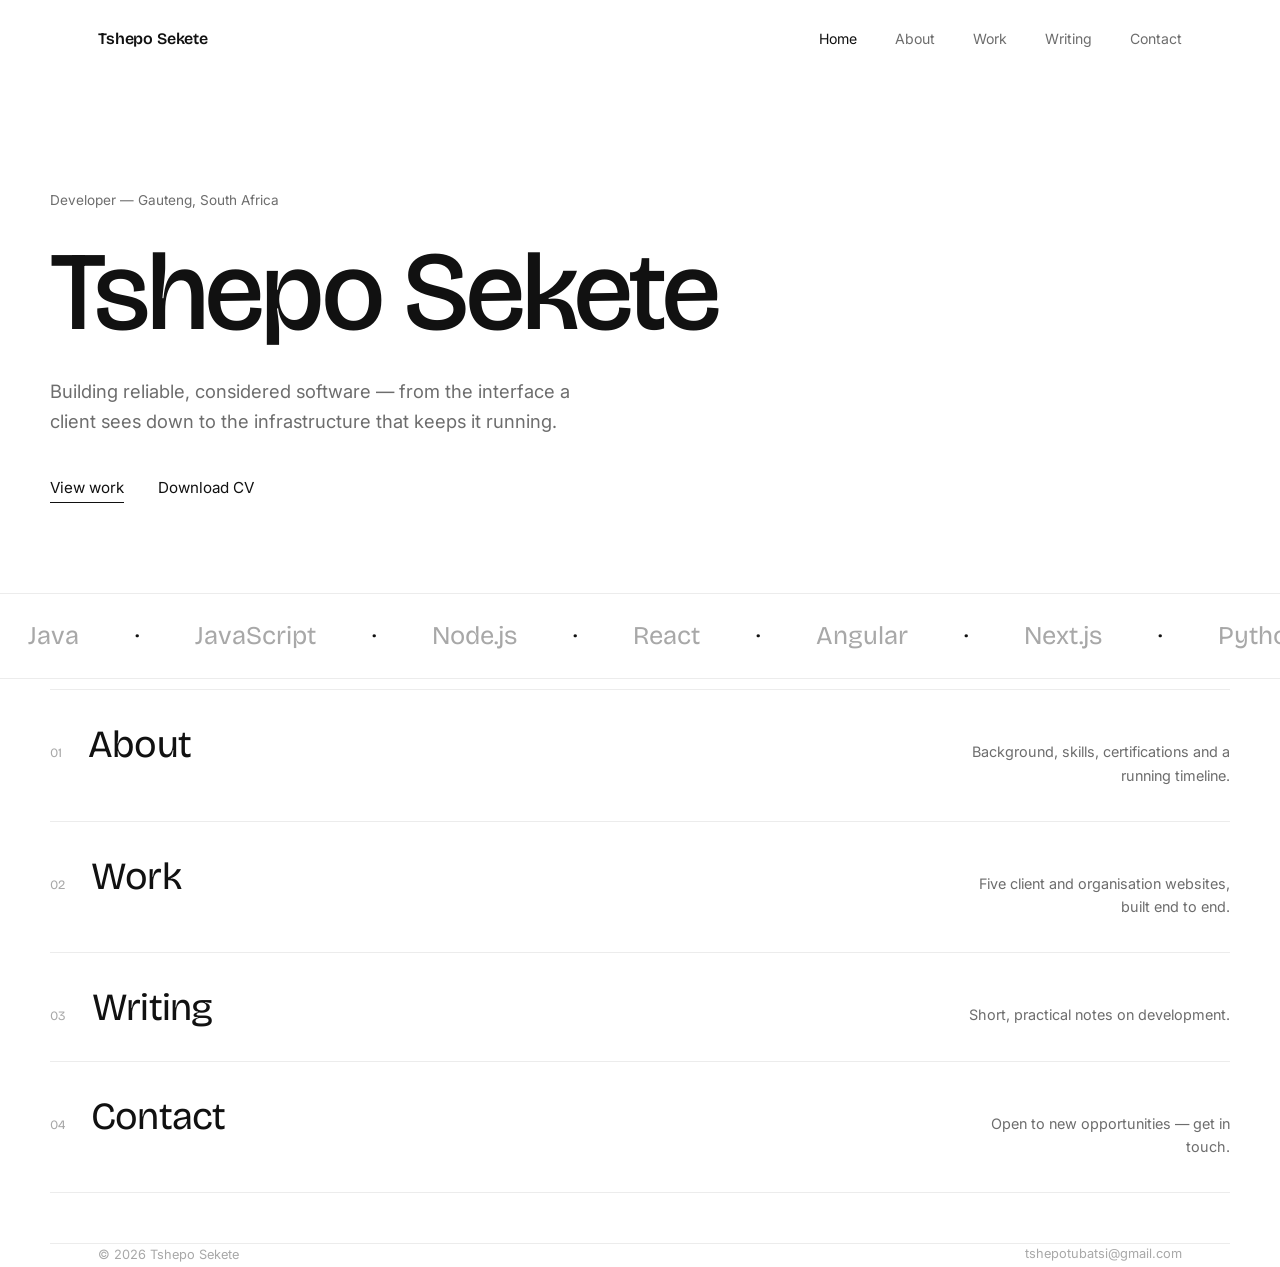
==== commit 2b9fd8aa: "Add frameworks and languages to skills - About page: add Python, PHP, C#, React, Angular, Next.js an" ====
--- a/index.html
+++ b/index.html
@@ -45,8 +45,8 @@
 
   <div class="marquee" aria-hidden="true">
     <div class="marquee-track">
-      <span>Java</span><span class="dot">·</span><span>JavaScript</span><span class="dot">·</span><span>Node.js</span><span class="dot">·</span><span>Azure</span><span class="dot">·</span><span>Oracle Cloud</span><span class="dot">·</span><span>Cybersecurity</span><span class="dot">·</span>
-      <span>Java</span><span class="dot">·</span><span>JavaScript</span><span class="dot">·</span><span>Node.js</span><span class="dot">·</span><span>Azure</span><span class="dot">·</span><span>Oracle Cloud</span><span class="dot">·</span><span>Cybersecurity</span><span class="dot">·</span>
+      <span>Java</span><span class="dot">·</span><span>JavaScript</span><span class="dot">·</span><span>Node.js</span><span class="dot">·</span><span>React</span><span class="dot">·</span><span>Angular</span><span class="dot">·</span><span>Next.js</span><span class="dot">·</span><span>Python</span><span class="dot">·</span><span>PHP</span><span class="dot">·</span><span>C#</span><span class="dot">·</span><span>Flutter</span><span class="dot">·</span><span>Azure</span><span class="dot">·</span><span>Oracle Cloud</span><span class="dot">·</span><span>Cybersecurity</span><span class="dot">·</span>
+      <span>Java</span><span class="dot">·</span><span>JavaScript</span><span class="dot">·</span><span>Node.js</span><span class="dot">·</span><span>React</span><span class="dot">·</span><span>Angular</span><span class="dot">·</span><span>Next.js</span><span class="dot">·</span><span>Python</span><span class="dot">·</span><span>PHP</span><span class="dot">·</span><span>C#</span><span class="dot">·</span><span>Flutter</span><span class="dot">·</span><span>Azure</span><span class="dot">·</span><span>Oracle Cloud</span><span class="dot">·</span><span>Cybersecurity</span><span class="dot">·</span>
     </div>
   </div>
 
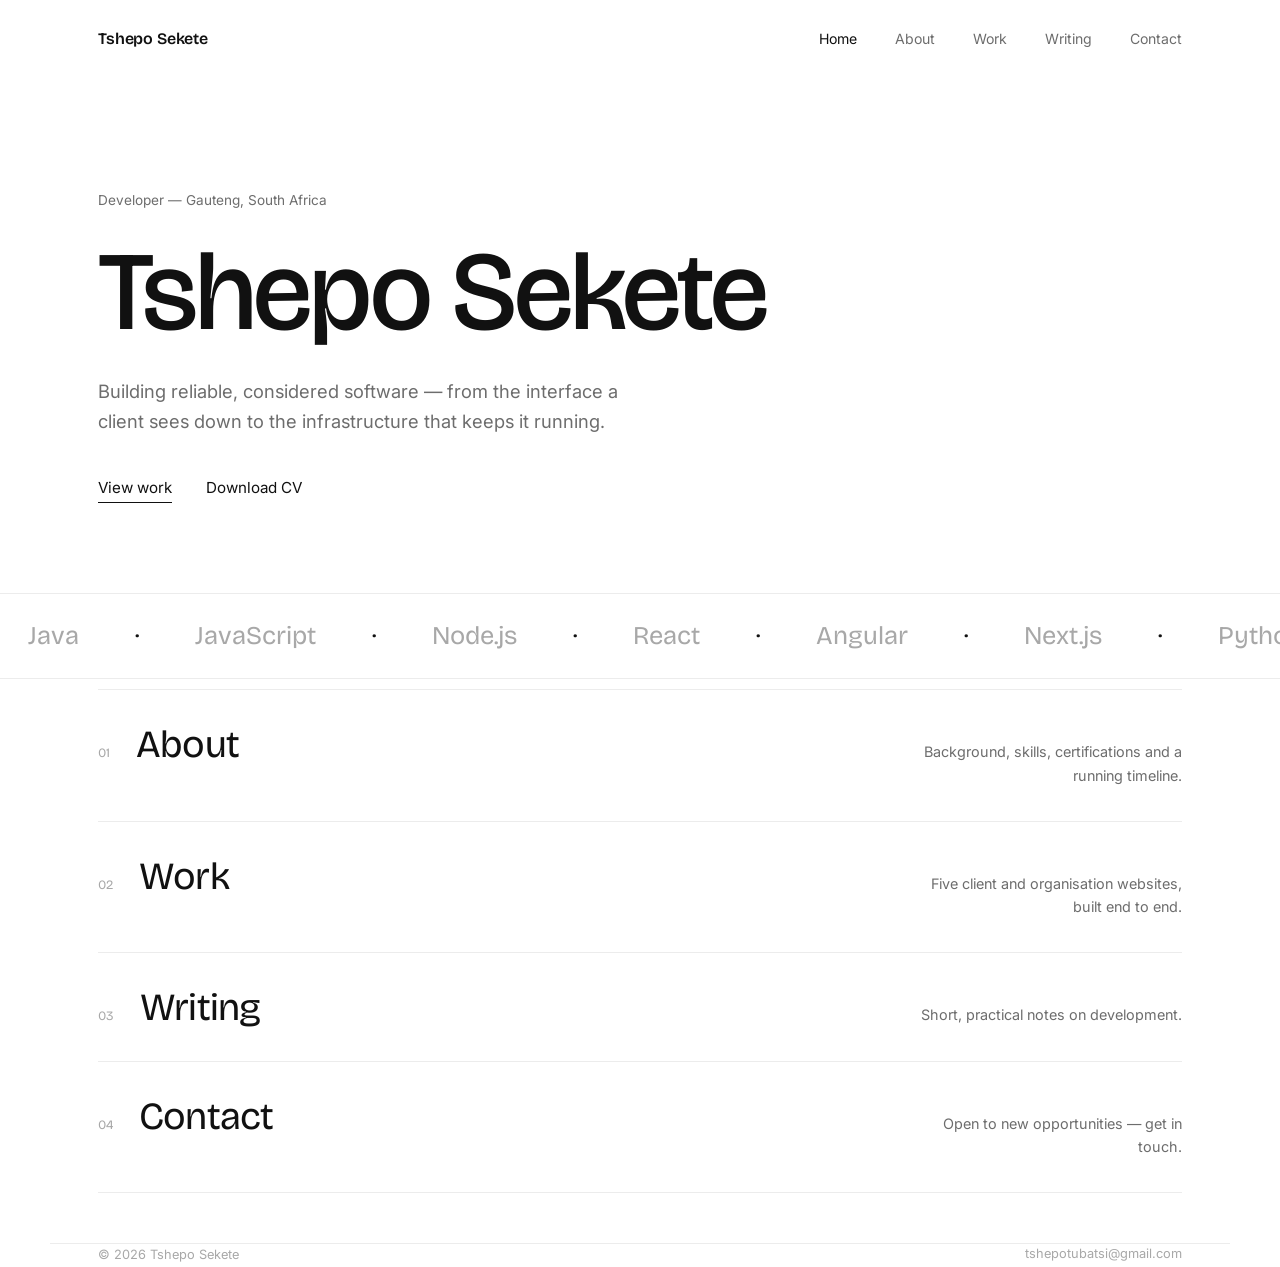
==== commit 612a0747: "Make site fully responsive and fix deployment paths Deployment fixes (broken on GitHub Pages, hidden" ====
--- a/index.html
+++ b/index.html
@@ -15,10 +15,10 @@
     <a href="index.html" class="logo">Tshepo Sekete</a>
     <nav class="nav-links" id="navLinks">
       <a href="index.html">Home</a>
-      <a href="pages/about.html">About</a>
-      <a href="pages/work.html">Work</a>
-      <a href="pages/blog.html">Writing</a>
-      <a href="pages/contact.html">Contact</a>
+      <a href="Pages/about.html">About</a>
+      <a href="Pages/work.html">Work</a>
+      <a href="Pages/blog.html">Writing</a>
+      <a href="Pages/contact.html">Contact</a>
     </nav>
     <button class="menu-toggle" id="menuToggle" aria-label="Open menu"><span></span><span></span><span></span></button>
   </div>
@@ -26,10 +26,10 @@
 
 <div class="mobile-overlay" id="mobileOverlay">
   <a href="index.html">Home</a>
-  <a href="pages/about.html">About</a>
-  <a href="pages/work.html">Work</a>
-  <a href="pages/blog.html">Writing</a>
-  <a href="pages/contact.html">Contact</a>
+  <a href="Pages/about.html">About</a>
+  <a href="Pages/work.html">Work</a>
+  <a href="Pages/blog.html">Writing</a>
+  <a href="Pages/contact.html">Contact</a>
 </div>
 
 <main>
@@ -38,7 +38,7 @@
     <h1 class="hero-title">Tshepo Sekete</h1>
     <p class="hero-sub" data-reveal>Building reliable, considered software — from the interface a client sees down to the infrastructure that keeps it running.</p>
     <div class="hero-links" data-reveal>
-      <a href="pages/work.html" class="u-link">View work</a>
+      <a href="Pages/work.html" class="u-link">View work</a>
       <a href="files/Tshepo_Sekete_Resume.pdf" class="u-link off" download>Download CV</a>
     </div>
   </section>
@@ -51,19 +51,19 @@
   </div>
 
   <section class="index-list wrap">
-    <a href="pages/about.html" class="index-row" data-reveal>
+    <a href="Pages/about.html" class="index-row" data-reveal>
       <span class="ir-left"><span class="ir-no">01</span><h3>About</h3></span>
       <p>Background, skills, certifications and a running timeline.</p>
     </a>
-    <a href="pages/work.html" class="index-row" data-reveal>
+    <a href="Pages/work.html" class="index-row" data-reveal>
       <span class="ir-left"><span class="ir-no">02</span><h3>Work</h3></span>
       <p>Five client and organisation websites, built end to end.</p>
     </a>
-    <a href="pages/blog.html" class="index-row" data-reveal>
+    <a href="Pages/blog.html" class="index-row" data-reveal>
       <span class="ir-left"><span class="ir-no">03</span><h3>Writing</h3></span>
       <p>Short, practical notes on development.</p>
     </a>
-    <a href="pages/contact.html" class="index-row" data-reveal>
+    <a href="Pages/contact.html" class="index-row" data-reveal>
       <span class="ir-left"><span class="ir-no">04</span><h3>Contact</h3></span>
       <p>Open to new opportunities — get in touch.</p>
     </a>
@@ -73,7 +73,7 @@
 <footer class="wrap">
   <div class="footer-inner">
     <span>&copy; <span data-year></span> Tshepo Sekete</span>
-    <a href="pages/contact.html" class="u-link off">tshepotubatsi@gmail.com</a>
+    <a href="Pages/contact.html" class="u-link off">tshepotubatsi@gmail.com</a>
   </div>
 </footer>
 
--- a/styles/style.css
+++ b/styles/style.css
@@ -31,7 +31,9 @@
   font-size:16px;
   line-height:1.6;
   -webkit-font-smoothing:antialiased;
-}
+  overflow-wrap:break-word;
+}
+body.menu-open{overflow:hidden;}
 img{max-width:100%;display:block;}
 a{color:inherit;text-decoration:none;}
 h1,h2,h3,h4{
@@ -78,14 +80,14 @@
 .mobile-overlay a{font-family:'Bricolage Grotesque';font-size:2.2rem;font-weight:400;}
 
 /* ---------- HERO ---------- */
-.hero{padding:190px 0 90px;}
+.hero{padding-top:190px;padding-bottom:90px;}
 .eyebrow{font-size:.85rem;color:var(--ink-dim);margin-bottom:22px;}
 .hero-title{font-size:clamp(3.2rem,9vw,7rem);}
 .hero-title .word{display:inline-block;overflow:hidden;vertical-align:top;}
 .hero-title .word span{display:inline-block;transform:translateY(110%);transition:transform .8s var(--ease);}
 .hero-title.in .word span{transform:translateY(0);}
 .hero-sub{font-size:1.15rem;color:var(--ink-dim);max-width:520px;margin-top:26px;}
-.hero-links{display:flex;gap:34px;margin-top:40px;font-size:.95rem;}
+.hero-links{display:flex;flex-wrap:wrap;gap:16px 34px;margin-top:40px;font-size:.95rem;}
 
 /* ---------- MARQUEE ---------- */
 .marquee{border-top:1px solid var(--line);border-bottom:1px solid var(--line);overflow:hidden;padding:22px 0;}
@@ -99,7 +101,7 @@
 @media (prefers-reduced-motion:reduce){.marquee-track{animation:none;}}
 
 /* ---------- INDEX LIST (home section teasers) ---------- */
-.index-list{padding:10px 0 50px;}
+.index-list{padding-top:10px;padding-bottom:50px;}
 .index-row{
   display:flex;align-items:baseline;justify-content:space-between;
   padding:34px 0;border-top:1px solid var(--line);gap:20px;
@@ -109,7 +111,6 @@
 .index-row .ir-no{font-size:.8rem;color:var(--ink-faint);font-family:'Bricolage Grotesque';}
 .index-row h3{font-size:clamp(1.6rem,4vw,2.4rem);font-weight:400;transition:transform .4s var(--ease), color .3s ease;}
 .index-row p{color:var(--ink-dim);font-size:.9rem;max-width:280px;text-align:right;}
-.index-row:hover h3{transform:translateX(14px);}
 
 /* ---------- SECTION SHELL ---------- */
 .page-head{padding:170px 0 60px;}
@@ -136,7 +137,7 @@
 
 .cert-row{display:flex;justify-content:space-between;padding:16px 0;border-top:1px solid var(--line);font-size:.94rem;gap:14px;}
 .cert-row:last-child{border-bottom:1px solid var(--line);}
-.cert-row .issuer{color:var(--ink-faint);font-size:.85rem;}
+.cert-row .issuer{color:var(--ink-faint);font-size:.85rem;text-align:right;}
 
 .tl-entry{display:grid;grid-template-columns:140px 1fr;gap:24px;padding:28px 0;border-top:1px solid var(--line);}
 .tl-entry:last-child{border-bottom:1px solid var(--line);}
@@ -153,8 +154,11 @@
   padding:36px 0;border-bottom:1px solid var(--line);cursor:pointer;
   transition:opacity .3s ease;
 }
-.work-list:hover .work-row{opacity:.4;}
-.work-list .work-row:hover{opacity:1;}
+@media (hover:hover){
+  .work-list:hover .work-row{opacity:.4;}
+  .work-list .work-row:hover{opacity:1;}
+  .index-row:hover h3{transform:translateX(14px);}
+}
 .work-row .wr-left{display:flex;align-items:baseline;gap:26px;}
 .work-row .wr-no{font-size:.8rem;color:var(--ink-faint);font-family:'Bricolage Grotesque';}
 .work-row h3{font-size:clamp(1.5rem,3.4vw,2.1rem);font-weight:400;}
@@ -181,11 +185,12 @@
 /* ---------- CONTACT ---------- */
 .contact-hero{padding:170px 0 40px;}
 .contact-hero .eyebrow{margin-bottom:18px;}
-.contact-mail{font-family:'Bricolage Grotesque';font-size:clamp(1.9rem,6vw,3.6rem);font-weight:400;display:inline-block;}
+.contact-mail{font-family:'Bricolage Grotesque';font-size:clamp(1.9rem,6vw,3.6rem);font-weight:400;display:inline-block;max-width:100%;overflow-wrap:anywhere;}
 .contact-grid{display:grid;grid-template-columns:1fr 1fr;gap:60px;padding:50px 0 80px;border-top:1px solid var(--line);}
 .info-col .info-row{display:flex;justify-content:space-between;padding:14px 0;border-top:1px solid var(--line);font-size:.92rem;gap:12px;}
 .info-col .info-row:last-child{border-bottom:1px solid var(--line);}
-.info-col .k{color:var(--ink-faint);}
+.info-col .k{color:var(--ink-faint);flex-shrink:0;}
+.info-col .info-row > :last-child{min-width:0;text-align:right;overflow-wrap:anywhere;}
 
 form.min-form .field{margin-bottom:26px;}
 form.min-form label{display:block;font-size:.78rem;color:var(--ink-faint);margin-bottom:9px;}
@@ -221,7 +226,7 @@
 @media (max-width:900px){
   nav.nav-links{display:none;}
   .menu-toggle{display:flex;}
-  .hero{padding:150px 0 70px;}
+  .hero{padding-top:150px;padding-bottom:70px;}
   .page-head, .contact-hero{padding:140px 0 40px;}
   .contact-grid{grid-template-columns:1fr;}
   .tl-entry{grid-template-columns:1fr;gap:8px;}
@@ -229,8 +234,30 @@
   .work-row .wr-meta{align-items:flex-start;}
   .cursor-preview{display:none;}
 }
+@media (min-width:901px){
+  .mobile-overlay{display:none;}
+}
 @media (max-width:600px){
   :root{--gutter:22px;}
-  .index-row{flex-direction:column;align-items:flex-start;gap:10px;}
+  .nav-inner{padding:18px var(--gutter);}
+  .hero{padding-top:120px;padding-bottom:56px;}
+  .hero-title{font-size:clamp(2.6rem,14vw,3.2rem);}
+  .hero-sub{font-size:1.02rem;}
+  .page-head, .contact-hero{padding:112px 0 32px;}
+  .page-head h1{font-size:clamp(2rem,9vw,2.6rem);}
+  .contact-mail{font-size:clamp(1.3rem,6.4vw,1.9rem);}
+  .section{padding:44px 0;}
+  .section-title{margin-bottom:24px;}
+  .marquee{padding:16px 0;}
+  .marquee-track span{font-size:1.25rem;padding:0 18px;}
+  .index-row{flex-direction:column;align-items:flex-start;gap:10px;padding:26px 0;}
   .index-row p{text-align:left;}
+  .work-row{padding:26px 0;}
+  .stat-row{gap:32px;}
+  .stat-num{font-size:2.2rem;}
+  .cert-row{flex-direction:column;gap:2px;}
+  .cert-row .issuer{text-align:left;}
+  .contact-grid{gap:44px;padding:40px 0 60px;}
+  .mobile-overlay a{font-size:1.9rem;}
+  .footer-inner{flex-direction:column;align-items:flex-start;}
 }
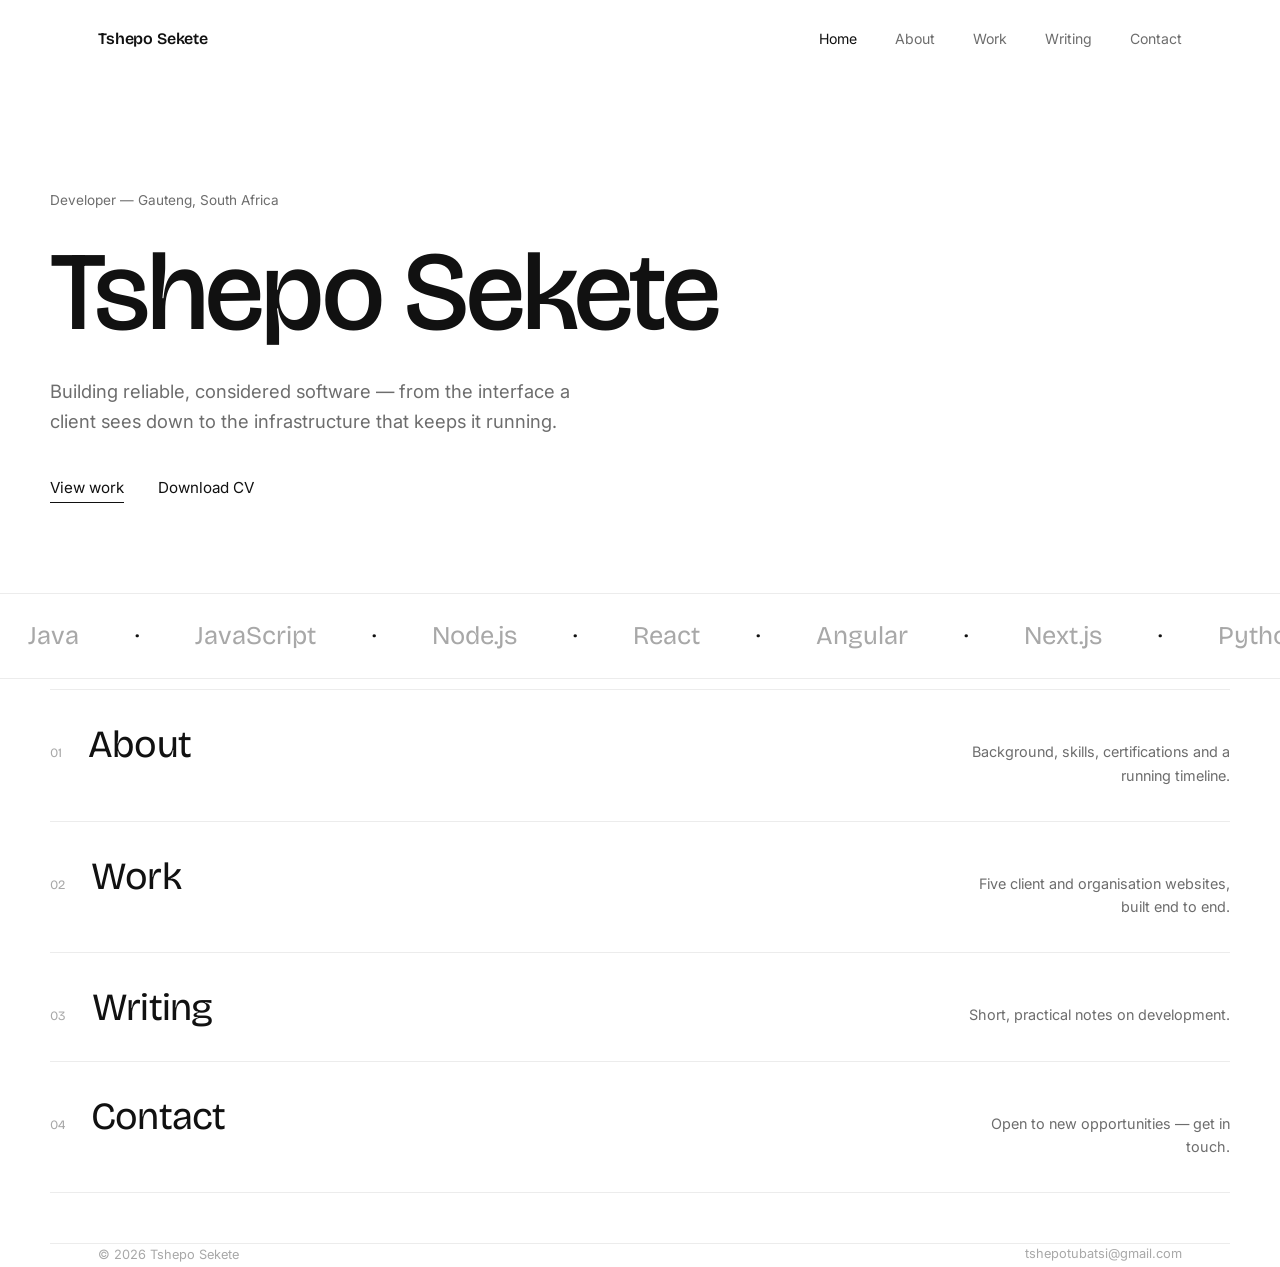
==== commit ea0f1a26: "Merge pull request #1 from Tshepo1000/feature/experience-from-cv Feature/experience from cv" ====
--- a/index.html
+++ b/index.html
@@ -15,10 +15,10 @@
     <a href="index.html" class="logo">Tshepo Sekete</a>
     <nav class="nav-links" id="navLinks">
       <a href="index.html">Home</a>
-      <a href="Pages/about.html">About</a>
-      <a href="Pages/work.html">Work</a>
-      <a href="Pages/blog.html">Writing</a>
-      <a href="Pages/contact.html">Contact</a>
+      <a href="pages/about.html">About</a>
+      <a href="pages/work.html">Work</a>
+      <a href="pages/blog.html">Writing</a>
+      <a href="pages/contact.html">Contact</a>
     </nav>
     <button class="menu-toggle" id="menuToggle" aria-label="Open menu"><span></span><span></span><span></span></button>
   </div>
@@ -26,10 +26,10 @@
 
 <div class="mobile-overlay" id="mobileOverlay">
   <a href="index.html">Home</a>
-  <a href="Pages/about.html">About</a>
-  <a href="Pages/work.html">Work</a>
-  <a href="Pages/blog.html">Writing</a>
-  <a href="Pages/contact.html">Contact</a>
+  <a href="pages/about.html">About</a>
+  <a href="pages/work.html">Work</a>
+  <a href="pages/blog.html">Writing</a>
+  <a href="pages/contact.html">Contact</a>
 </div>
 
 <main>
@@ -38,7 +38,7 @@
     <h1 class="hero-title">Tshepo Sekete</h1>
     <p class="hero-sub" data-reveal>Building reliable, considered software — from the interface a client sees down to the infrastructure that keeps it running.</p>
     <div class="hero-links" data-reveal>
-      <a href="Pages/work.html" class="u-link">View work</a>
+      <a href="pages/work.html" class="u-link">View work</a>
       <a href="files/Tshepo_Sekete_Resume.pdf" class="u-link off" download>Download CV</a>
     </div>
   </section>
@@ -51,19 +51,19 @@
   </div>
 
   <section class="index-list wrap">
-    <a href="Pages/about.html" class="index-row" data-reveal>
+    <a href="pages/about.html" class="index-row" data-reveal>
       <span class="ir-left"><span class="ir-no">01</span><h3>About</h3></span>
       <p>Background, skills, certifications and a running timeline.</p>
     </a>
-    <a href="Pages/work.html" class="index-row" data-reveal>
+    <a href="pages/work.html" class="index-row" data-reveal>
       <span class="ir-left"><span class="ir-no">02</span><h3>Work</h3></span>
       <p>Five client and organisation websites, built end to end.</p>
     </a>
-    <a href="Pages/blog.html" class="index-row" data-reveal>
+    <a href="pages/blog.html" class="index-row" data-reveal>
       <span class="ir-left"><span class="ir-no">03</span><h3>Writing</h3></span>
       <p>Short, practical notes on development.</p>
     </a>
-    <a href="Pages/contact.html" class="index-row" data-reveal>
+    <a href="pages/contact.html" class="index-row" data-reveal>
       <span class="ir-left"><span class="ir-no">04</span><h3>Contact</h3></span>
       <p>Open to new opportunities — get in touch.</p>
     </a>
@@ -73,7 +73,7 @@
 <footer class="wrap">
   <div class="footer-inner">
     <span>&copy; <span data-year></span> Tshepo Sekete</span>
-    <a href="Pages/contact.html" class="u-link off">tshepotubatsi@gmail.com</a>
+    <a href="pages/contact.html" class="u-link off">tshepotubatsi@gmail.com</a>
   </div>
 </footer>
 
--- a/styles/style.css
+++ b/styles/style.css
@@ -31,9 +31,7 @@
   font-size:16px;
   line-height:1.6;
   -webkit-font-smoothing:antialiased;
-  overflow-wrap:break-word;
-}
-body.menu-open{overflow:hidden;}
+}
 img{max-width:100%;display:block;}
 a{color:inherit;text-decoration:none;}
 h1,h2,h3,h4{
@@ -80,14 +78,14 @@
 .mobile-overlay a{font-family:'Bricolage Grotesque';font-size:2.2rem;font-weight:400;}
 
 /* ---------- HERO ---------- */
-.hero{padding-top:190px;padding-bottom:90px;}
+.hero{padding:190px 0 90px;}
 .eyebrow{font-size:.85rem;color:var(--ink-dim);margin-bottom:22px;}
 .hero-title{font-size:clamp(3.2rem,9vw,7rem);}
 .hero-title .word{display:inline-block;overflow:hidden;vertical-align:top;}
 .hero-title .word span{display:inline-block;transform:translateY(110%);transition:transform .8s var(--ease);}
 .hero-title.in .word span{transform:translateY(0);}
 .hero-sub{font-size:1.15rem;color:var(--ink-dim);max-width:520px;margin-top:26px;}
-.hero-links{display:flex;flex-wrap:wrap;gap:16px 34px;margin-top:40px;font-size:.95rem;}
+.hero-links{display:flex;gap:34px;margin-top:40px;font-size:.95rem;}
 
 /* ---------- MARQUEE ---------- */
 .marquee{border-top:1px solid var(--line);border-bottom:1px solid var(--line);overflow:hidden;padding:22px 0;}
@@ -101,7 +99,7 @@
 @media (prefers-reduced-motion:reduce){.marquee-track{animation:none;}}
 
 /* ---------- INDEX LIST (home section teasers) ---------- */
-.index-list{padding-top:10px;padding-bottom:50px;}
+.index-list{padding:10px 0 50px;}
 .index-row{
   display:flex;align-items:baseline;justify-content:space-between;
   padding:34px 0;border-top:1px solid var(--line);gap:20px;
@@ -111,6 +109,7 @@
 .index-row .ir-no{font-size:.8rem;color:var(--ink-faint);font-family:'Bricolage Grotesque';}
 .index-row h3{font-size:clamp(1.6rem,4vw,2.4rem);font-weight:400;transition:transform .4s var(--ease), color .3s ease;}
 .index-row p{color:var(--ink-dim);font-size:.9rem;max-width:280px;text-align:right;}
+.index-row:hover h3{transform:translateX(14px);}
 
 /* ---------- SECTION SHELL ---------- */
 .page-head{padding:170px 0 60px;}
@@ -137,7 +136,7 @@
 
 .cert-row{display:flex;justify-content:space-between;padding:16px 0;border-top:1px solid var(--line);font-size:.94rem;gap:14px;}
 .cert-row:last-child{border-bottom:1px solid var(--line);}
-.cert-row .issuer{color:var(--ink-faint);font-size:.85rem;text-align:right;}
+.cert-row .issuer{color:var(--ink-faint);font-size:.85rem;}
 
 .tl-entry{display:grid;grid-template-columns:140px 1fr;gap:24px;padding:28px 0;border-top:1px solid var(--line);}
 .tl-entry:last-child{border-bottom:1px solid var(--line);}
@@ -154,11 +153,8 @@
   padding:36px 0;border-bottom:1px solid var(--line);cursor:pointer;
   transition:opacity .3s ease;
 }
-@media (hover:hover){
-  .work-list:hover .work-row{opacity:.4;}
-  .work-list .work-row:hover{opacity:1;}
-  .index-row:hover h3{transform:translateX(14px);}
-}
+.work-list:hover .work-row{opacity:.4;}
+.work-list .work-row:hover{opacity:1;}
 .work-row .wr-left{display:flex;align-items:baseline;gap:26px;}
 .work-row .wr-no{font-size:.8rem;color:var(--ink-faint);font-family:'Bricolage Grotesque';}
 .work-row h3{font-size:clamp(1.5rem,3.4vw,2.1rem);font-weight:400;}
@@ -185,12 +181,11 @@
 /* ---------- CONTACT ---------- */
 .contact-hero{padding:170px 0 40px;}
 .contact-hero .eyebrow{margin-bottom:18px;}
-.contact-mail{font-family:'Bricolage Grotesque';font-size:clamp(1.9rem,6vw,3.6rem);font-weight:400;display:inline-block;max-width:100%;overflow-wrap:anywhere;}
+.contact-mail{font-family:'Bricolage Grotesque';font-size:clamp(1.9rem,6vw,3.6rem);font-weight:400;display:inline-block;}
 .contact-grid{display:grid;grid-template-columns:1fr 1fr;gap:60px;padding:50px 0 80px;border-top:1px solid var(--line);}
 .info-col .info-row{display:flex;justify-content:space-between;padding:14px 0;border-top:1px solid var(--line);font-size:.92rem;gap:12px;}
 .info-col .info-row:last-child{border-bottom:1px solid var(--line);}
-.info-col .k{color:var(--ink-faint);flex-shrink:0;}
-.info-col .info-row > :last-child{min-width:0;text-align:right;overflow-wrap:anywhere;}
+.info-col .k{color:var(--ink-faint);}
 
 form.min-form .field{margin-bottom:26px;}
 form.min-form label{display:block;font-size:.78rem;color:var(--ink-faint);margin-bottom:9px;}
@@ -226,7 +221,7 @@
 @media (max-width:900px){
   nav.nav-links{display:none;}
   .menu-toggle{display:flex;}
-  .hero{padding-top:150px;padding-bottom:70px;}
+  .hero{padding:150px 0 70px;}
   .page-head, .contact-hero{padding:140px 0 40px;}
   .contact-grid{grid-template-columns:1fr;}
   .tl-entry{grid-template-columns:1fr;gap:8px;}
@@ -234,30 +229,8 @@
   .work-row .wr-meta{align-items:flex-start;}
   .cursor-preview{display:none;}
 }
-@media (min-width:901px){
-  .mobile-overlay{display:none;}
-}
 @media (max-width:600px){
   :root{--gutter:22px;}
-  .nav-inner{padding:18px var(--gutter);}
-  .hero{padding-top:120px;padding-bottom:56px;}
-  .hero-title{font-size:clamp(2.6rem,14vw,3.2rem);}
-  .hero-sub{font-size:1.02rem;}
-  .page-head, .contact-hero{padding:112px 0 32px;}
-  .page-head h1{font-size:clamp(2rem,9vw,2.6rem);}
-  .contact-mail{font-size:clamp(1.3rem,6.4vw,1.9rem);}
-  .section{padding:44px 0;}
-  .section-title{margin-bottom:24px;}
-  .marquee{padding:16px 0;}
-  .marquee-track span{font-size:1.25rem;padding:0 18px;}
-  .index-row{flex-direction:column;align-items:flex-start;gap:10px;padding:26px 0;}
+  .index-row{flex-direction:column;align-items:flex-start;gap:10px;}
   .index-row p{text-align:left;}
-  .work-row{padding:26px 0;}
-  .stat-row{gap:32px;}
-  .stat-num{font-size:2.2rem;}
-  .cert-row{flex-direction:column;gap:2px;}
-  .cert-row .issuer{text-align:left;}
-  .contact-grid{gap:44px;padding:40px 0 60px;}
-  .mobile-overlay a{font-size:1.9rem;}
-  .footer-inner{flex-direction:column;align-items:flex-start;}
 }
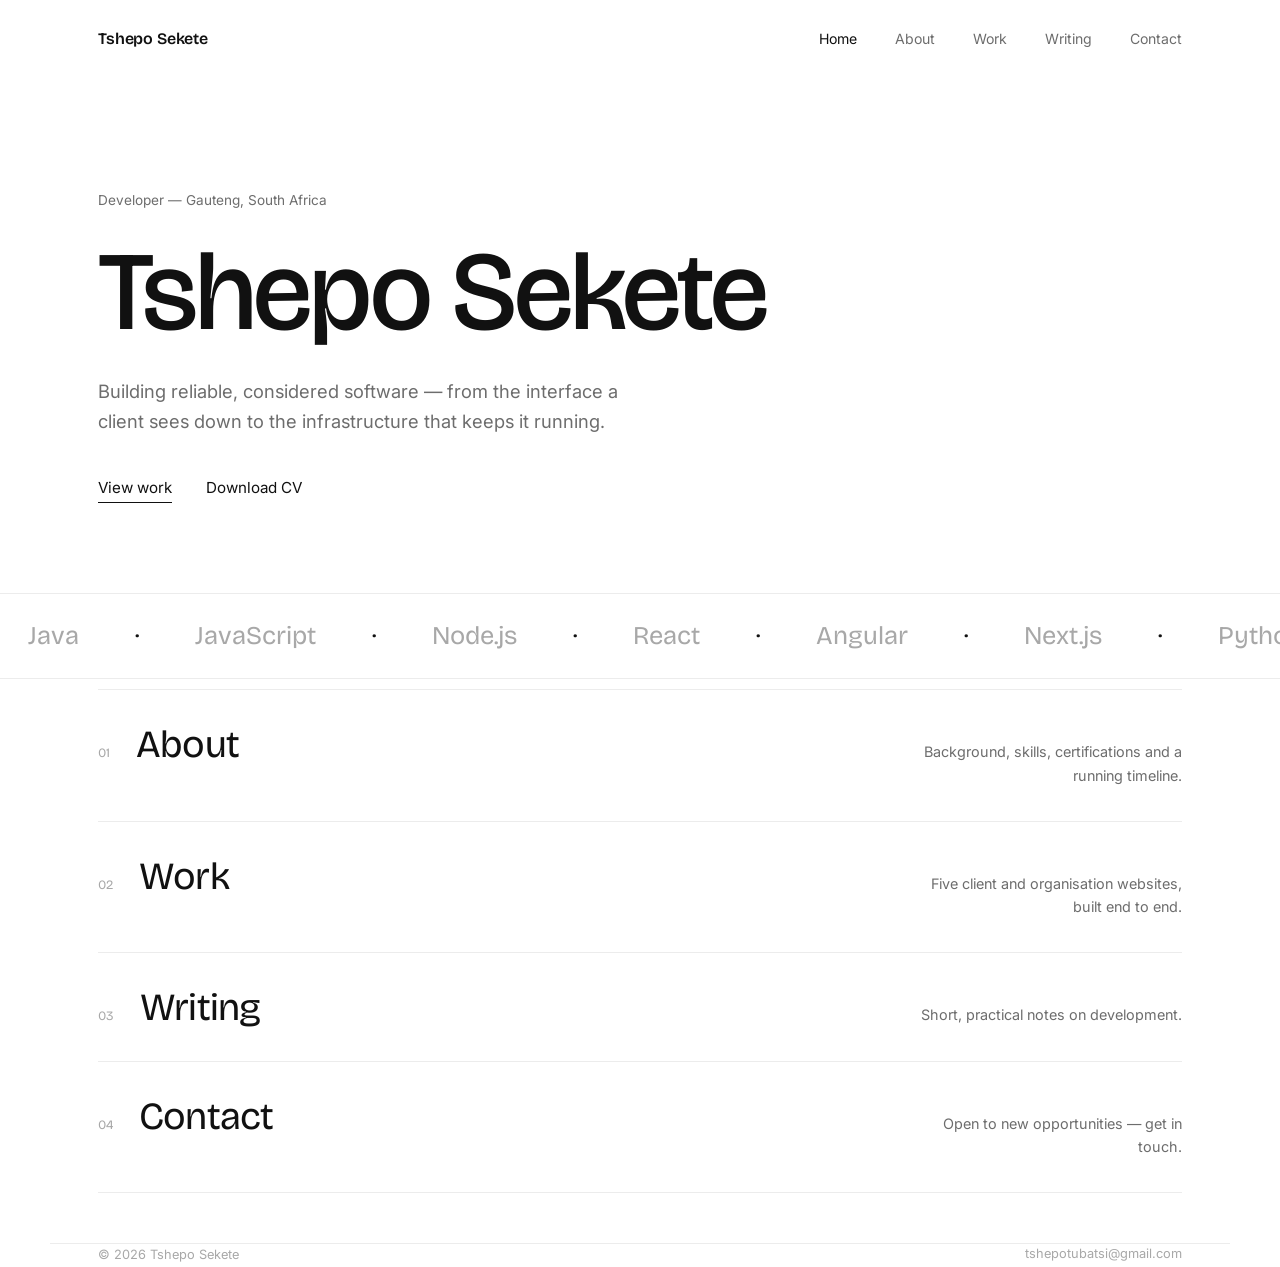
==== commit 9465ff08: "Merge pull request #2 from Tshepo1000/docs/readme Docs/readme" ====
--- a/index.html
+++ b/index.html
@@ -15,10 +15,10 @@
     <a href="index.html" class="logo">Tshepo Sekete</a>
     <nav class="nav-links" id="navLinks">
       <a href="index.html">Home</a>
-      <a href="pages/about.html">About</a>
-      <a href="pages/work.html">Work</a>
-      <a href="pages/blog.html">Writing</a>
-      <a href="pages/contact.html">Contact</a>
+      <a href="Pages/about.html">About</a>
+      <a href="Pages/work.html">Work</a>
+      <a href="Pages/blog.html">Writing</a>
+      <a href="Pages/contact.html">Contact</a>
     </nav>
     <button class="menu-toggle" id="menuToggle" aria-label="Open menu"><span></span><span></span><span></span></button>
   </div>
@@ -26,10 +26,10 @@
 
 <div class="mobile-overlay" id="mobileOverlay">
   <a href="index.html">Home</a>
-  <a href="pages/about.html">About</a>
-  <a href="pages/work.html">Work</a>
-  <a href="pages/blog.html">Writing</a>
-  <a href="pages/contact.html">Contact</a>
+  <a href="Pages/about.html">About</a>
+  <a href="Pages/work.html">Work</a>
+  <a href="Pages/blog.html">Writing</a>
+  <a href="Pages/contact.html">Contact</a>
 </div>
 
 <main>
@@ -38,7 +38,7 @@
     <h1 class="hero-title">Tshepo Sekete</h1>
     <p class="hero-sub" data-reveal>Building reliable, considered software — from the interface a client sees down to the infrastructure that keeps it running.</p>
     <div class="hero-links" data-reveal>
-      <a href="pages/work.html" class="u-link">View work</a>
+      <a href="Pages/work.html" class="u-link">View work</a>
       <a href="files/Tshepo_Sekete_Resume.pdf" class="u-link off" download>Download CV</a>
     </div>
   </section>
@@ -51,19 +51,19 @@
   </div>
 
   <section class="index-list wrap">
-    <a href="pages/about.html" class="index-row" data-reveal>
+    <a href="Pages/about.html" class="index-row" data-reveal>
       <span class="ir-left"><span class="ir-no">01</span><h3>About</h3></span>
       <p>Background, skills, certifications and a running timeline.</p>
     </a>
-    <a href="pages/work.html" class="index-row" data-reveal>
+    <a href="Pages/work.html" class="index-row" data-reveal>
       <span class="ir-left"><span class="ir-no">02</span><h3>Work</h3></span>
       <p>Five client and organisation websites, built end to end.</p>
     </a>
-    <a href="pages/blog.html" class="index-row" data-reveal>
+    <a href="Pages/blog.html" class="index-row" data-reveal>
       <span class="ir-left"><span class="ir-no">03</span><h3>Writing</h3></span>
       <p>Short, practical notes on development.</p>
     </a>
-    <a href="pages/contact.html" class="index-row" data-reveal>
+    <a href="Pages/contact.html" class="index-row" data-reveal>
       <span class="ir-left"><span class="ir-no">04</span><h3>Contact</h3></span>
       <p>Open to new opportunities — get in touch.</p>
     </a>
@@ -73,7 +73,7 @@
 <footer class="wrap">
   <div class="footer-inner">
     <span>&copy; <span data-year></span> Tshepo Sekete</span>
-    <a href="pages/contact.html" class="u-link off">tshepotubatsi@gmail.com</a>
+    <a href="Pages/contact.html" class="u-link off">tshepotubatsi@gmail.com</a>
   </div>
 </footer>
 
--- a/styles/style.css
+++ b/styles/style.css
@@ -31,7 +31,9 @@
   font-size:16px;
   line-height:1.6;
   -webkit-font-smoothing:antialiased;
-}
+  overflow-wrap:break-word;
+}
+body.menu-open{overflow:hidden;}
 img{max-width:100%;display:block;}
 a{color:inherit;text-decoration:none;}
 h1,h2,h3,h4{
@@ -78,14 +80,14 @@
 .mobile-overlay a{font-family:'Bricolage Grotesque';font-size:2.2rem;font-weight:400;}
 
 /* ---------- HERO ---------- */
-.hero{padding:190px 0 90px;}
+.hero{padding-top:190px;padding-bottom:90px;}
 .eyebrow{font-size:.85rem;color:var(--ink-dim);margin-bottom:22px;}
 .hero-title{font-size:clamp(3.2rem,9vw,7rem);}
 .hero-title .word{display:inline-block;overflow:hidden;vertical-align:top;}
 .hero-title .word span{display:inline-block;transform:translateY(110%);transition:transform .8s var(--ease);}
 .hero-title.in .word span{transform:translateY(0);}
 .hero-sub{font-size:1.15rem;color:var(--ink-dim);max-width:520px;margin-top:26px;}
-.hero-links{display:flex;gap:34px;margin-top:40px;font-size:.95rem;}
+.hero-links{display:flex;flex-wrap:wrap;gap:16px 34px;margin-top:40px;font-size:.95rem;}
 
 /* ---------- MARQUEE ---------- */
 .marquee{border-top:1px solid var(--line);border-bottom:1px solid var(--line);overflow:hidden;padding:22px 0;}
@@ -99,7 +101,7 @@
 @media (prefers-reduced-motion:reduce){.marquee-track{animation:none;}}
 
 /* ---------- INDEX LIST (home section teasers) ---------- */
-.index-list{padding:10px 0 50px;}
+.index-list{padding-top:10px;padding-bottom:50px;}
 .index-row{
   display:flex;align-items:baseline;justify-content:space-between;
   padding:34px 0;border-top:1px solid var(--line);gap:20px;
@@ -109,7 +111,6 @@
 .index-row .ir-no{font-size:.8rem;color:var(--ink-faint);font-family:'Bricolage Grotesque';}
 .index-row h3{font-size:clamp(1.6rem,4vw,2.4rem);font-weight:400;transition:transform .4s var(--ease), color .3s ease;}
 .index-row p{color:var(--ink-dim);font-size:.9rem;max-width:280px;text-align:right;}
-.index-row:hover h3{transform:translateX(14px);}
 
 /* ---------- SECTION SHELL ---------- */
 .page-head{padding:170px 0 60px;}
@@ -136,7 +137,7 @@
 
 .cert-row{display:flex;justify-content:space-between;padding:16px 0;border-top:1px solid var(--line);font-size:.94rem;gap:14px;}
 .cert-row:last-child{border-bottom:1px solid var(--line);}
-.cert-row .issuer{color:var(--ink-faint);font-size:.85rem;}
+.cert-row .issuer{color:var(--ink-faint);font-size:.85rem;text-align:right;}
 
 .tl-entry{display:grid;grid-template-columns:140px 1fr;gap:24px;padding:28px 0;border-top:1px solid var(--line);}
 .tl-entry:last-child{border-bottom:1px solid var(--line);}
@@ -153,8 +154,11 @@
   padding:36px 0;border-bottom:1px solid var(--line);cursor:pointer;
   transition:opacity .3s ease;
 }
-.work-list:hover .work-row{opacity:.4;}
-.work-list .work-row:hover{opacity:1;}
+@media (hover:hover){
+  .work-list:hover .work-row{opacity:.4;}
+  .work-list .work-row:hover{opacity:1;}
+  .index-row:hover h3{transform:translateX(14px);}
+}
 .work-row .wr-left{display:flex;align-items:baseline;gap:26px;}
 .work-row .wr-no{font-size:.8rem;color:var(--ink-faint);font-family:'Bricolage Grotesque';}
 .work-row h3{font-size:clamp(1.5rem,3.4vw,2.1rem);font-weight:400;}
@@ -181,11 +185,12 @@
 /* ---------- CONTACT ---------- */
 .contact-hero{padding:170px 0 40px;}
 .contact-hero .eyebrow{margin-bottom:18px;}
-.contact-mail{font-family:'Bricolage Grotesque';font-size:clamp(1.9rem,6vw,3.6rem);font-weight:400;display:inline-block;}
+.contact-mail{font-family:'Bricolage Grotesque';font-size:clamp(1.9rem,6vw,3.6rem);font-weight:400;display:inline-block;max-width:100%;overflow-wrap:anywhere;}
 .contact-grid{display:grid;grid-template-columns:1fr 1fr;gap:60px;padding:50px 0 80px;border-top:1px solid var(--line);}
 .info-col .info-row{display:flex;justify-content:space-between;padding:14px 0;border-top:1px solid var(--line);font-size:.92rem;gap:12px;}
 .info-col .info-row:last-child{border-bottom:1px solid var(--line);}
-.info-col .k{color:var(--ink-faint);}
+.info-col .k{color:var(--ink-faint);flex-shrink:0;}
+.info-col .info-row > :last-child{min-width:0;text-align:right;overflow-wrap:anywhere;}
 
 form.min-form .field{margin-bottom:26px;}
 form.min-form label{display:block;font-size:.78rem;color:var(--ink-faint);margin-bottom:9px;}
@@ -221,7 +226,7 @@
 @media (max-width:900px){
   nav.nav-links{display:none;}
   .menu-toggle{display:flex;}
-  .hero{padding:150px 0 70px;}
+  .hero{padding-top:150px;padding-bottom:70px;}
   .page-head, .contact-hero{padding:140px 0 40px;}
   .contact-grid{grid-template-columns:1fr;}
   .tl-entry{grid-template-columns:1fr;gap:8px;}
@@ -229,8 +234,30 @@
   .work-row .wr-meta{align-items:flex-start;}
   .cursor-preview{display:none;}
 }
+@media (min-width:901px){
+  .mobile-overlay{display:none;}
+}
 @media (max-width:600px){
   :root{--gutter:22px;}
-  .index-row{flex-direction:column;align-items:flex-start;gap:10px;}
+  .nav-inner{padding:18px var(--gutter);}
+  .hero{padding-top:120px;padding-bottom:56px;}
+  .hero-title{font-size:clamp(2.6rem,14vw,3.2rem);}
+  .hero-sub{font-size:1.02rem;}
+  .page-head, .contact-hero{padding:112px 0 32px;}
+  .page-head h1{font-size:clamp(2rem,9vw,2.6rem);}
+  .contact-mail{font-size:clamp(1.3rem,6.4vw,1.9rem);}
+  .section{padding:44px 0;}
+  .section-title{margin-bottom:24px;}
+  .marquee{padding:16px 0;}
+  .marquee-track span{font-size:1.25rem;padding:0 18px;}
+  .index-row{flex-direction:column;align-items:flex-start;gap:10px;padding:26px 0;}
   .index-row p{text-align:left;}
+  .work-row{padding:26px 0;}
+  .stat-row{gap:32px;}
+  .stat-num{font-size:2.2rem;}
+  .cert-row{flex-direction:column;gap:2px;}
+  .cert-row .issuer{text-align:left;}
+  .contact-grid{gap:44px;padding:40px 0 60px;}
+  .mobile-overlay a{font-size:1.9rem;}
+  .footer-inner{flex-direction:column;align-items:flex-start;}
 }
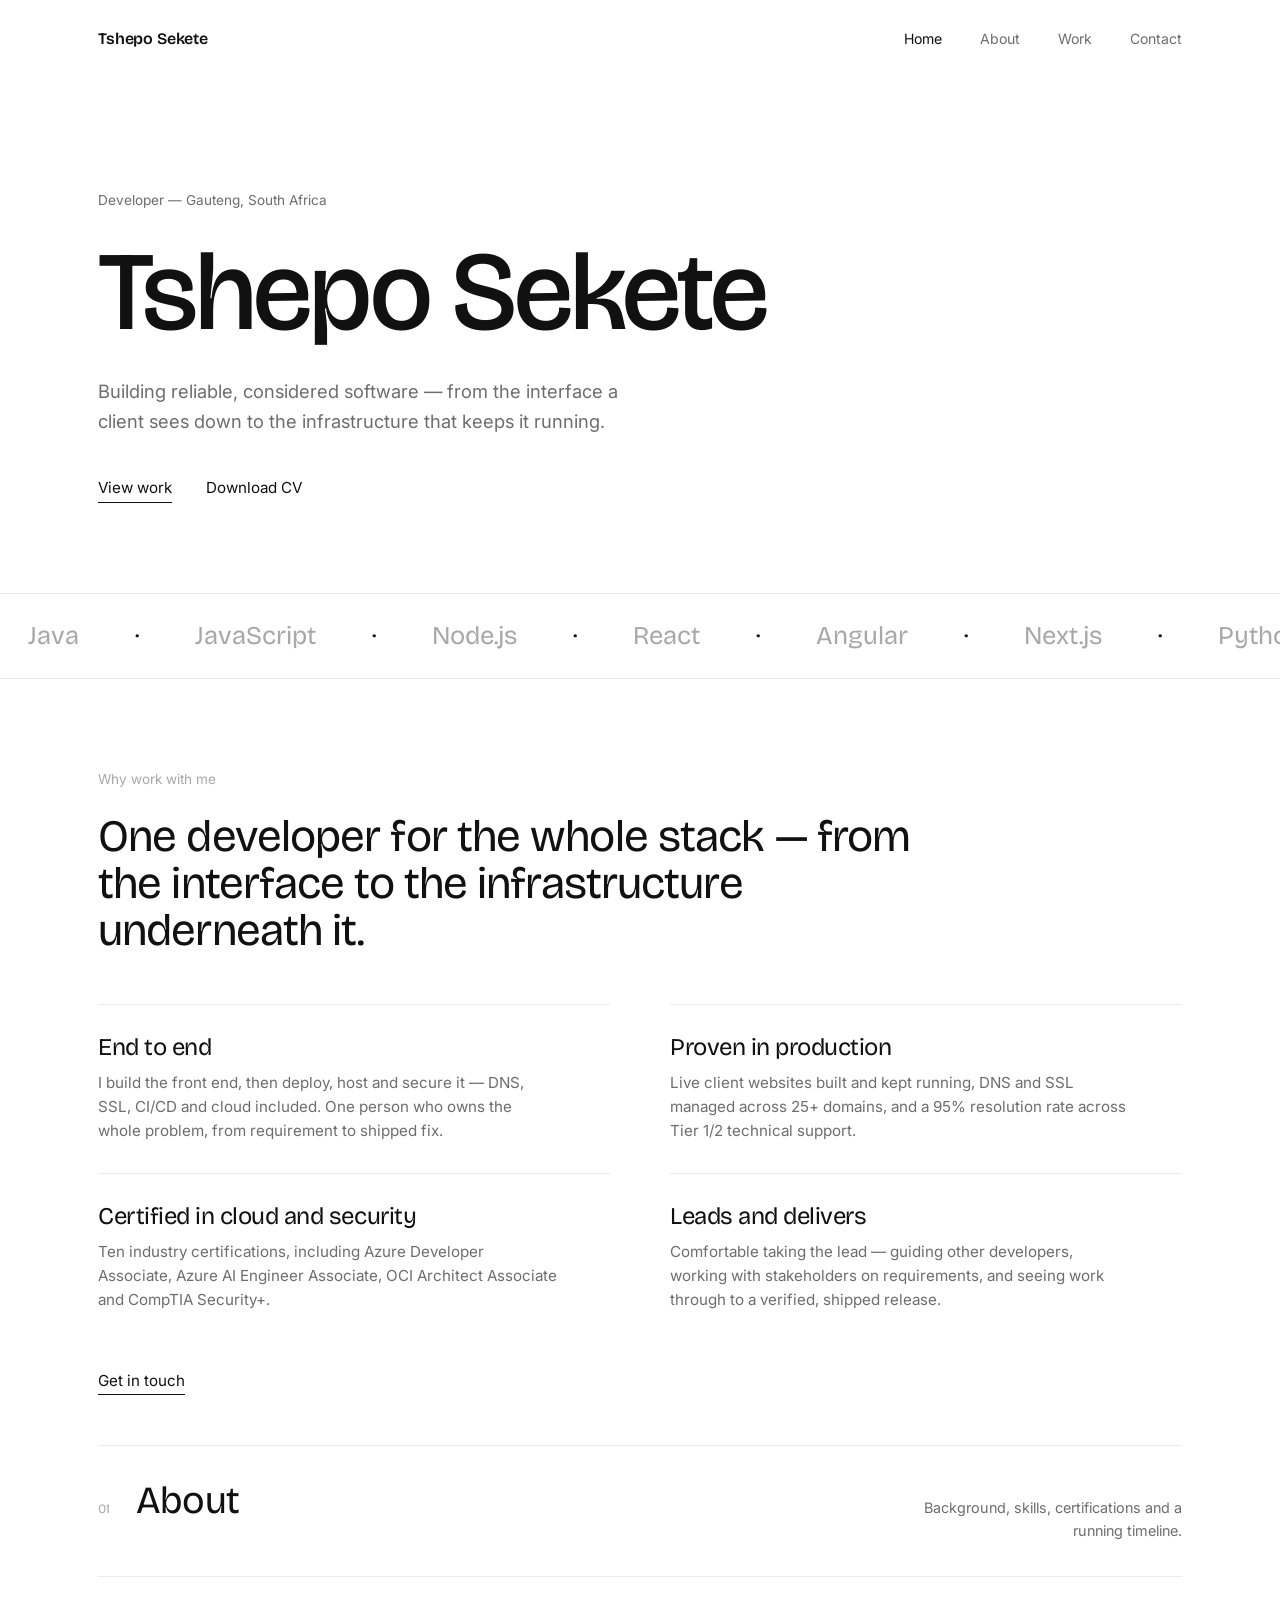
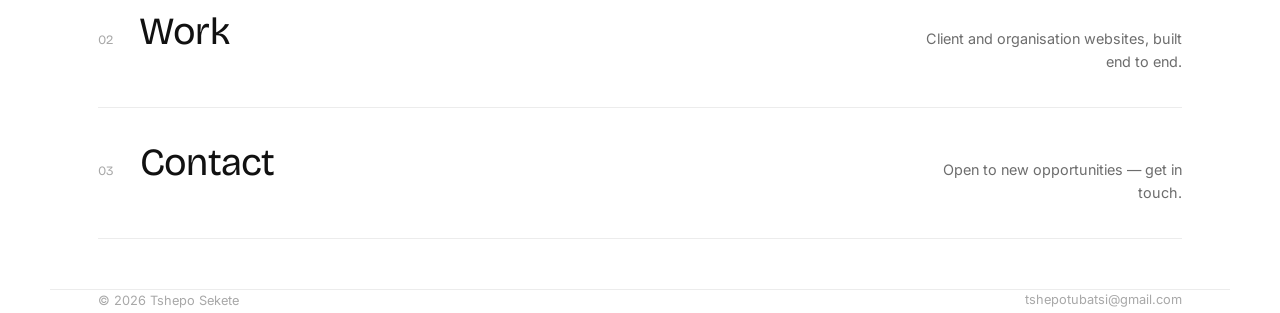
==== commit 6106b001: "Replace Writing page with "Why work with me" section The Writing page listed three posts with no art" ====
--- a/index.html
+++ b/index.html
@@ -17,7 +17,6 @@
       <a href="index.html">Home</a>
       <a href="Pages/about.html">About</a>
       <a href="Pages/work.html">Work</a>
-      <a href="Pages/blog.html">Writing</a>
       <a href="Pages/contact.html">Contact</a>
     </nav>
     <button class="menu-toggle" id="menuToggle" aria-label="Open menu"><span></span><span></span><span></span></button>
@@ -28,7 +27,6 @@
   <a href="index.html">Home</a>
   <a href="Pages/about.html">About</a>
   <a href="Pages/work.html">Work</a>
-  <a href="Pages/blog.html">Writing</a>
   <a href="Pages/contact.html">Contact</a>
 </div>
 
@@ -50,6 +48,30 @@
     </div>
   </div>
 
+  <section class="value wrap">
+    <div class="section-title" data-reveal>Why work with me</div>
+    <h2 class="value-head" data-reveal>One developer for the whole stack — from the interface to the infrastructure underneath it.</h2>
+    <div class="value-grid">
+      <div class="value-item" data-reveal>
+        <h3>End to end</h3>
+        <p>I build the front end, then deploy, host and secure it — DNS, SSL, CI/CD and cloud included. One person who owns the whole problem, from requirement to shipped fix.</p>
+      </div>
+      <div class="value-item" data-reveal>
+        <h3>Proven in production</h3>
+        <p>Live client websites built and kept running, DNS and SSL managed across 25+ domains, and a 95% resolution rate across Tier 1/2 technical support.</p>
+      </div>
+      <div class="value-item" data-reveal>
+        <h3>Certified in cloud and security</h3>
+        <p>Ten industry certifications, including Azure Developer Associate, Azure AI Engineer Associate, OCI Architect Associate and CompTIA Security+.</p>
+      </div>
+      <div class="value-item" data-reveal>
+        <h3>Leads and delivers</h3>
+        <p>Comfortable taking the lead — guiding other developers, working with stakeholders on requirements, and seeing work through to a verified, shipped release.</p>
+      </div>
+    </div>
+    <p class="value-cta" data-reveal><a href="Pages/contact.html" class="u-link">Get in touch</a></p>
+  </section>
+
   <section class="index-list wrap">
     <a href="Pages/about.html" class="index-row" data-reveal>
       <span class="ir-left"><span class="ir-no">01</span><h3>About</h3></span>
@@ -57,14 +79,10 @@
     </a>
     <a href="Pages/work.html" class="index-row" data-reveal>
       <span class="ir-left"><span class="ir-no">02</span><h3>Work</h3></span>
-      <p>Five client and organisation websites, built end to end.</p>
-    </a>
-    <a href="Pages/blog.html" class="index-row" data-reveal>
-      <span class="ir-left"><span class="ir-no">03</span><h3>Writing</h3></span>
-      <p>Short, practical notes on development.</p>
+      <p>Client and organisation websites, built end to end.</p>
     </a>
     <a href="Pages/contact.html" class="index-row" data-reveal>
-      <span class="ir-left"><span class="ir-no">04</span><h3>Contact</h3></span>
+      <span class="ir-left"><span class="ir-no">03</span><h3>Contact</h3></span>
       <p>Open to new opportunities — get in touch.</p>
     </a>
   </section>
--- a/styles/style.css
+++ b/styles/style.css
@@ -100,6 +100,16 @@
 @keyframes marquee{from{transform:translateX(0);}to{transform:translateX(-50%);}}
 @media (prefers-reduced-motion:reduce){.marquee-track{animation:none;}}
 
+/* ---------- VALUE (home "why work with me") ---------- */
+.value{padding-top:90px;padding-bottom:40px;}
+.value .section-title{margin-bottom:22px;}
+.value-head{font-size:clamp(1.8rem,3.6vw,2.8rem);font-weight:400;max-width:820px;margin-bottom:50px;}
+.value-grid{display:grid;grid-template-columns:repeat(2,minmax(0,1fr));gap:0 60px;}
+.value-item{padding:30px 0;border-top:1px solid var(--line);}
+.value-item h3{font-size:clamp(1.25rem,2.2vw,1.5rem);font-weight:400;margin-bottom:10px;}
+.value-item p{color:var(--ink-dim);font-size:.95rem;max-width:460px;}
+.value-cta{margin-top:26px;font-size:.95rem;}
+
 /* ---------- INDEX LIST (home section teasers) ---------- */
 .index-list{padding-top:10px;padding-bottom:50px;}
 .index-row{
@@ -174,13 +184,6 @@
 }
 .cursor-preview.show{opacity:1;transform:translate(-50%,-50%) scale(1);}
 .cursor-preview img{width:100%;height:100%;object-fit:cover;}
-
-/* ---------- WRITING LIST ---------- */
-.writing-list{border-top:1px solid var(--line);}
-.writing-row{display:block;padding:34px 0;border-bottom:1px solid var(--line);}
-.writing-row .wmeta{font-size:.8rem;color:var(--ink-faint);margin-bottom:10px;}
-.writing-row h3{font-size:clamp(1.4rem,3vw,1.9rem);font-weight:400;margin-bottom:10px;}
-.writing-row p{color:var(--ink-dim);max-width:560px;font-size:.95rem;}
 
 /* ---------- CONTACT ---------- */
 .contact-hero{padding:170px 0 40px;}
@@ -206,6 +209,12 @@
   cursor:pointer;display:inline-flex;align-items:center;gap:8px;
 }
 .submit-btn:hover .u-link::after{transform:scaleX(0);transform-origin:left;transition:transform 0s;}
+.submit-btn:disabled{cursor:wait;color:var(--ink-dim);}
+.form-status{margin-top:18px;font-size:.9rem;color:var(--ink-dim);}
+.form-status:empty{display:none;}
+.form-status.success{color:var(--ink);}
+.form-status.error{color:#b42318;}
+.hp-field{position:absolute;left:-9999px;width:1px;height:1px;opacity:0;}
 
 /* ---------- FOOTER ---------- */
 footer{border-top:1px solid var(--line);padding:36px 0;}
@@ -232,6 +241,7 @@
   .tl-entry{grid-template-columns:1fr;gap:8px;}
   .work-row{flex-direction:column;align-items:flex-start;gap:12px;}
   .work-row .wr-meta{align-items:flex-start;}
+  .value-grid{grid-template-columns:1fr;}
   .cursor-preview{display:none;}
 }
 @media (min-width:901px){
@@ -248,6 +258,9 @@
   .contact-mail{font-size:clamp(1.3rem,6.4vw,1.9rem);}
   .section{padding:44px 0;}
   .section-title{margin-bottom:24px;}
+  .value{padding-top:60px;padding-bottom:24px;}
+  .value-head{margin-bottom:34px;}
+  .value-item{padding:24px 0;}
   .marquee{padding:16px 0;}
   .marquee-track span{font-size:1.25rem;padding:0 18px;}
   .index-row{flex-direction:column;align-items:flex-start;gap:10px;padding:26px 0;}
